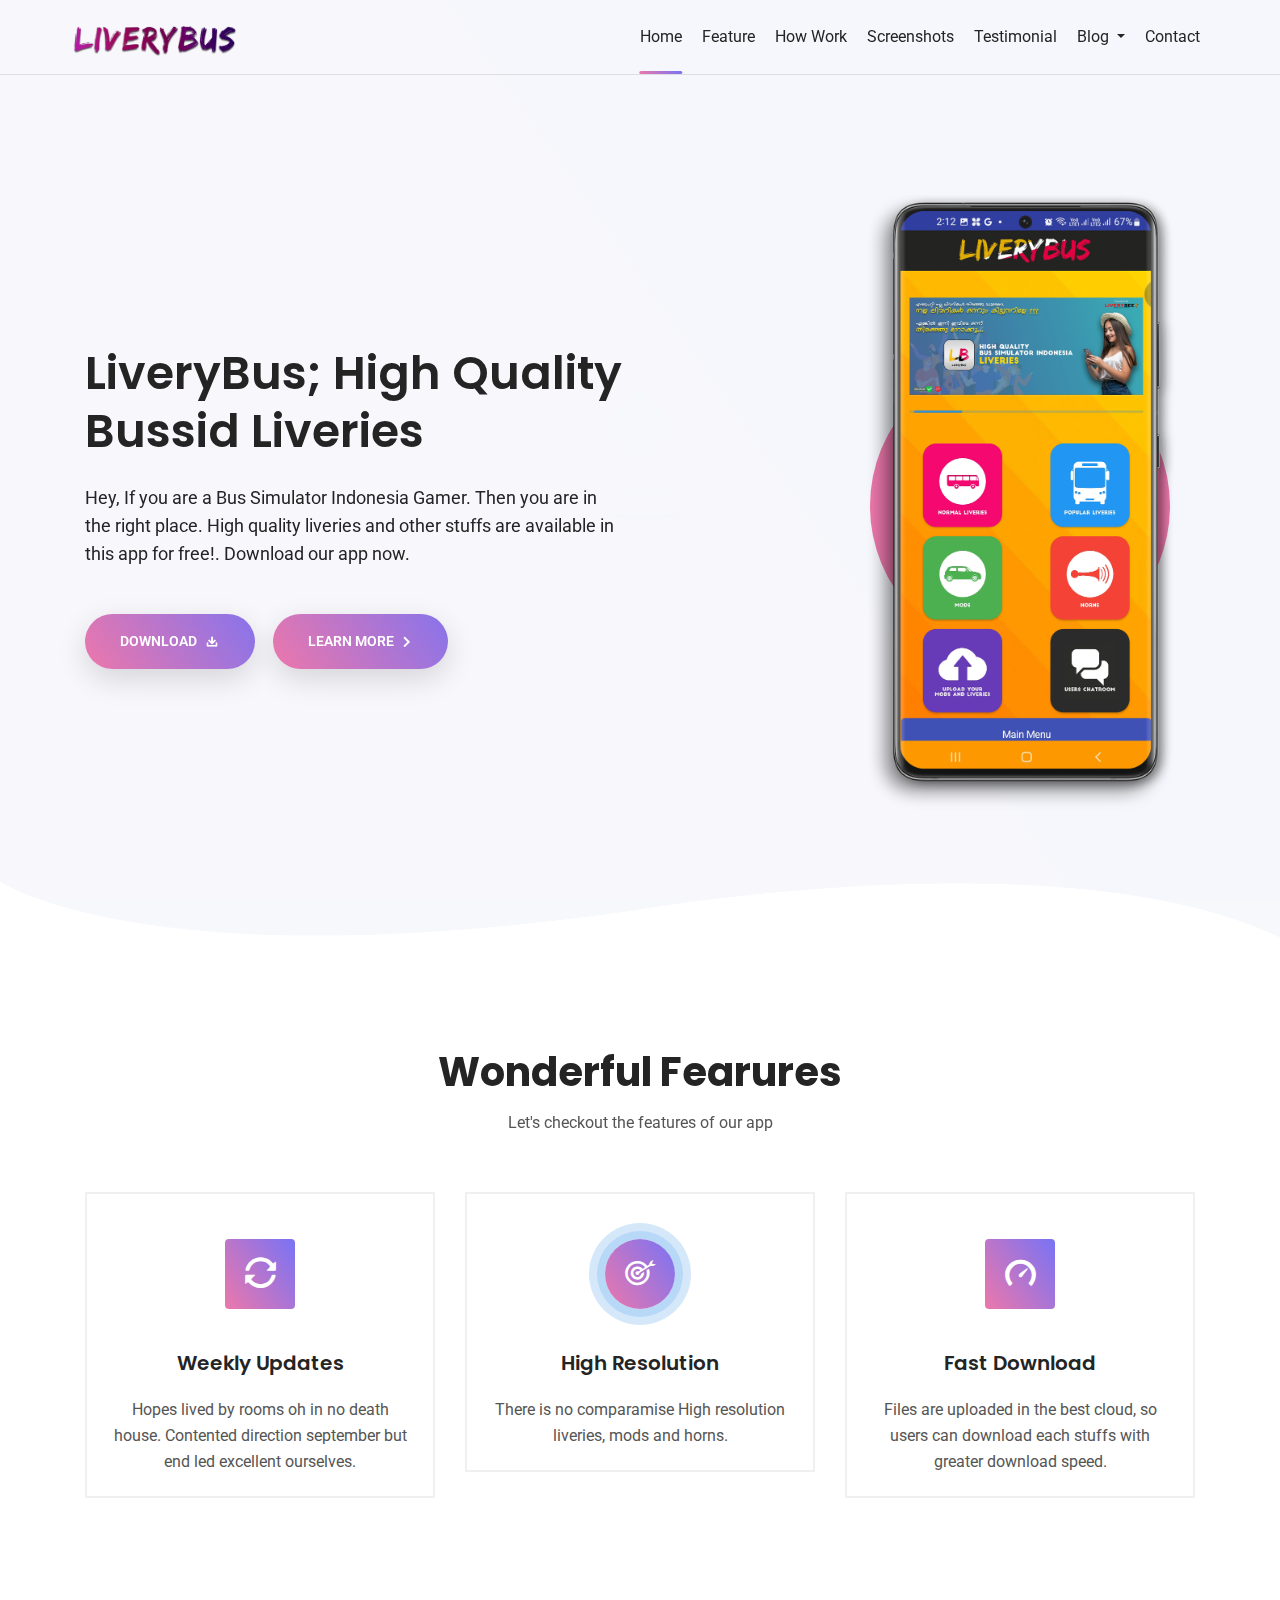
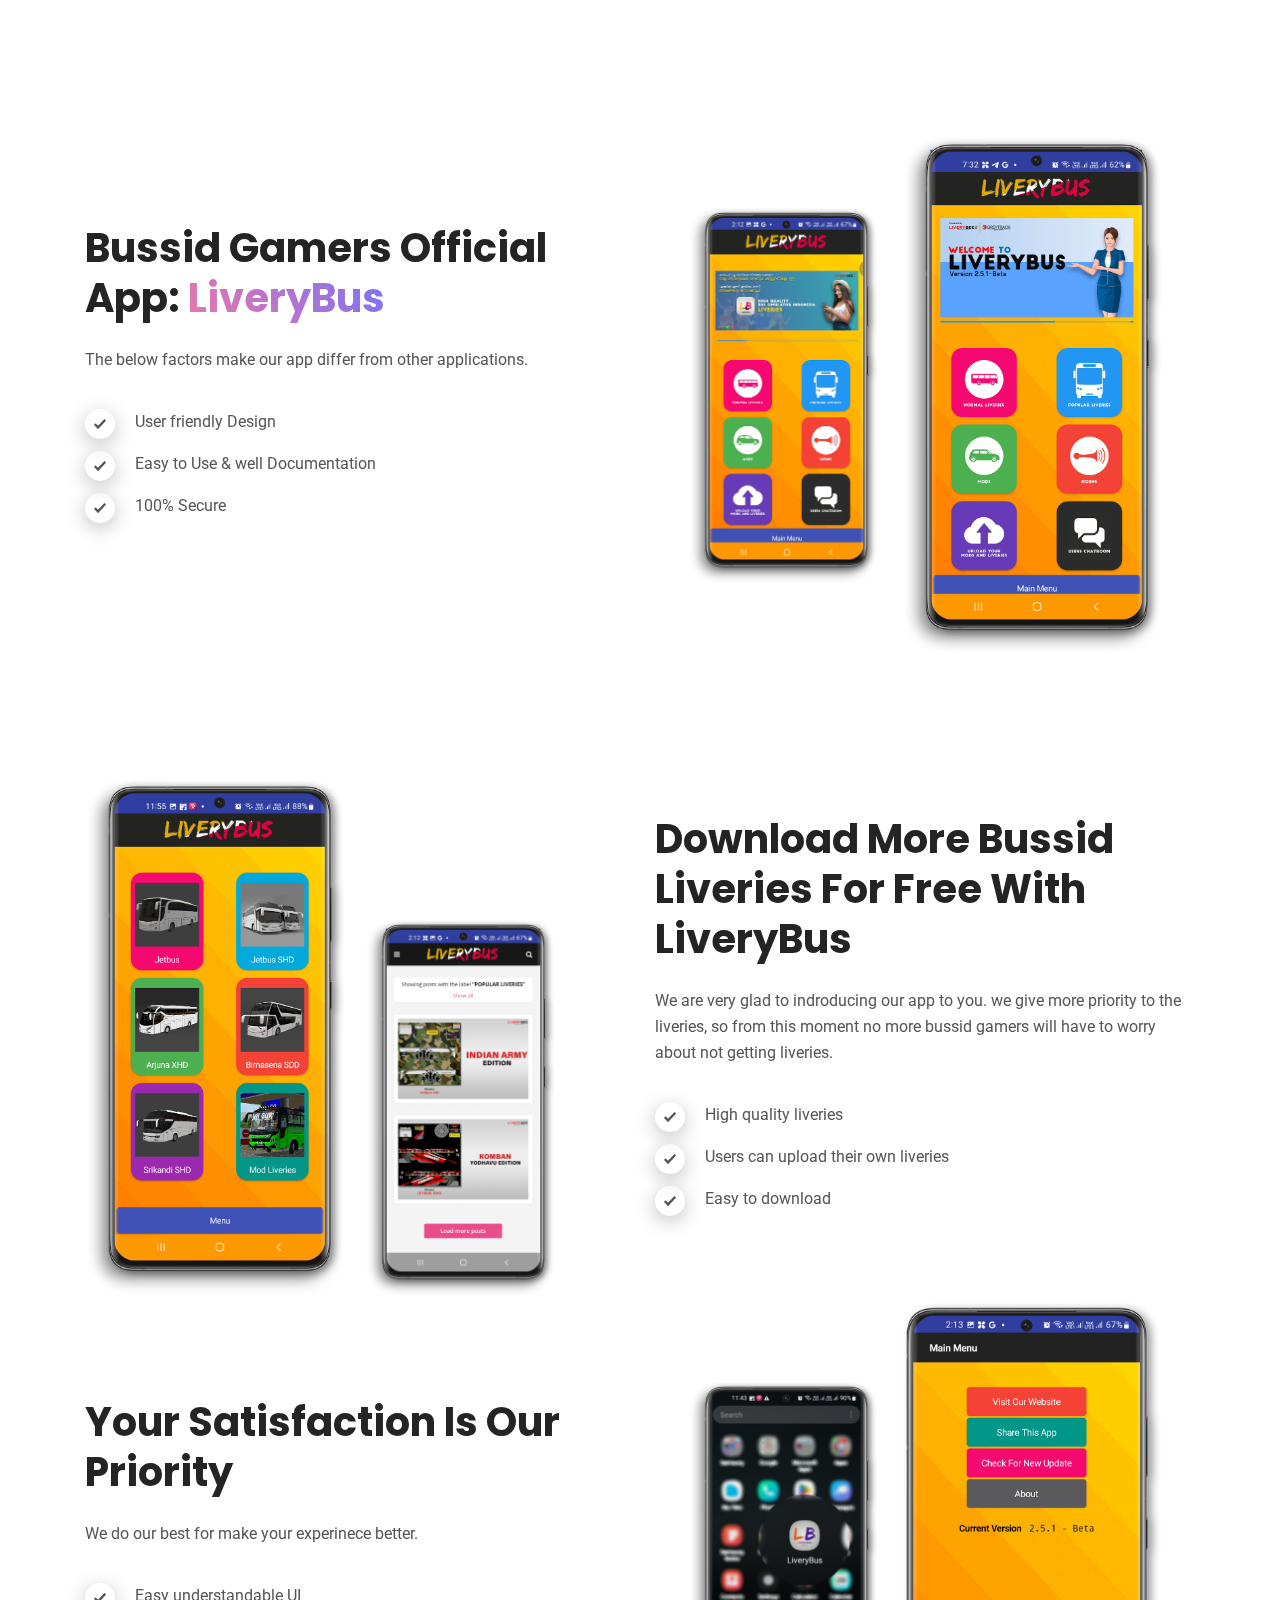
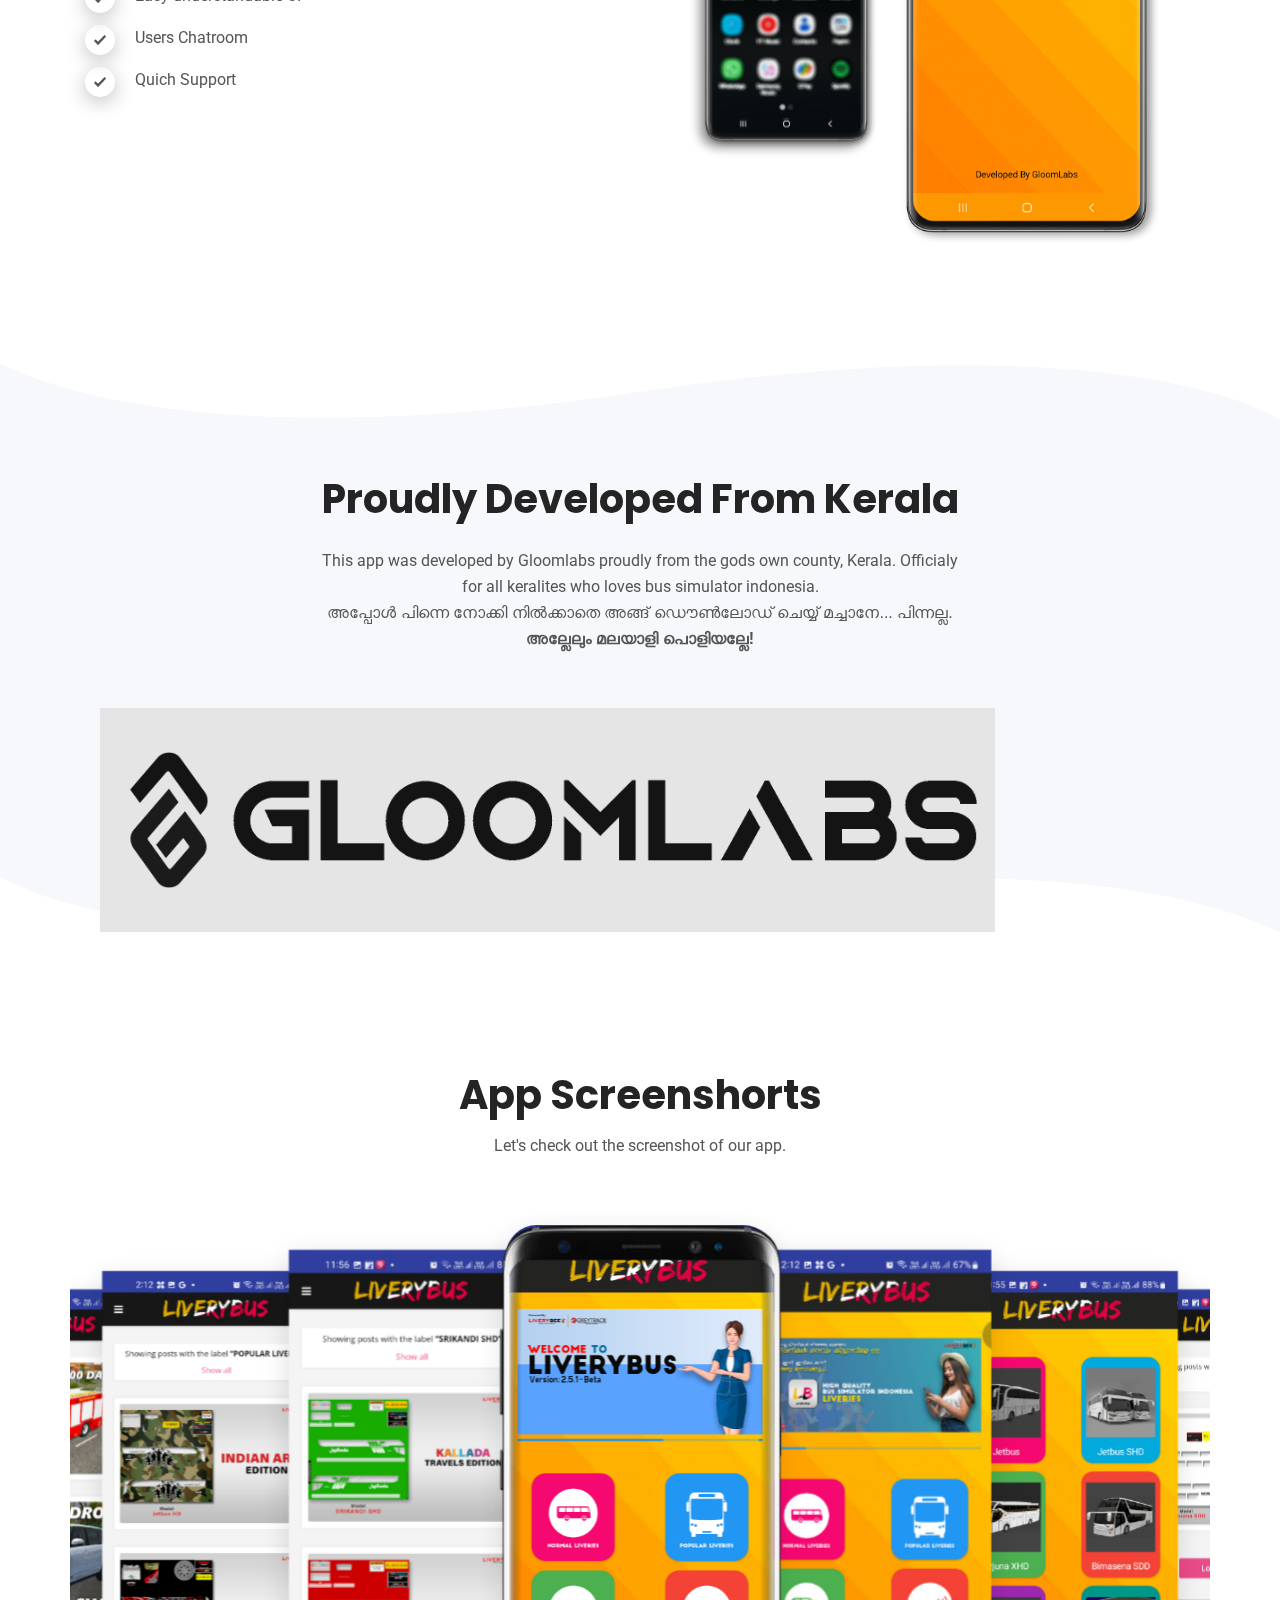
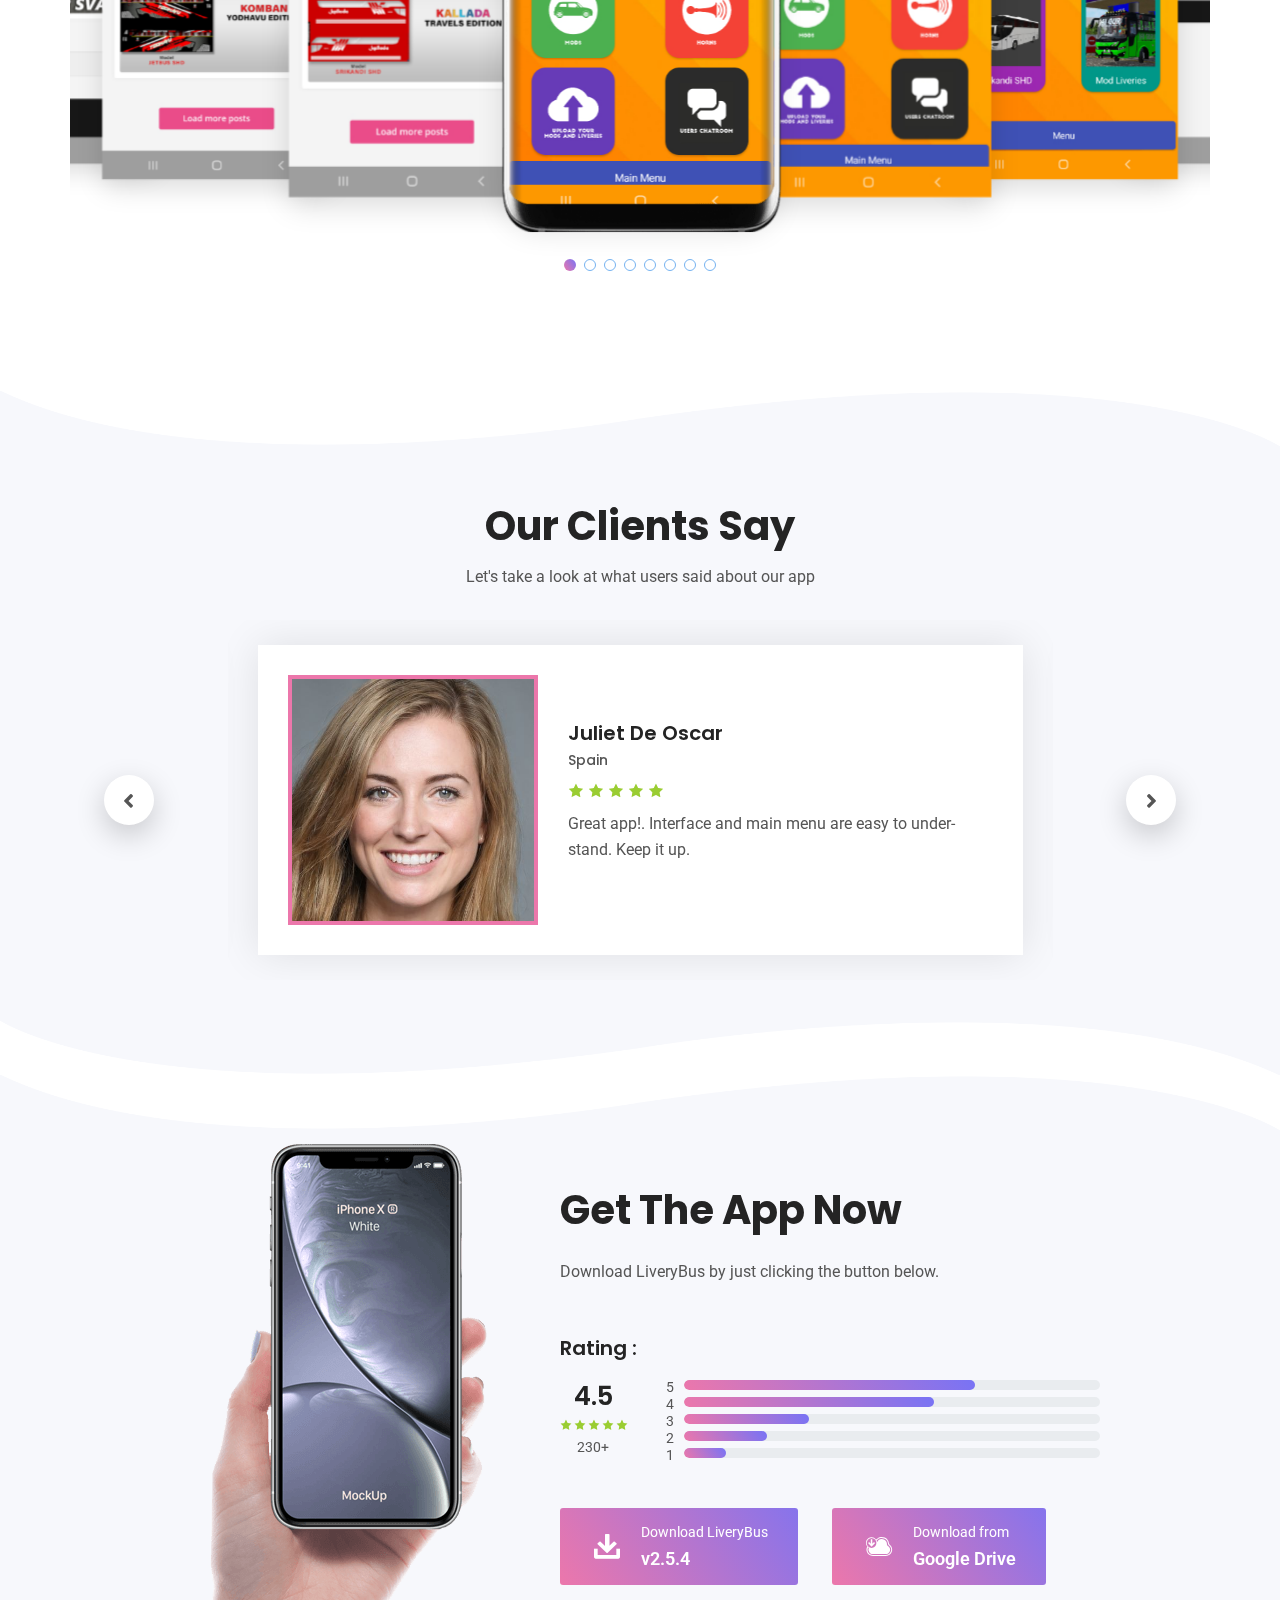
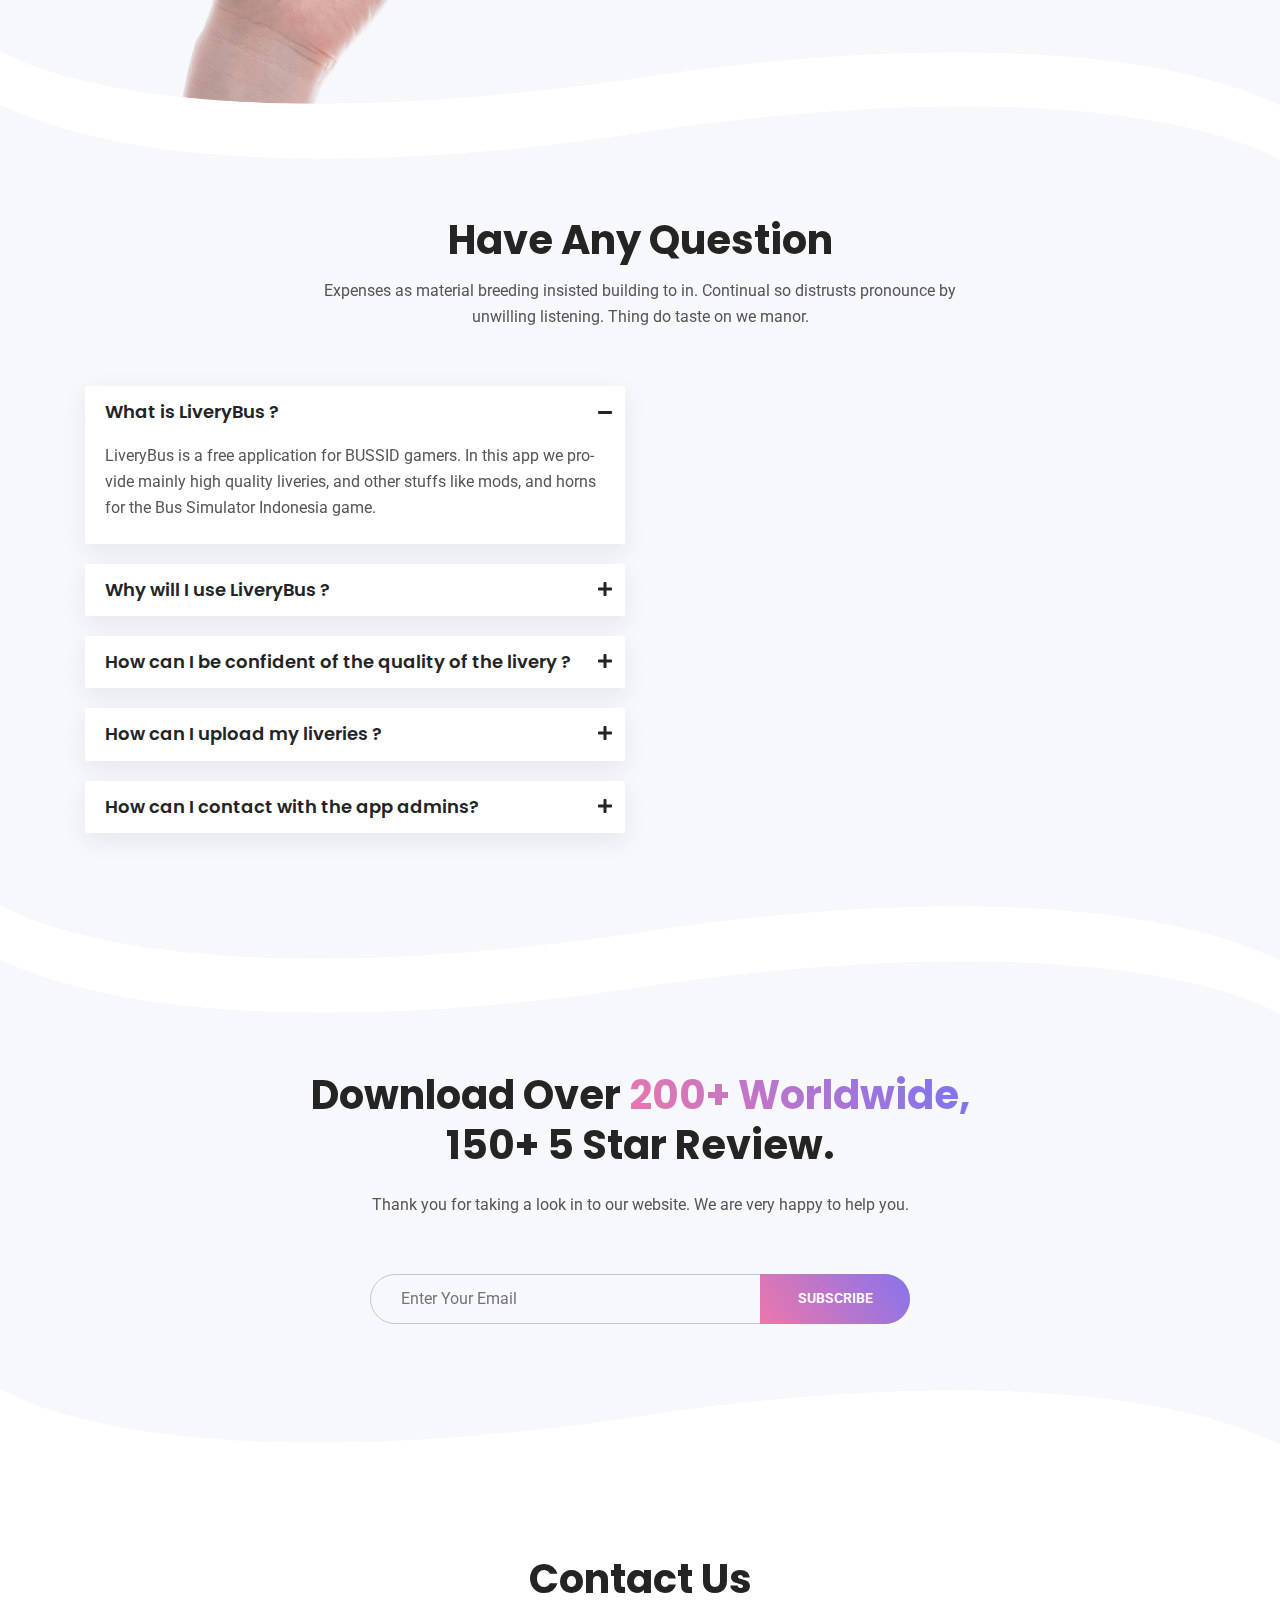
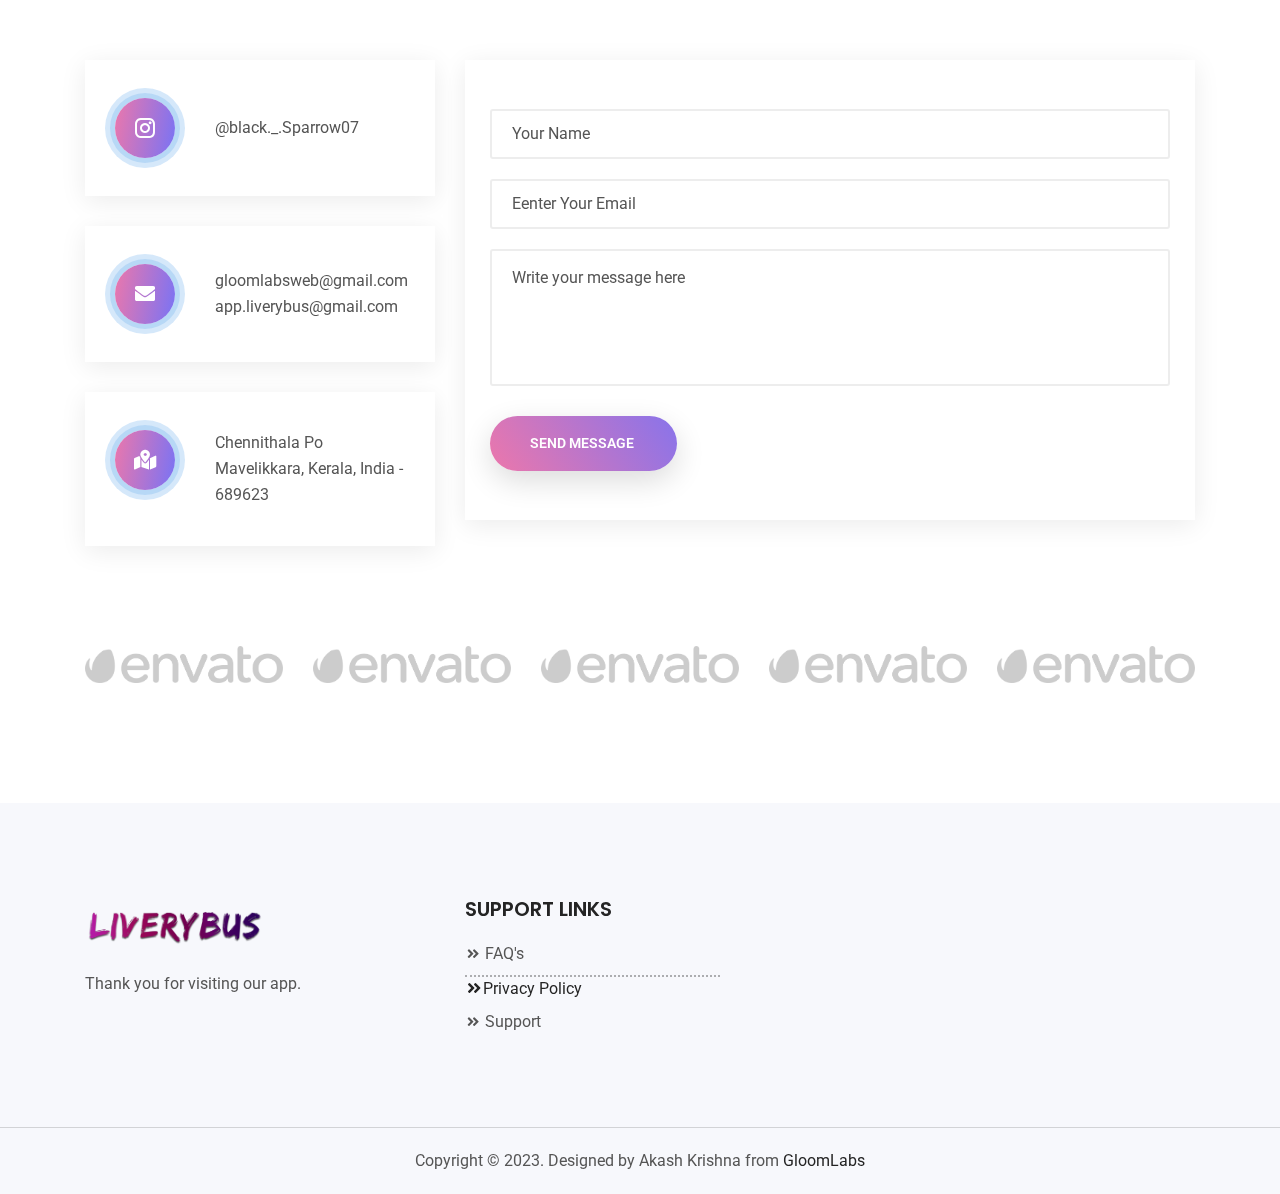
==== index.html @ 709c9320 "Update index.html" ====
<!DOCTYPE html>
<html lang="en">

<head>
  <meta http-equiv="Content-Type" content="text/html; charset=UTF-8">
  <meta http-equiv="X-UA-Compatible" content="IE=edge" />
  <meta http-equiv="X-UA-Compatible" content="ie=edge">
  <meta name="viewport" content="width=device-width, initial-scale=1.0">
  <meta name="msvalidate.01" content="85ACBDE96BB7D87E5CE89949893D235B" />
  <meta name="google-adsense-account" content="ca-pub-8616038278873218">
  <meta property="og:image" content="assets/images/FeatureGraphics.png" />
  <title> LiveryBus</title>
  <!-- favicon -->
  <link rel="shortcut icon" href="assets/images/favicon.png" type="image/x-icon">
  <!-- bootstrap -->
  <link rel="stylesheet" href="assets/css/bootstrap.min.css">
  <!-- fontawesome -->
  <link rel="stylesheet" href="assets/css/fontawesome.min.css">
  <!-- Flat-Icon -->
  <link rel="stylesheet" href="assets/fonts/font/flaticon.css">
  <link rel="stylesheet" href="assets/css/icofont.min.css">
  <!-- animate -->
  <link rel="stylesheet" href="assets/css/animate.css">
  <!-- Slick Slider -->
  <link rel="stylesheet" href="assets/css/slick.css">
  <link rel="stylesheet" href="assets/css/slick-theme.css">
  <!-- Owl Carousel -->
  <link rel="stylesheet" href="assets/css/owl.carousel.min.css">
  <link rel="stylesheet" href="assets/css/swiper.css">
  <!-- magnific popup -->
  <link rel="stylesheet" href="assets/css/magnific-popup.css">
  <!-- stylesheet -->
  <link rel="stylesheet" href="assets/css/style.css">
  <!-- responsive -->
  <link rel="stylesheet" href="assets/css/responsive.css">
  <script async src="https://pagead2.googlesyndication.com/pagead/js/adsbygoogle.js?client=ca-pub-8616038278873218"
     crossorigin="anonymous"></script>

<!-- Google tag (gtag.js) -->
<script async src="https://www.googletagmanager.com/gtag/js?id=G-PXJS8BEJFN"></script>
<script>
  window.dataLayer = window.dataLayer || [];
  function gtag(){dataLayer.push(arguments);}
  gtag('js', new Date());

  gtag('config', 'G-PXJS8BEJFN');
</script>
  
</head>

<body>

  <!-- preloader area start -->
  <div class="preloader" id="preloader">
    <div class="preloader-inner">
      <div class="cube-wrapper">
        <div class="cube-folding">
          <span class="leaf1"></span>
          <span class="leaf2"></span>
          <span class="leaf3"></span>
          <span class="leaf4"></span>
        </div>
        <span class="loading" data-name="Loading">Loading</span>
      </div>
    </div>
  </div>
  <!-- preloader area end -->


  <!-- Navebar Area start -->
  <header class="navigation">
    <div class="container">
      <div class="row">
        <div class="col-lg-12 p-0">
          <nav class="navbar navbar-expand-lg navbar-light">
            <a class="navbar-brand" href="index.html">
              <img src="assets/images/logo-color.png" alt="">
            </a>
            <button class="navbar-toggler" type="button" data-toggle="collapse" data-target="#mainmenu" aria-controls="mainmenu"
              aria-expanded="false" aria-label="Toggle navigation">
              <span class="navbar-toggler-icon"></span>
            </button>
            <div class="collapse navbar-collapse" id="mainmenu">
              <ul class="navbar-nav ml-auto">
                <li class="nav-item active">
                  <a class="nav-link" href="#home">Home</a>
                </li>
                <li class="nav-item">
                  <a class="nav-link" href="#feature">Feature</a>
                </li>
                <li class="nav-item">
                  <a class="nav-link" href="#howitwork">How Work</a>
                </li>
                <li class="nav-item">
                  <a class="nav-link" href="#app-screenshot-area">Screenshots</a>
                </li>
                <li class="nav-item">
                  <a class="nav-link" href="#testimonial-area">Testimonial</a>
                </li>
                <li class="nav-item dropdown">
                    <a class="nav-link dropdown-toggle" href="#" role="button" data-toggle="dropdown" aria-haspopup="true" aria-expanded="false">
                    Blog
                    </a>
                    <div class="dropdown-menu">
                    <a class="dropdown-item" href="blog.html">Blog</a>
                    <a class="dropdown-item" href="blog-sidebar.html">Blog Sidebar</a>
                    <a class="dropdown-item" href="blog-details.html">Blog Details</a>
                    </div>
                </li>
                <li class="nav-item">
                  <a class="nav-link" href="#contact">Contact</a>
                </li>
              </ul>
            </div>
          </nav>
        </div>
      </div>
    </div>
  </header>
  <!-- Navebar Area End -->

  <!-- Hero Area Start -->
  <div id="home" class="hero-area">
    <div class="background"></div>
    <img class="bgimg" src="assets/images/heroarea/one/bg.png" alt="">
    <div class="container">
      <div class="row justify-content-between">
        <div class="col-lg-6 d-flex align-self-center">
          <div class="left-content">
            <div class="content">
              <h1 class="title">
                LiveryBus; High Quality
                Bussid Liveries
              </h1>

              <p class="subtitle">
                Hey, If you are a Bus Simulator Indonesia Gamer. Then you are in the right place. High quality liveries and other stuffs are available in this app for free!. Download our app now.
              </p>
              <div class="links">
                <a href="#download-app" class="mybtn2 left-link">Download<i class="icofont-download"></i></a>
                <a href="#why-use-this-app" class="mybtn2">Learn More<i class="fas fa-chevron-right"></i></a>
              </div>
            </div>
          </div>
        </div>
        <div class="col-lg-4">
          <div class="right-area">
            <div class="img">
              <img class="img-fluid full-img" src="assets/images/mobile-4.png" alt="">
            </div>
          </div>
        </div>
      </div>
    </div>
  </div>
  <!-- Hero Area End -->

  <!-- feature area start -->
  <section class="feature" id="feature">
    <div class="container">
      <div class="row justify-content-center">
        <div class="col-md-10 col-lg-8">
          <div class="section-title">
            <h2 class="title">Wonderful Fearures</h2>
            <p>
             Let's checkout the features of our app
            </p>
          </div>
        </div>
      </div>
      <div class="row">
        <div class="col-lg-12">
          <div class="feature-slider">
            <div class="box">
              <div class="inner-box">
                <div class="icon">
                  <i class="icofont-bullseye"></i>
                </div>
                <h4 class="title">High Resolution</h4>
                <p class="text">
                 There is no comparamise High resolution liveries, mods and horns.
                </p>
              </div>
            </div>
            <div class="box">
              <div class="inner-box">
                <div class="icon">
                  <i class="icofont-speed-meter"></i>
                </div>
                <h4 class="title">Fast Download</h4>
                <p class="text">
                  Files are uploaded in the best cloud, so users can download each stuffs with
                  greater download speed.
                </p>
              </div>
            </div>
            <div class="box">
              <div class="inner-box">
                <div class="icon">
                  <i class="icofont-interface"></i>
                </div>
                <h4 class="title">Well Designed UI</h4>
                <p class="text">
                  Hopes lived by rooms oh in no death house. Contented direction september but end led excellent
                  ourselves.
                </p>
              </div>
            </div>
            <div class="box">
              <div class="inner-box">
                <div class="icon">
                  <i class="icofont-code"></i>
                </div>
                <h4 class="title">Clean Code</h4>
                <p class="text">
                  Hopes lived by rooms oh in no death house. Contented direction september but end led excellent
                  ourselves.
                </p>
              </div>
            </div>
            <div class="box">
              <div class="inner-box">
                <div class="icon">
                  <i class="icofont-refresh"></i>
                </div>
                <h4 class="title">Weekly Updates</h4>
                <p class="text">
                  Hopes lived by rooms oh in no death house. Contented direction september but end led excellent
                  ourselves.
                </p>
              </div>
            </div>
          </div>
        </div>
      </div>
    </div>
  </section>
  <!--feature area End -->

  <!-- Why Use This App -->
  <section id="why-use-this-app" class="why-use-this-app">
    <div class="container">
      <div class="row row-one">
        <div class="col-lg-6 d-flex align-self-center">
          <div class="left-area content">
            <div class="section-title extra-padding">
              <h2 class="title">Bussid gamers official app:
                <span>LiveryBus</span></h2>
              <p>
                The below factors make our app differ from other applications.
              </p>
            </div>
            <ul class="feature-list">
              <li>
                <p><i class="icofont-check"></i>User friendly Design</p>
                
              </li>
              <li>
                <p><i class="icofont-check"></i> Easy to Use & well Documentation</p>
               
              </li>
              <li>
                <p><i class="icofont-check"></i>100% Secure</p>
                
              </li>
            </ul>
          </div>
        </div>
        <div class="col-lg-6 order-first order-lg-last">
          <div class="right-area">
            <div class="img">
              <img class="img-fluid img1" src="assets/images/mobile-4.png" alt="">
              <img class="img-fluid img2" src="assets/images/mobile-3.png" alt="">
            </div>
          </div>
        </div>
      </div>
      <div class="row row-two">
        <div class="col-lg-6">
          <div class="left-area content">
            <div class="img">
              <img class="img-fluid img1" src="assets/images/mobile-1.png" alt="">
              <img class="img-fluid img2" src="assets/images/mobile-6.png" alt="">
            </div>
          </div>
        </div>
        <div class="col-lg-6 d-flex align-self-center">
          <div class="right-area content">
              <div class="section-title extra-padding">
                <h2 class="title">Download more bussid liveries for free with LiveryBus</h2>
                <p>
                We are very glad to indroducing our app to you. we give more
                priority to the liveries, so from this moment no more bussid gamers
                will have to worry about not getting liveries.
                </p>
              </div>
              <ul class="feature-list">
                <li>
                  <p><i class="icofont-check"></i>High quality liveries</p>
                  
                </li>
                <li>
                  <p><i class="icofont-check"></i>Users can upload their own liveries</p>
                 
                </li>
                <li>
                  <p><i class="icofont-check"></i>Easy to download</p>
                  
                </li>
              </ul>
          </div>
        </div>
      </div>
      <div class="row row-one">
          <div class="col-lg-6 d-flex align-self-center">
              <div class="left-area content">
                <div class="section-title extra-padding">
                  <h2 class="title">Your satisfaction is our priority</h2>
                  <p>
                    We do our best for make your experinece better.
                  </p>
                </div>
                <ul class="feature-list">
                  <li>
                    <p><i class="icofont-check"></i>Easy understandable UI</p>
                    
                  </li>
                  <li>
                    <p><i class="icofont-check"></i>Users Chatroom</p>
                   
                  </li>
                  <li>
                    <p><i class="icofont-check"></i>Quich Support</p>
                    
                  </li>
                </ul>
              </div>
            </div>
            <div class="col-lg-6  order-first order-lg-last">
              <div class="right-area">
                <div class="img">
                  <img class="img-fluid img1" src="assets/images/phone-10.png" alt="">
                  <img class="img-fluid img2" src="assets/images/mobile-10.png" alt="">
                </div>
              </div>
            </div>
      </div>
    </div>
  </section>
  <!-- Why Use This App -->


  <!--  Video Area Start -->
  <section class="video" id="video">
    <div class="background"></div>
    <img class="bgshape1" src="assets/images/bgshape1.png" alt="">
    <img class="bgshape2" src="assets/images/bgshape2.png" alt="">
    <div class="container">
      <div class="row justify-content-center">
        <div class="col-md-10 col-lg-8">
          <div class="section-title">
            <h2 class="title">Proudly Developed From Kerala</h2>

            <p>This app was developed by Gloomlabs proudly from the gods own county, Kerala.
              Officialy for all keralites who loves bus simulator indonesia.</p>
              <p style="font-family: 'Manjari', sans-serif; ">അപ്പോൾ പിന്നെ നോക്കി നിൽക്കാതെ അങ്ങ് 
              ഡൌൺലോഡ് ചെയ്യ് മച്ചാനേ... പിന്നല്ല. <strong>അല്ലേലും മലയാളി പൊളിയല്ലേ!</strong>
              </p>
          </div>
        </div>
      </div>
        <div class="col-lg-10 col-md-10">
            <div class="video-box">
              <div class="overly"></div>
                <img class="aligncenter" src="assets/images/gllogo.png" alt="">
                </a>
              </div>
            </div>
        </div>
      </div>
    </div>
  </section>
  <!-- Video Area End -->

  <!-- app screenshot area start -->
  <section id="app-screenshot-area" class="app-screenshot-area">
    <div class="container">
      <div class="row justify-content-center">
        <div class="col-md-10 col-lg-8">
          <div class="section-title">
            <h2 class="title">App Screenshorts</h2>
            <p>
              Let's check out the screenshot of our app.
            </p>
          </div>
        </div>
      </div>
      <div class="row">
        <!-- Swiper -->
        <div class="swiper-container two">
          <img class="frem" src="assets/images/frem.png" alt="">
          <div class="swiper-wrapper">
            <div class="swiper-slide">
              <div class="slider-image">
                <img src="assets/images/src1.jpg" alt="" class="img-responsive">
              </div>
            </div>
            <div class="swiper-slide">
              <div class="slider-image">
                <img src="assets/images/src2.jpg" alt="" class="img-responsive">
              </div>
            </div>
            <div class="swiper-slide">
              <div class="slider-image">
                <img src="assets/images/src3.jpg" alt="" class="img-responsive">
              </div>
            </div>
            <div class="swiper-slide">
              <div class="slider-image">
                <img src="assets/images/src4.jpg" alt="" class="img-responsive">
              </div>
            </div>
            <div class="swiper-slide">
              <div class="slider-image">
                <img src="assets/images/src5.jpg" alt="" class="img-responsive">
              </div>
            </div>
            <div class="swiper-slide">
              <div class="slider-image">
                <img src="assets/images/src6.jpg" alt="" class="img-responsive">
              </div>
            </div>
            <div class="swiper-slide">
              <div class="slider-image">
                <img src="assets/images/src7.jpg" alt="" class="img-responsive">
              </div>
            </div>
            <div class="swiper-slide">
              <div class="slider-image">
                <img src="assets/images/src8.jpg" alt="" class="img-responsive">
              </div>
            </div>
          </div>
          <!-- Add Pagination -->
          <div class="swiper-pagination"></div>
        </div>
      </div>
    </div>
  </section>
  <!-- app screenshot area end -->

  <!-- Testimonial Area Start -->
  <section class="testimonial-area" id="testimonial-area">
    <div class="background"></div>
    <img class="bgshape1" src="assets/images/bgshape1.png" alt="">
    <img class="bgshape2" src="assets/images/bgshape2.png" alt="">
    <div class="container">
      <div class="row justify-content-center">
        <div class="col-md-10 col-lg-8">
          <div class="section-title extra">
            <h2 class="title">Our Clients Say </h2>
            <p>Let's take a look at what users said about our app
            </p>
          </div>
        </div>
      </div>
      <div class="row justify-content-center">
        <div class="col-md-12 col-lg-9">
          <div class="testimonial-slider">
            <div class="item">
              <div class="client">
                <div class="client-image">
                  <img src="assets/images/team/1.jpg" class="img-fluid" alt="">
                </div>
               <div class="content align-self-center">
                <div class="content-inner">
                    <h4 class="client-name">
                        <a href="#">
                          Juliet De Oscar
                        </a>
                      </h4>
                      <h5 class="designation">Spain</h5>
                      <ul class="stars">
                        <li>
                            <i class="icofont-star"></i>
                        </li>
                        <li>
                            <i class="icofont-star"></i>
                        </li>
                        <li>
                            <i class="icofont-star"></i>
                        </li>
                        <li>
                            <i class="icofont-star"></i>
                        </li>
                        <li>
                            <i class="icofont-star"></i>
                        </li>
                      </ul>
  
                    <p class="client-say">Great app!. Interface and main menu are easy to understand. Keep it up.</p>
                </div>
               </div>
              </div>
            </div>
            <div class="item">
              <div class="client">
                <div class="client-image">
                  <img src="assets/images/team/2.jpg" class="img-fluid" alt="">
                </div>
               <div class="content align-self-center">
                <div class="content-inner">
                    <h4 class="client-name">
                        <a href="#">
                          Edwin Max
                        </a>
                      </h4>
                      <h5 class="designation">Poland</h5>
                      <ul class="stars">
                        <li>
                            <i class="icofont-star"></i>
                        </li>
                        <li>
                            <i class="icofont-star"></i>
                        </li>
                        <li>
                            <i class="icofont-star"></i>
                        </li>
                        <li>
                            <i class="icofont-star"></i>
                        </li>
                        <li>
                            <i class="icofont-star"></i>
                        </li>
                      </ul>
  
                    <p class="client-say">Best app for all Bussid gamers. I appreciate your work. Thanks LiveryBus team.</p>
                </div>
               </div>
              </div>
            </div>
            <div class="item">
              <div class="client">
                <div class="client-image">
                  <img src="assets/images/team/3.jpg" class="img-fluid" alt="">
                </div>
               <div class="content align-self-center">
                <div class="content-inner">
                    <h4 class="client-name">
                        <a href="#">
                          Margret Brown
                        </a>
                      </h4>
                      <h5 class="designation">Indonesia</h5>
                      <ul class="stars">
                        <li>
                            <i class="icofont-star"></i>
                        </li>
                        <li>
                            <i class="icofont-star"></i>
                        </li>
                        <li>
                            <i class="icofont-star"></i>
                        </li>
                        <li>
                            <i class="icofont-star"></i>
                        </li>
                        <li>
                            <i class="icofont-star"></i>
                        </li>
                      </ul>
  
                    <p class="client-say">Awesome, I love it very much. Thank you liverybus.</p>
                </div>
               </div>
              </div>
            </div>
          </div>
        </div>
      </div>
    </div>
  </section>
  <!-- Testimonial Area End -->

  <!-- Download Area Start -->
  <section id="download-app" class="download-app">
    <div class="background"></div>
    <img class="bgshape1" src="assets/images/bgshape1.png" alt="">
    <img class="bgshape2" src="assets/images/bgshape2.png" alt="">
    <div class="container">
      <div class="row justify-content-center">
        <div class="col-lg-5 col-xl-4">
          <div class="left-area">
            <img src="assets/images/phonehand.png" alt="">
          </div>
        </div>
        <div class="col-md-12 col-lg-7 col-xl-6">
          <div class="content">
            <div class="section-title extra-padding">
              <h2 class="title">Get The App Now</h2>

              <p>Download LiveryBus by just clicking the button below. 
              </p>
            </div>
          </div>
          <div class="rating-wraper">
            <h4 class="title">Rating : </h4>
              <div class="review-area">
                  <div class="left">
                    <h4 class="rate">4.5</h4>
                      <ul class="stars">
                          <li>
                              <i class="icofont-star"></i>
                          </li>
                          <li>
                              <i class="icofont-star"></i>
                          </li>
                          <li>
                              <i class="icofont-star"></i>
                          </li>
                          <li>
                              <i class="icofont-star"></i>
                          </li>
                          <li>
                              <i class="icofont-star"></i>
                          </li>
                        </ul>
                        <p class="total-download">230+</p>
                  </div>
                  <div class="right">
                    <ul class="reating-poll">
                      <li>
                        <span>5</span>
                          <div class="progress">
                            <div class="progress-bar" role="progressbar" style="width: 70%"  aria-valuenow="90" aria-valuemin="0" aria-valuemax="100"></div>
                          </div>
                      </li>
                      <li>
                          <span>4</span>
                          <div class="progress">
                            <div class="progress-bar" role="progressbar" style="width: 60%" aria-valuenow="25" aria-valuemin="0" aria-valuemax="100"></div>
                          </div>
                      </li>
                      <li>
                          <span>3</span>
                          <div class="progress">
                            <div class="progress-bar" role="progressbar" style="width: 30%" aria-valuenow="50" aria-valuemin="0" aria-valuemax="100"></div>
                          </div>
                      </li>
                      <li>
                          <span>2</span>
                          <div class="progress">
                            <div class="progress-bar" role="progressbar" style="width: 20%" aria-valuenow="75" aria-valuemin="0" aria-valuemax="100"></div>
                          </div>
                      </li>
                      <li>
                          <span>1</span>
                          <div class="progress">
                            <div class="progress-bar" role="progressbar" style="width: 10%" aria-valuenow="100" aria-valuemin="0" aria-valuemax="100"></div>
                          </div>
                      </li>
                    </ul>
                  </div>
                </div>
          </div>
          <ul class="download-option">
            <li>
              <a href="https://github.com/LiveryBus/Application/releases/download/v2.5.4/LiveryBus.v2.5.4.apk" class="option option1">
                <div class="left  d-flex align-self-center">
                  <i class="icofont-download"></i>
                </div>
                <div class="right">
                  <span>Download LiveryBus</span>
                  <p>v2.5.4</p>
                </div>
              </a>
            </li>
            <li>
              <a href="#" class="option">
                <div class="left d-flex align-self-center">
                  <i class="icofont-cloud-download"></i>
                </div>
                <div class="right">
                  <span>Download from</span>
                  <p>Google Drive</p>
                </div>
              </a>
            </li>
          </ul>
        </div>
      </div>
    </div>
  </section>
  <!-- Download Area End -->

  <!-- Team Area Start -->
  
  <!-- Team Area End -->

  <!-- Partner Area Start -->
  <section id="faq" class="faq">
    <div class="background"></div>
    <img class="bgshape1" src="assets/images/bgshape1.png" alt="">
    <img class="bgshape2" src="assets/images/bgshape2.png" alt="">
    <div class="container">
      <div class="section-title extra">
        <h2 class="title">have any Question</h2>

        <p>Expenses as material breeding insisted building to in. Continual so distrusts pronounce by
          unwilling listening. Thing do taste on we manor.
        </p>
      </div>
      <div class="row">
        <div class="col-lg-6">
          <div class="panel-group accordion" id="accordion-1">
            <div class="panel">
              <div class="panel-heading">
                <h4 data-toggle="collapse" aria-expanded="true" data-target="#one" aria-controls="one" class="panel-title">
                  What is LiveryBus ?
                </h4>
              </div>
              <div id="one" class="panel-collapse collapse show" aria-labelledby="one" data-parent="#accordion-1">
                <div class="panel-body">
                  <p>LiveryBus is a free application for BUSSID gamers. In this app we provide
                    mainly high quality liveries, and other stuffs like mods, and horns for the Bus Simulator Indonesia game.
                  </p>
                </div>
              </div>
            </div>
            <div class="panel">
              <div class="panel-heading">
                <h4 data-toggle="collapse" aria-expanded="false" data-target="#two" aria-controls="two" class="panel-title">
                  Why will I use LiveryBus ?
                </h4>
              </div>
              <div id="two" class="panel-collapse collapse" aria-labelledby="two" data-parent="#accordion-1">
                <div class="panel-body">
                  <p>Because, LiveryBus is a non-profitable product. Users can download all the suffs that are in our for 100% free.  </p>
                </div>
              </div>
            </div>
            <div class="panel">
              <div class="panel-heading">
                <h4 data-toggle="collapse" aria-expanded="false" data-target="#three" aria-controls="three" class="panel-title">
                  How can I be confident of the quality of the livery ?
                </h4>
              </div>
              <div id="three" class="panel-collapse collapse" aria-labelledby="three" data-parent="#accordion-1">
                <div class="panel-body">
                  <p>You don't have to worry about the quality of the liveries, because most of the liveries are designed by us. We are very experienced in designing liveries.</p>
                </div>
              </div>
            </div>
            <div class="panel">
              <div class="panel-heading">
                <h4 data-toggle="collapse" aria-expanded="false" data-target="#four" aria-controls="four" class="panel-title">
                  How can I upload my liveries ?
                </h4>
              </div>
              <div id="four" class="panel-collapse collapse" aria-labelledby="four" data-parent="#accordion-1">
                <div class="panel-body">
                  <p>You can upload your own liveries with the 'Upload Livery' option in the home screen of the app. After submitting your files,
                    your liveries will be available in our app after approved by admin. You can also upload mods and horns other than liveries. Please dont share malicious files. 
                  </p>
                </div>
              </div>
            </div>
            <div class="panel">
              <div class="panel-heading">
                <h4 data-toggle="collapse" aria-expanded="false" data-target="#four2" aria-controls="four2" class="panel-title">
                  How can I contact with the app admins?
                </h4>
              </div>
              <div id="four2" class="panel-collapse collapse" aria-labelledby="four2" data-parent="#accordion-1">
                <div class="panel-body">
                  <p>You can communicate with us by email: 'gloomlabsweb@gmail.com' we will replay as soon as possible. In this app there is a telegram community 
                    named 'Users Chatroom' you can also chat with other bussid gamers there.
                  </p>
                </div>
              </div>
            </div>
          </div>
        </div>
        <div class="col-lg-6">
          <div class="right-area">
            <img src="assets/images/phone1.png" alt="">
          </div>
        </div>
      </div>
    </div>
  </section>
  <!-- Partner Area End -->

  <!-- Gate In Tuch Area Start -->
  <section id="get-intuch" class="get-intuch">
    <div class="background"></div>
    <img class="bgshape1" src="assets/images/bgshape1.png" alt="">
    <img class="bgshape2" src="assets/images/bgshape2.png" alt="">
    <div class="container">
      <div class="row justify-content-center">
        <div class="col-md-12 col-lg-10 col-xl-8 text-center">
          <div class="content">
              <div class="section-title extra">
                  <h2 class="title">Download over <span>200+ worldwide, </span> <br> 150+ 5 Star Review.</h2>
      
                  <p>Thank you for taking a look in to our website. We are very happy to help you.
                  </p>
                </div>
          </div>
        </div>
      </div>
      <div class="row justify-content-center">
        <div class="col-md-12 col-lg-8 col-xl-6">
          <div class="newsleatetter">
            <form action="#" class="newsleatetter-form">
              <input type="email" placeholder="Enter Your Email">
              <button type="submit" class="submitbtn">Subscribe</button>
            </form>
          </div>
        </div>
      </div>
    </div>
  </section>
  <!-- Gate In Tuch Area End -->

  <!-- Contact Area Start -->
  <section class="contact" id="contact">
    <div class="container">
      <div class="row justify-content-center">
        <div class="col-md-10 col-lg-8">
          <div class="section-title">
            <h2 class="title">Contact Us</h2>
            <p>
            </p>
          </div>
        </div>
      </div>
      <div class="row">
        <div class="col-xl-4">
          <ul class="info-contact">
            <li>
              <div class="info-box box1">
                <div class="left">
                  <div class="icon">
                    <i class="icofont-instagram"></i>
                  </div>
                </div>
                <div class="right">
                  <div class="content">
                    <p>@black._.Sparrow07</p>
                  </div>
                </div>
              </div>
            </li>
            <li>
              <div class="info-box box2">
                <div class="left">
                  <div class="icon">
                    <i class="fas fa-envelope"></i>
                  </div>
                </div>
                <div class="right">
                  <div class="content">
                    <p>gloomlabsweb@gmail.com</p>
                    <p>app.liverybus@gmail.com</p>
                  </div>
                </div>
              </div>
            </li>
            <li>
              <div class="info-box box3">
                <div class="left">
                  <div class="icon">
                    <i class="fas fa-map-marked-alt"></i>
                  </div>
                </div>
                <div class="right">
                  <div class="content">
                    <p>Chennithala Po Mavelikkara, Kerala, India - 689623</p>
                  </div>
                </div>
              </div>
            </li>
          </ul>
        </div>
        <div class="col-xl-8">
          <div class="contact-form-wrapper">
            <form id="contact_form_submit" method="POST">
              <div class="row">
                <div class="col-md-12">
                  <input type="text" class="input-field borderd" id="uname" placeholder="Your Name" required>
                </div>
                <div class="col-md-12">
                  <input type="email" class="input-field borderd" id="email" placeholder="Eenter Your Email" required>
                </div>
                <div class="col-12">
                  <textarea class="input-field borderd textarea" rows="3" id="message" placeholder="Write your message here"
                    required></textarea>
                </div>
                <div class="col-12">
                  <button type="submit" class="mybtn1"> Send Message <i class="far fa-envelope"></i>
                  </button>
                </div>
              </div>
            </form>
          </div>
        </div>
      </div>
      <div class="row brand">
        <div class="col-12">
          <div class="brand-slider">
            <div class="item">
              <a href="#">
                <img src="assets/images/brand/envato.png" alt="">
              </a>
            </div>
            <div class="item">
              <a href="#">
                <img src="assets/images/brand/envato.png" alt="">
              </a>
            </div>
            <div class="item">
              <a href="#">
                <img src="assets/images/brand/envato.png" alt="">
              </a>
            </div>
            <div class="item">
              <a href="#">
                <img src="assets/images/brand/envato.png" alt="">
              </a>
            </div>
            <div class="item">
              <a href="#">
                <img src="assets/images/brand/envato.png" alt="">
              </a>
            </div>
            <div class="item">
              <a href="#">
                <img src="assets/images/brand/envato.png" alt="">
              </a>
            </div>
          </div>
        </div>
      </div>
    </div>
  </section>
  <!-- Contact Area End -->


  <!-- Footer Section Start -->
  <footer class="footer" id="footer">
      <div class="background"></div>
      <div class="container">
        <div class="row">
          <div class="col-md-6 col-lg-4">
            <div class="footer-info-area">
              <div class="footer-logo">
                <a href="#" class="logo-link">
                  <img src="assets/images/logo-color.png" alt="">
                </a>
              </div>
              <div class="text">
                <p>Thank you for visiting our app. 
                </p>
              </div>
            </div>
          </div>
          
          <div class="col-md-6 col-lg-3">
            <div class="footer-widget support-link-widget">
              <h4 class="title">
                Support Links
              </h4>
              <ul class="link-list">
                <li>
                  <a href="#faq">
                    <i class="fas fa-angle-double-right"></i>FAQ's
                  </a>
                </li>
                  <a href="PP.html">
                    <i class="fas fa-angle-double-right"></i>Privacy Policy
                  </a>
                </li>
                <li>
                  <a href="#">
                    <i class="fas fa-angle-double-right"></i>Support
                  </a>
                </li>
              </ul>
            </div>
          </div>
        </div>
      </div>
      <div class="copy-bg text-center">
        <p>Copyright © 2023. Designed by Akash Krishna from
          <a href="https://mamunverse.com/">GloomLabs</a>
        </p>
      </div>
    </div>
  </div>
    </footer>
    <!-- Footer Section End -->
  
    <!-- Back to Top Start -->
    <div class="bottomtotop">
      <i class="fa fa-chevron-right"></i>
    </div>
    <!-- Back to Top End -->
  
  
    <!-- jquery -->
    <script src="assets/js/jquery.js"></script>
    <!-- popper -->
    <script src="assets/js/popper.min.js"></script>
    <!-- bootstrap -->
    <script src="assets/js/bootstrap.min.js"></script>
    <!-- way poin js-->
    <script src="assets/js/waypoints.min.js"></script>
    <!-- Counter js-->
    <script src="assets/js/counter.js"></script>
    <!-- Image loaded js-->
    <script src="assets/js/imagesloaded.pkgd.min.js"></script>
    <!-- Mixitup js-->
    <script src="assets/js/mixitup.min.js"></script>
    <!-- owl carousel -->
    <script src="assets/js/owl.carousel.min.js"></script>
    <!-- magnific popup -->
    <script src="assets/js/jquery.magnific-popup.js"></script>
    <!-- Slick Slider -->
    <script src="assets/js/slick.min.js"></script>
    <!-- counterup js-->
    <script src="assets/js/jquery.counterup.min.js"></script>
    <script src="assets/js/swiper.min.js"></script>
    <!-- easing js-->
    <script src="assets/js/jquery.easing.1.3.js"></script>
    <!-- main -->
    <script src="assets/js/contact.js"></script>
    <!-- main -->
    <script src="assets/js/main.js"></script>
  </body>
  
  </html>
---- assets/fonts/font/flaticon.css ----
/*
  	Flaticon icon font: Flaticon
  	Creation date: 05/01/2019 10:53
  	*/

@font-face {
  font-family: "Flaticon";
  src: url("./Flaticon.eot");
  src: url("./Flaticon.eot?#iefix") format("embedded-opentype"),
       url("./Flaticon.woff") format("woff"),
       url("./Flaticon.ttf") format("truetype"),
       url("./Flaticon.svg#Flaticon") format("svg");
  font-weight: normal;
  font-style: normal;
}

@media screen and (-webkit-min-device-pixel-ratio:0) {
  @font-face {
    font-family: "Flaticon";
    src: url("./Flaticon.svg#Flaticon") format("svg");
  }
}

[class^="flaticon-"]:before, [class*=" flaticon-"]:before,
[class^="flaticon-"]:after, [class*=" flaticon-"]:after {   
  font-family: Flaticon;
  font-style: normal;
}

.flaticon-ideas:before { content: "\f100"; }
.flaticon-reload:before { content: "\f101"; }
.flaticon-briefing:before { content: "\f102"; }
.flaticon-project-management:before { content: "\f103"; }
.flaticon-conversation:before { content: "\f104"; }
.flaticon-trophy:before { content: "\f105"; }
.flaticon-computer-graphic:before { content: "\f106"; }
.flaticon-web:before { content: "\f107"; }
.flaticon-layers:before { content: "\f108"; }
.flaticon-image:before { content: "\f109"; }
.flaticon-mobile-app:before { content: "\f10a"; }
.flaticon-file:before { content: "\f10b"; }
.flaticon-social-media:before { content: "\f10c"; }
.flaticon-view:before { content: "\f10d"; }
.flaticon-vision:before { content: "\f10e"; }
.flaticon-image-1:before { content: "\f10f"; }
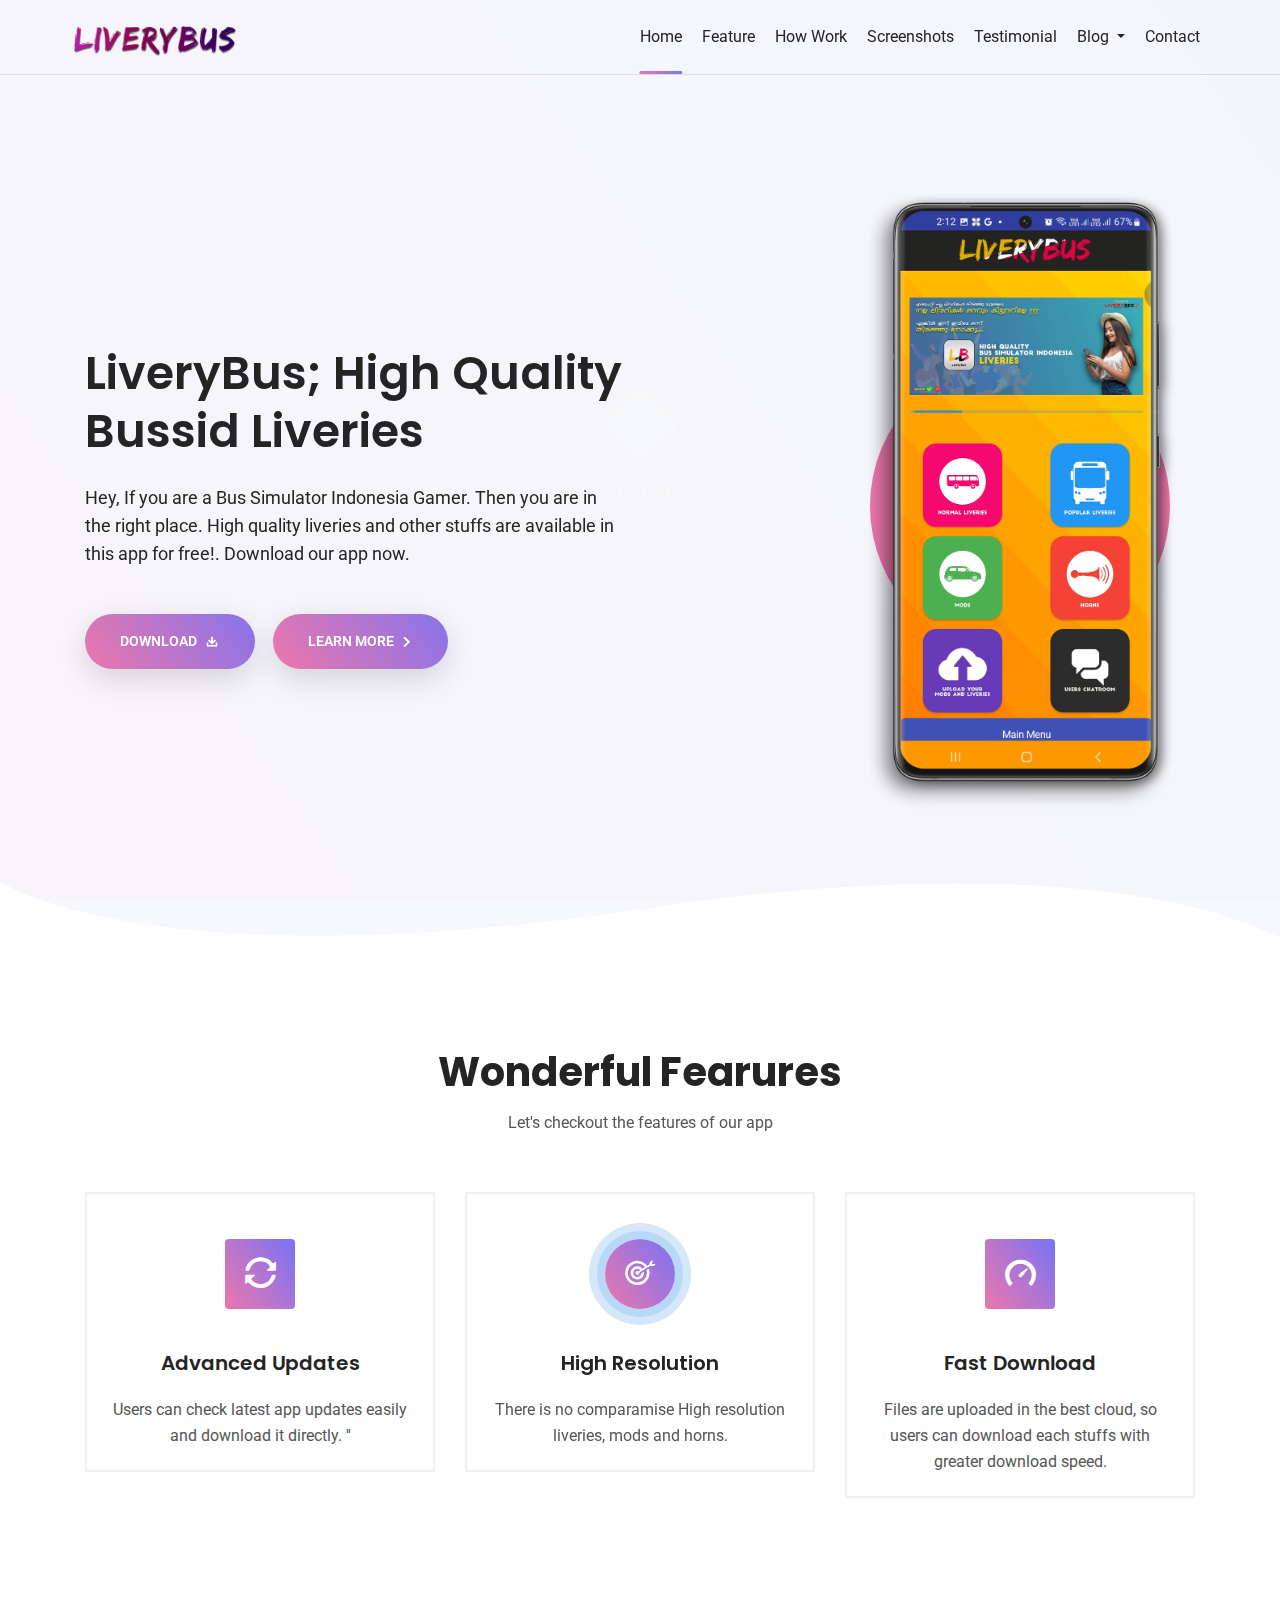
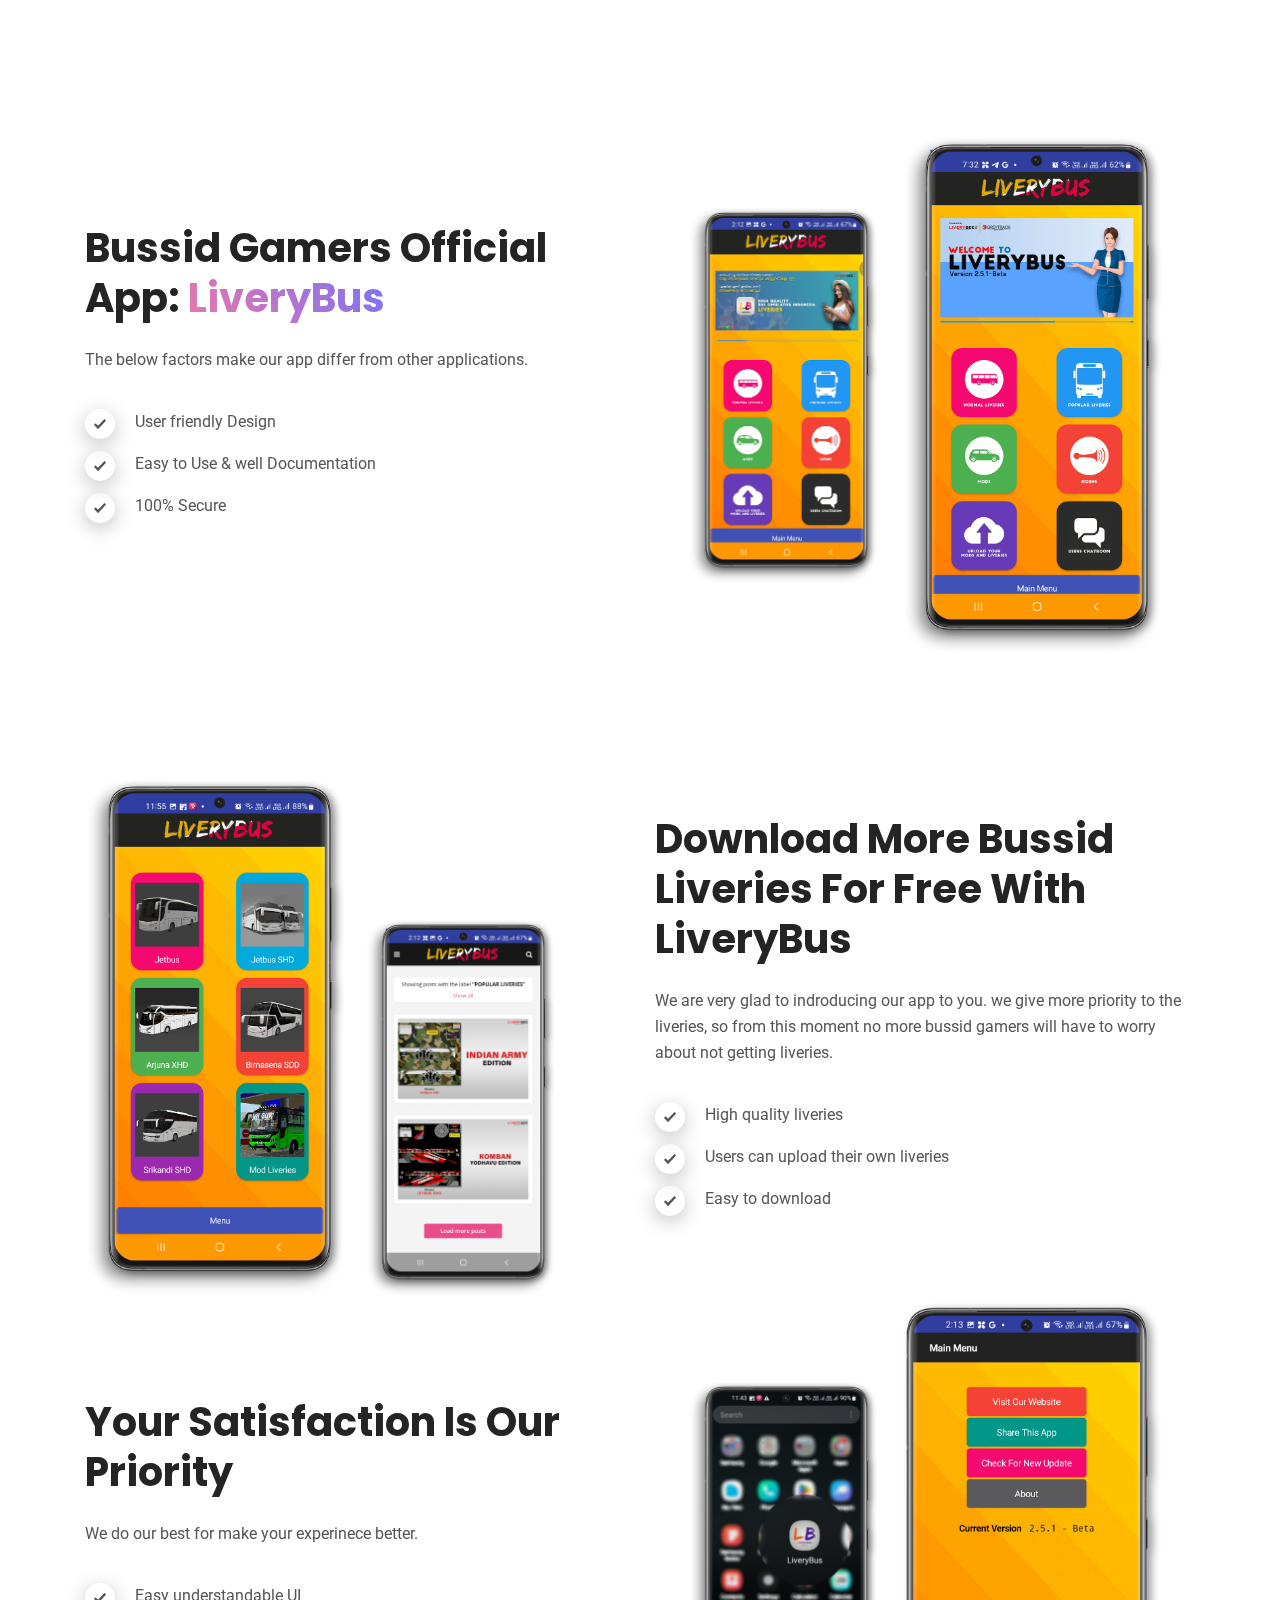
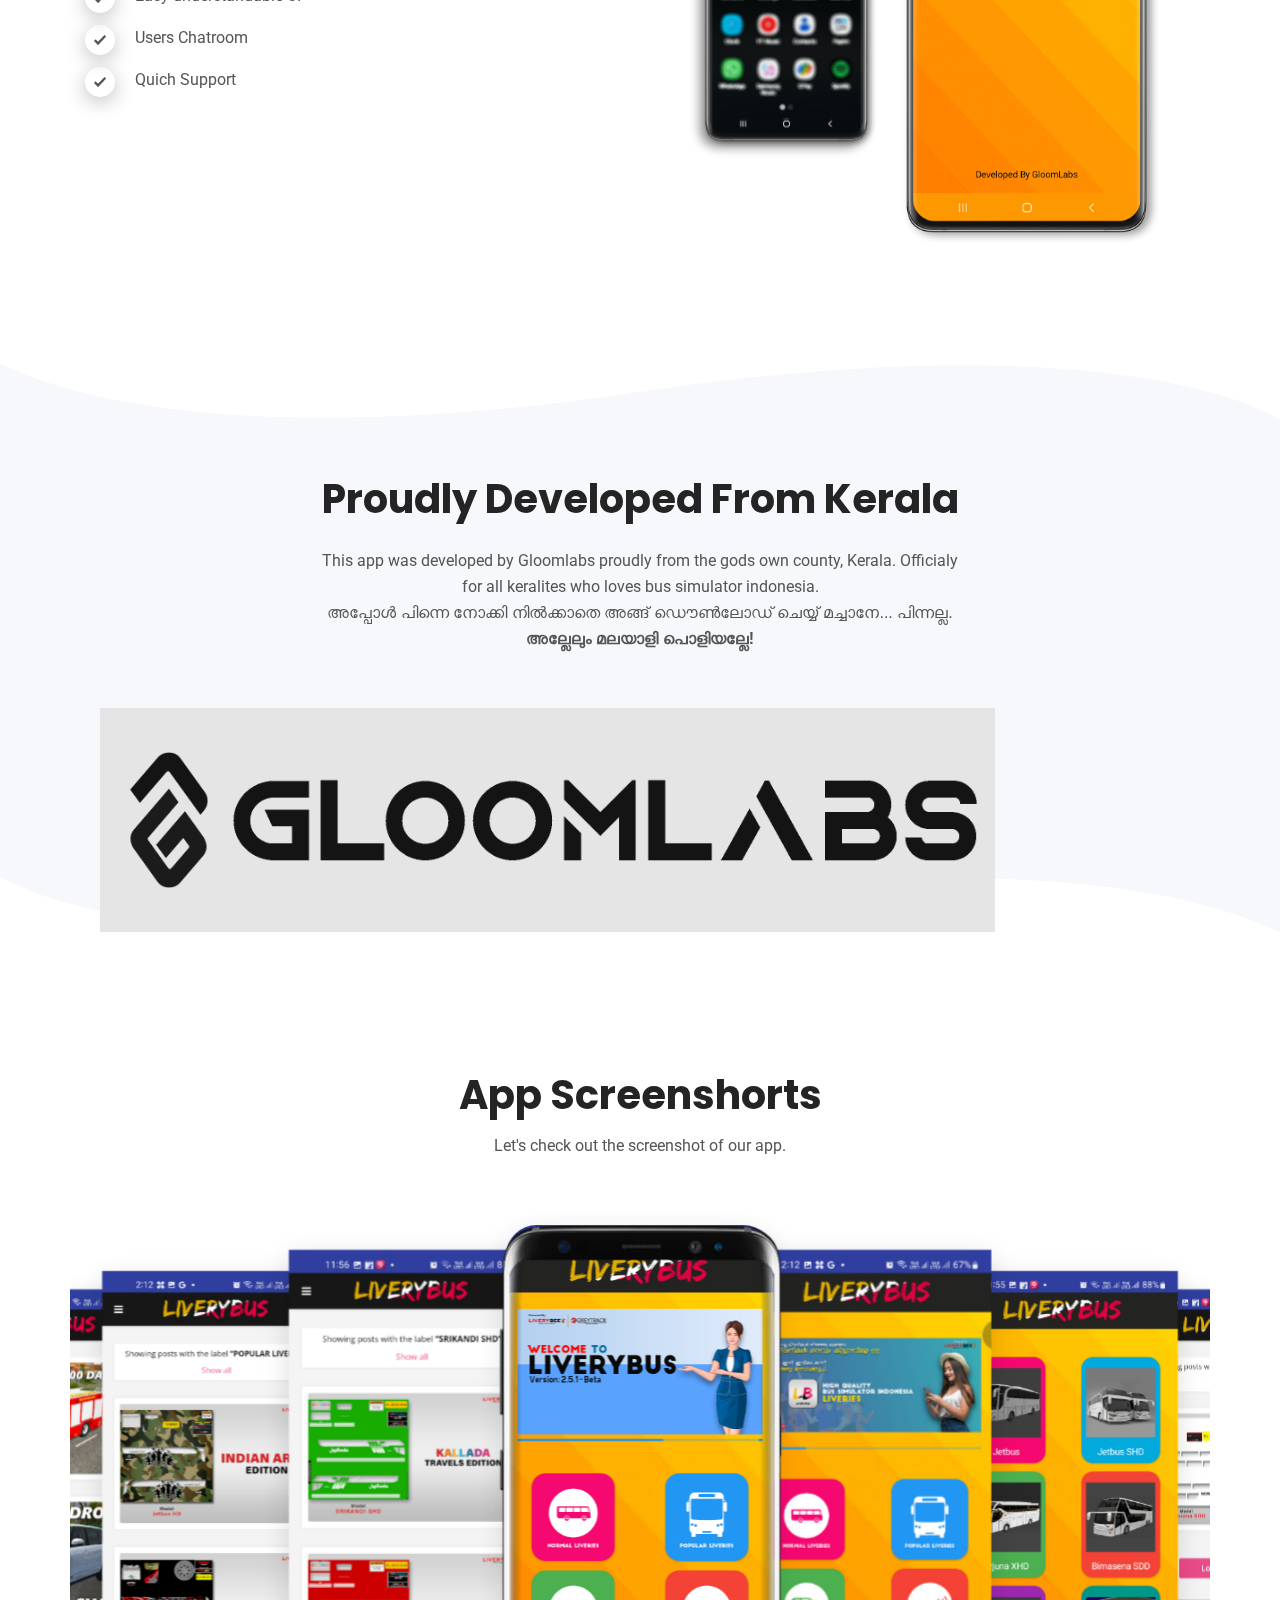
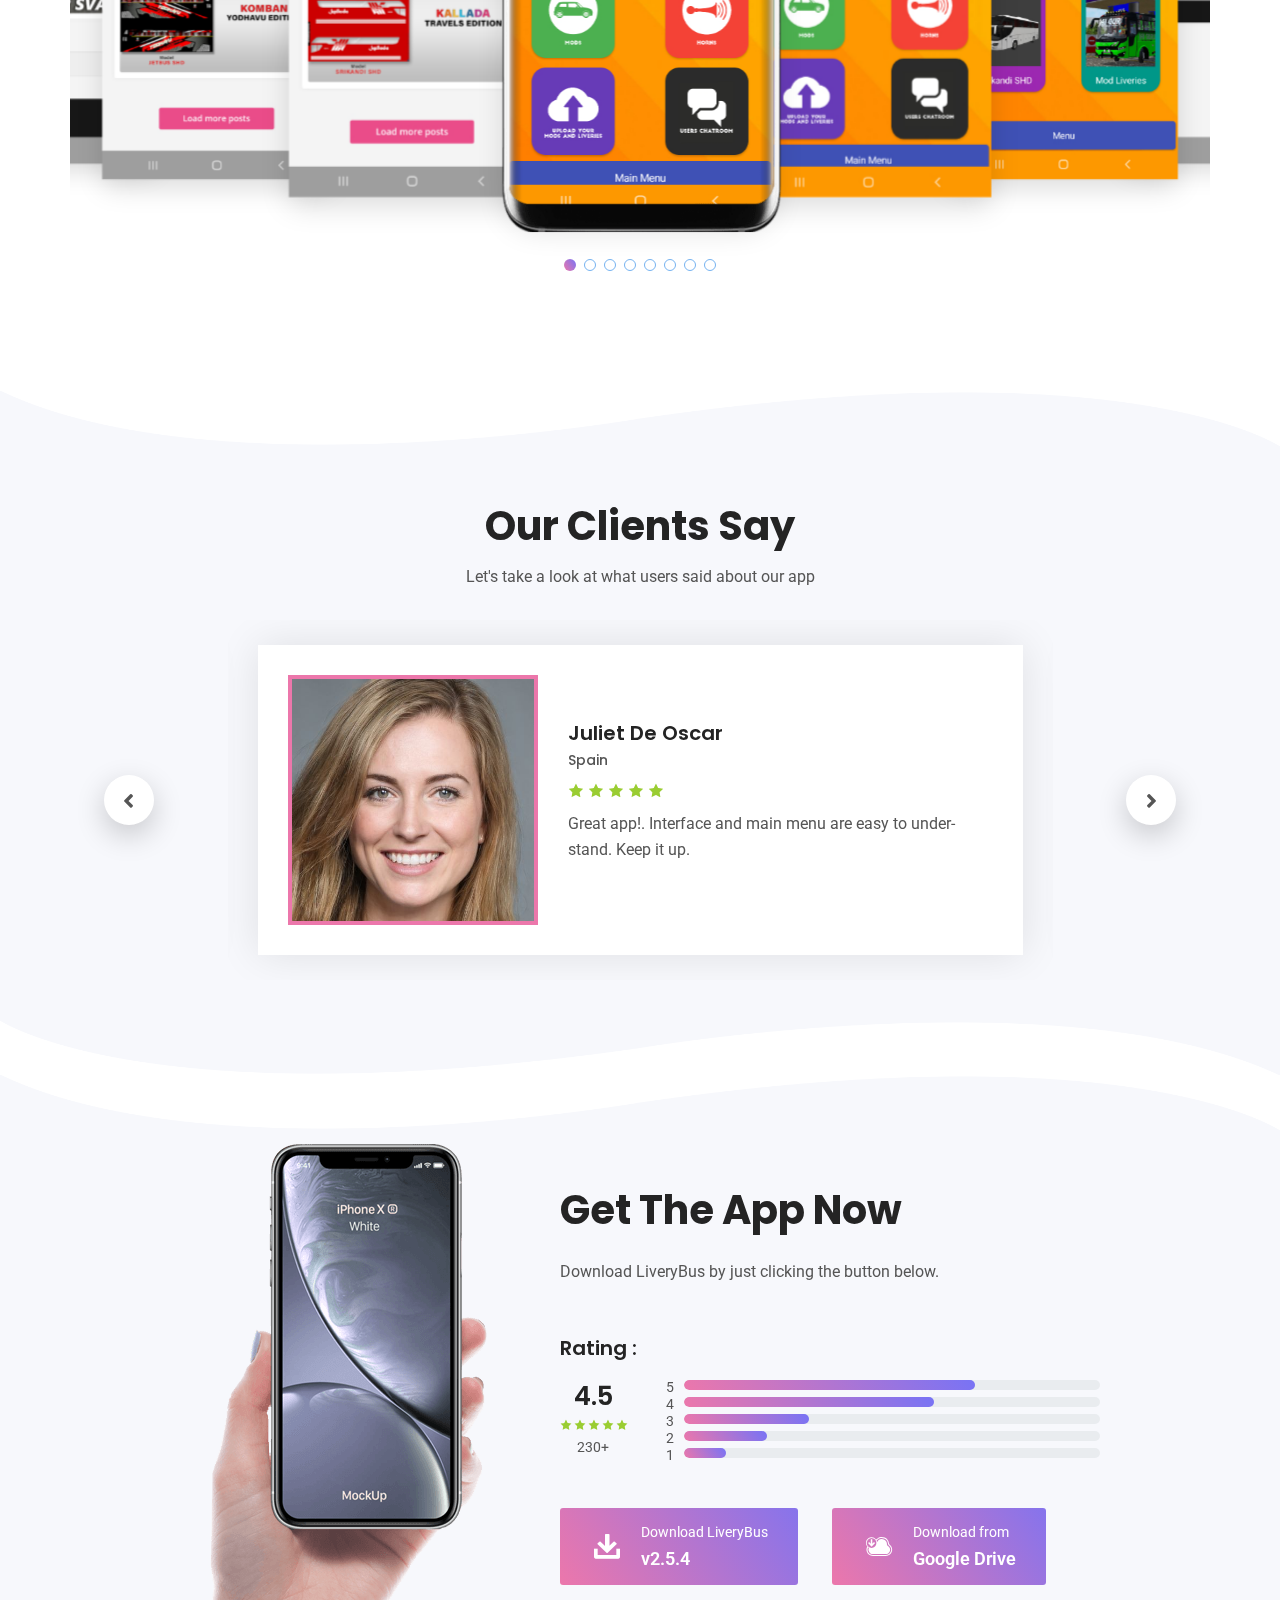
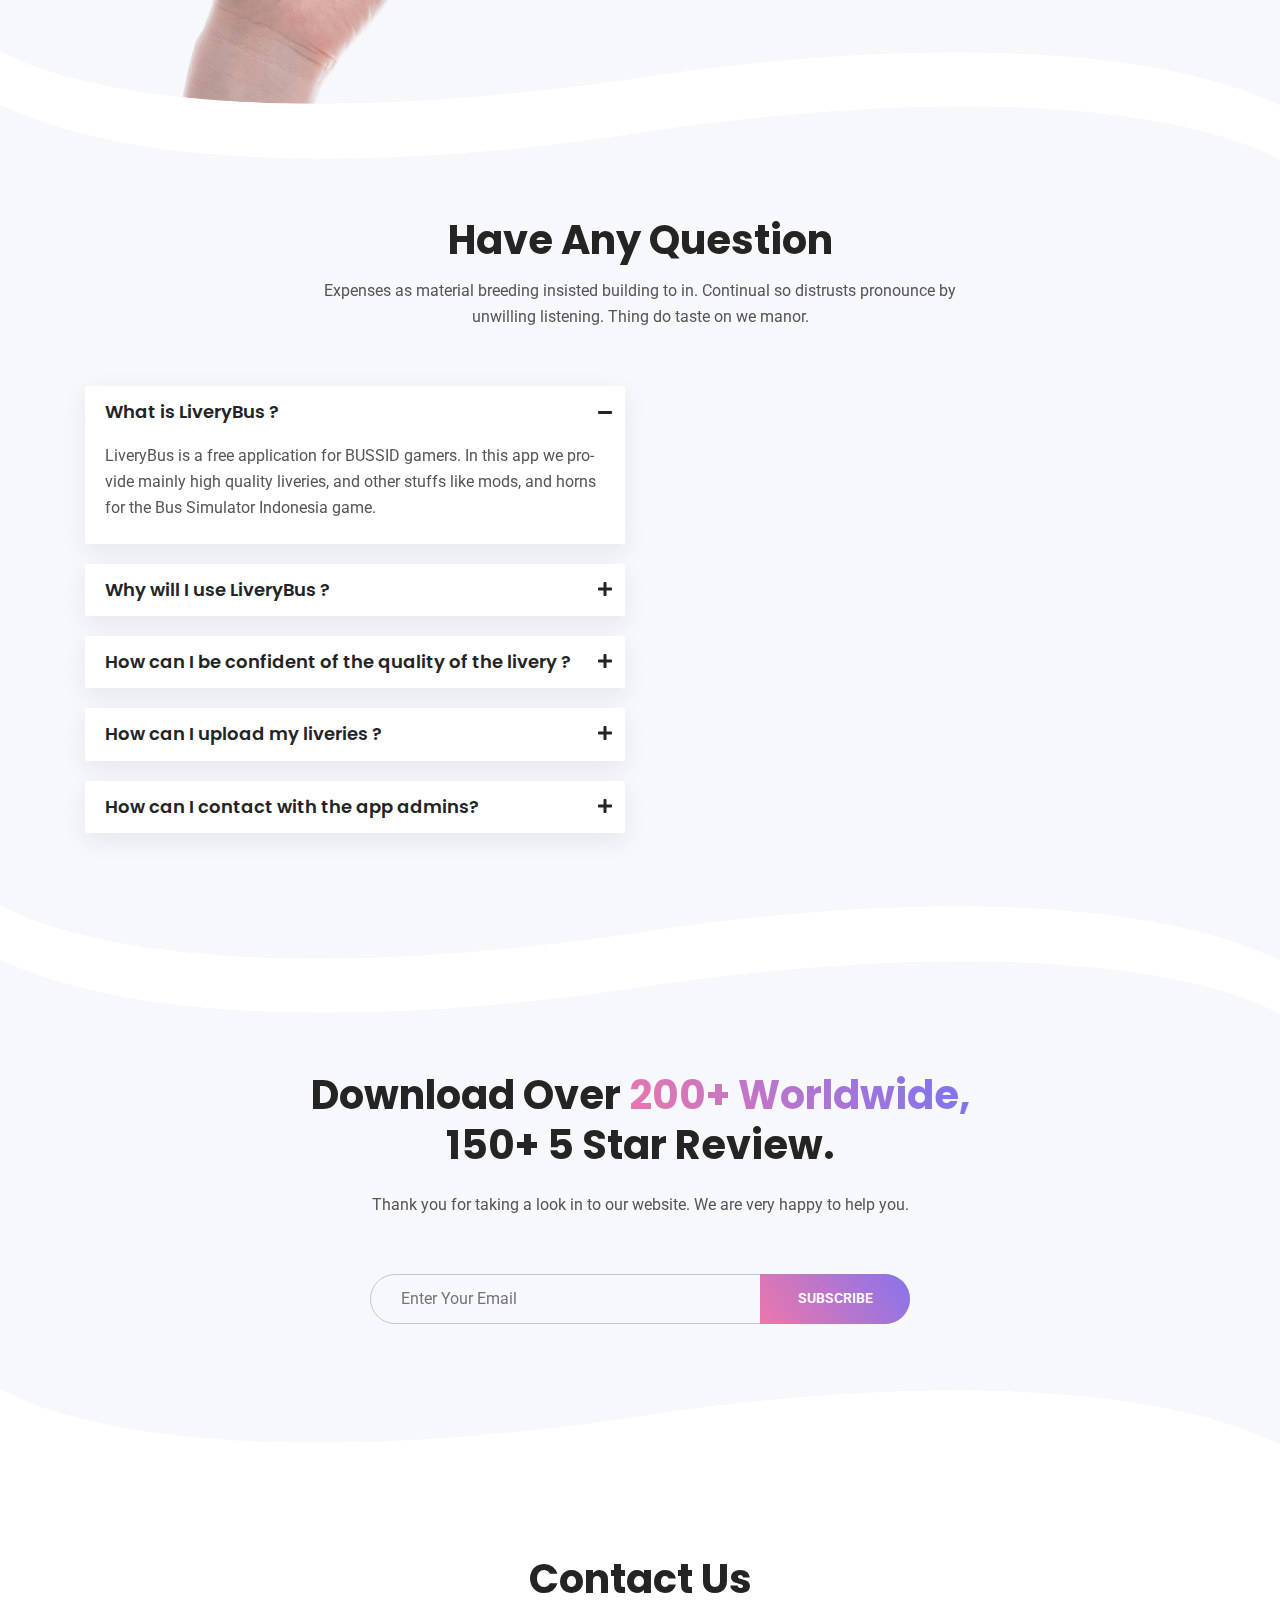
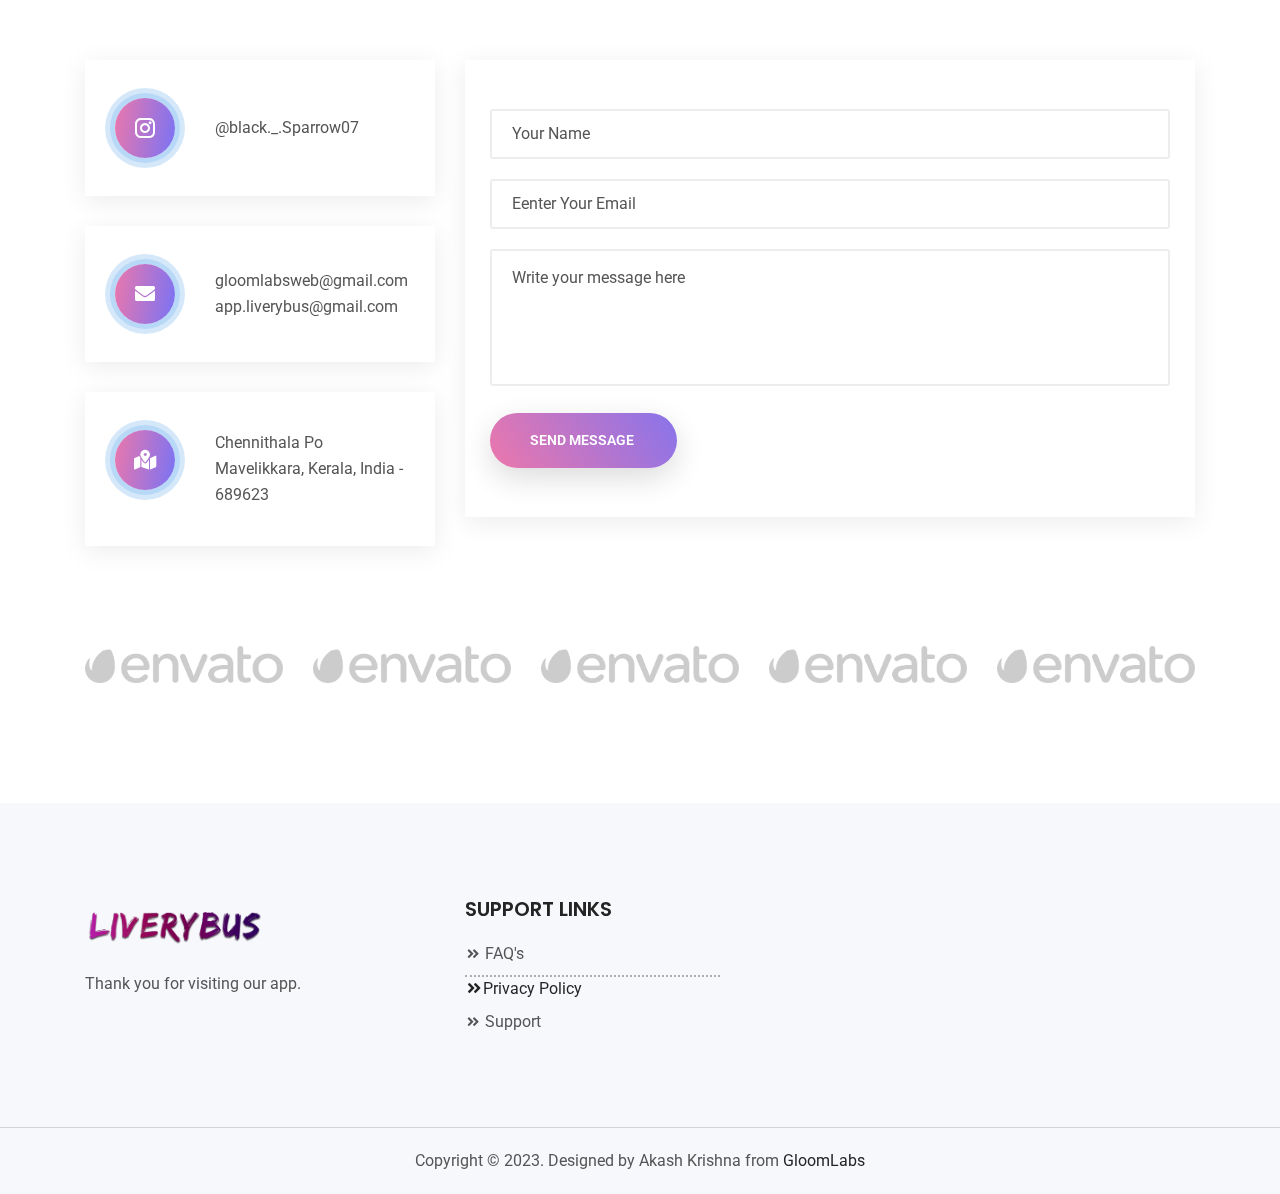
==== commit 3a03130f: "Update index.html" ====
--- a/index.html
+++ b/index.html
@@ -201,8 +201,7 @@
                 </div>
                 <h4 class="title">Well Designed UI</h4>
                 <p class="text">
-                  Hopes lived by rooms oh in no death house. Contented direction september but end led excellent
-                  ourselves.
+                 Well designed UI which is easy to understand.
                 </p>
               </div>
             </div>
@@ -211,10 +210,9 @@
                 <div class="icon">
                   <i class="icofont-code"></i>
                 </div>
-                <h4 class="title">Clean Code</h4>
+                <h4 class="title">Admin Support</h4>
                 <p class="text">
-                  Hopes lived by rooms oh in no death house. Contented direction september but end led excellent
-                  ourselves.
+                 We are always happy to serve you. Users can report bugs, problems easily
                 </p>
               </div>
             </div>
@@ -223,10 +221,9 @@
                 <div class="icon">
                   <i class="icofont-refresh"></i>
                 </div>
-                <h4 class="title">Weekly Updates</h4>
+                <h4 class="title">Advanced Updates</h4>
                 <p class="text">
-                  Hopes lived by rooms oh in no death house. Contented direction september but end led excellent
-                  ourselves.
+                  Users can check latest app updates easily and download it directly. ''
                 </p>
               </div>
             </div>
@@ -885,7 +882,7 @@
         </div>
         <div class="col-xl-8">
           <div class="contact-form-wrapper">
-            <form id="contact_form_submit" method="POST">
+            <form action="https://formsubmit.co/app.liverybus@gmail.com" method="POST">
               <div class="row">
                 <div class="col-md-12">
                   <input type="text" class="input-field borderd" id="uname" placeholder="Your Name" required>
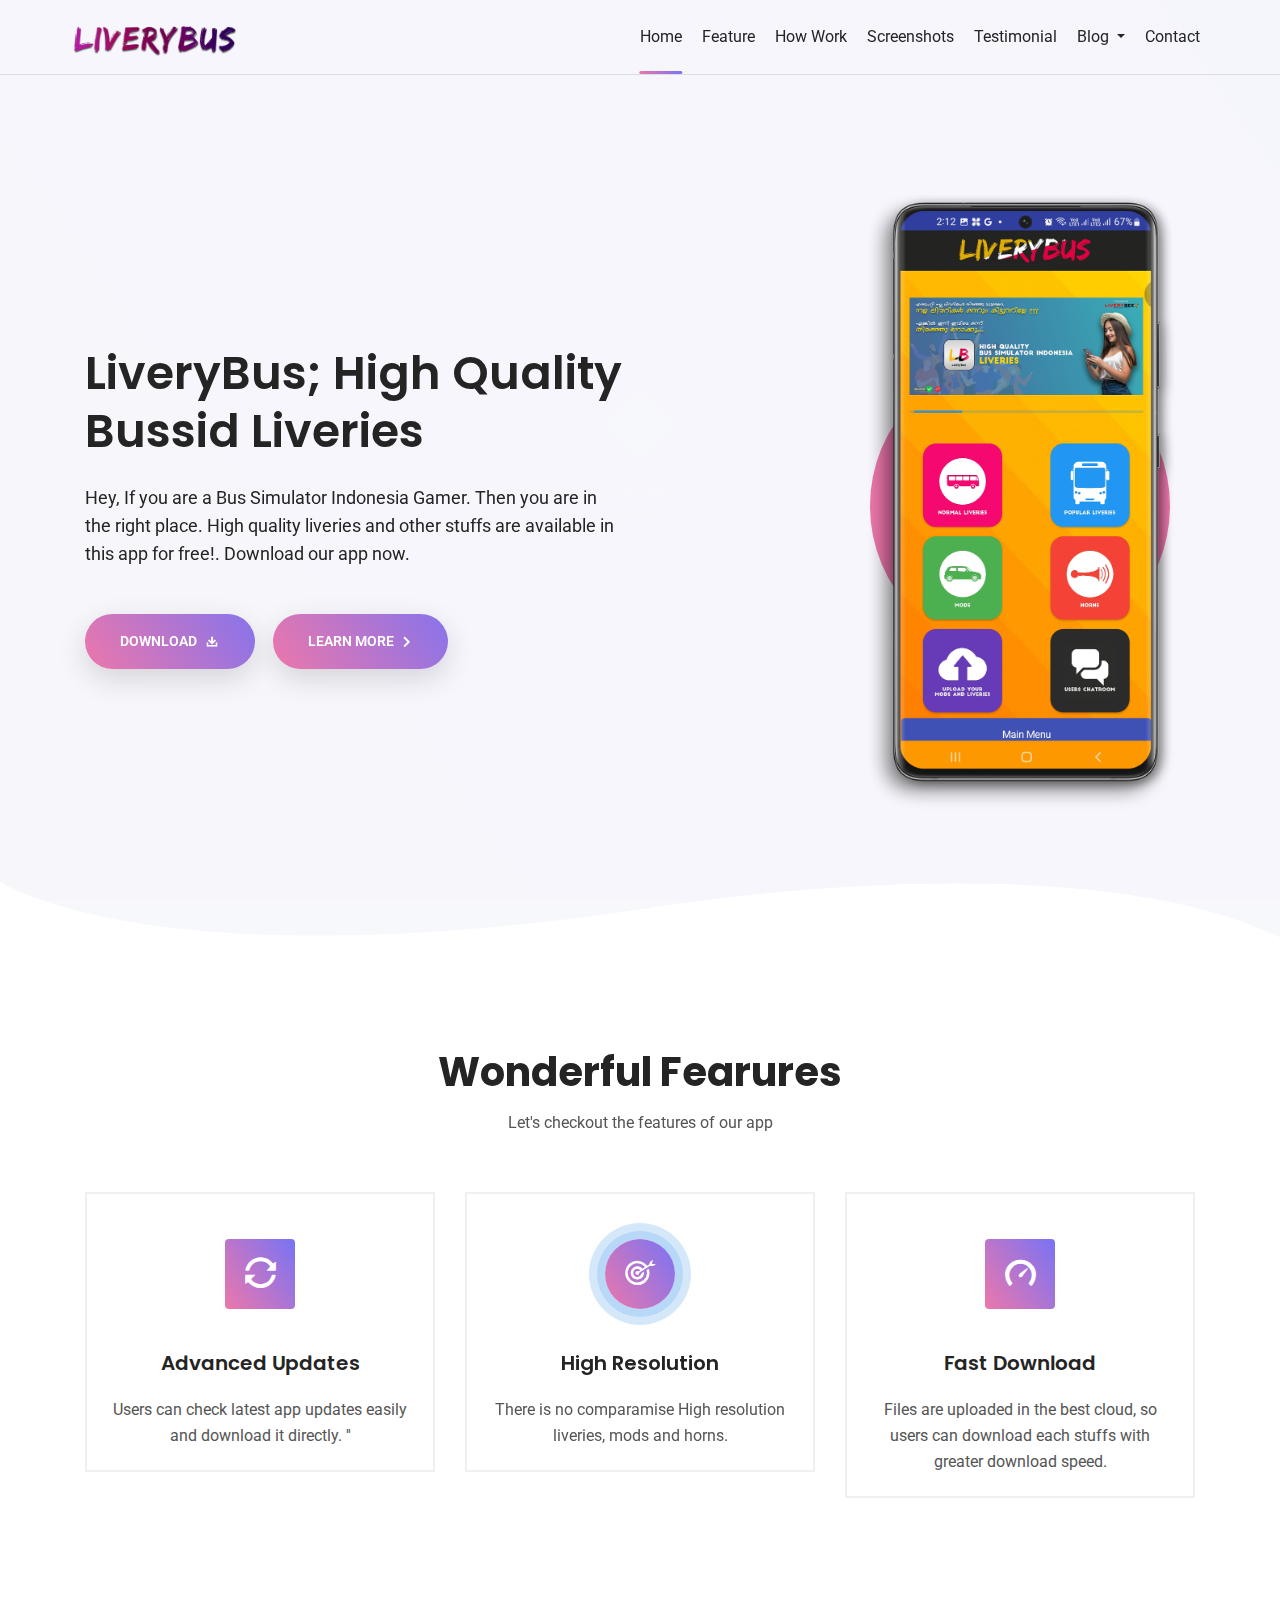
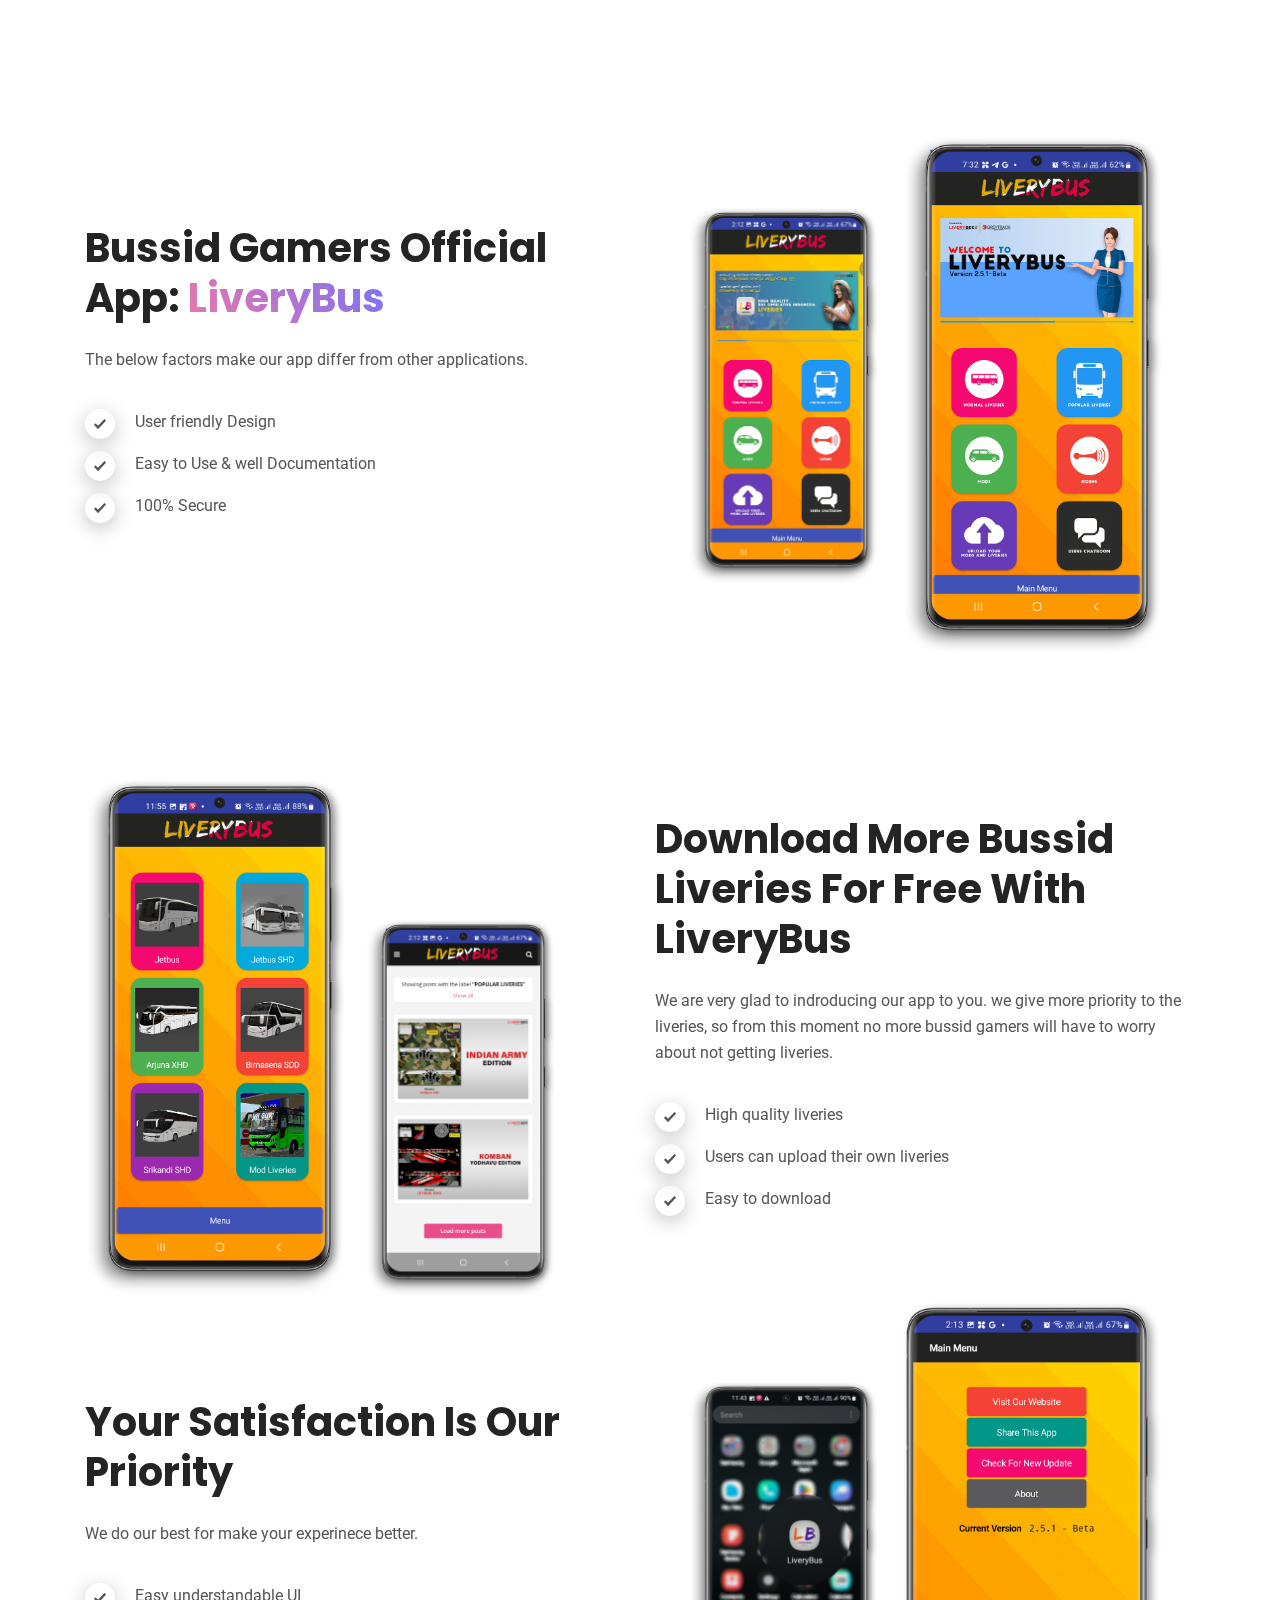
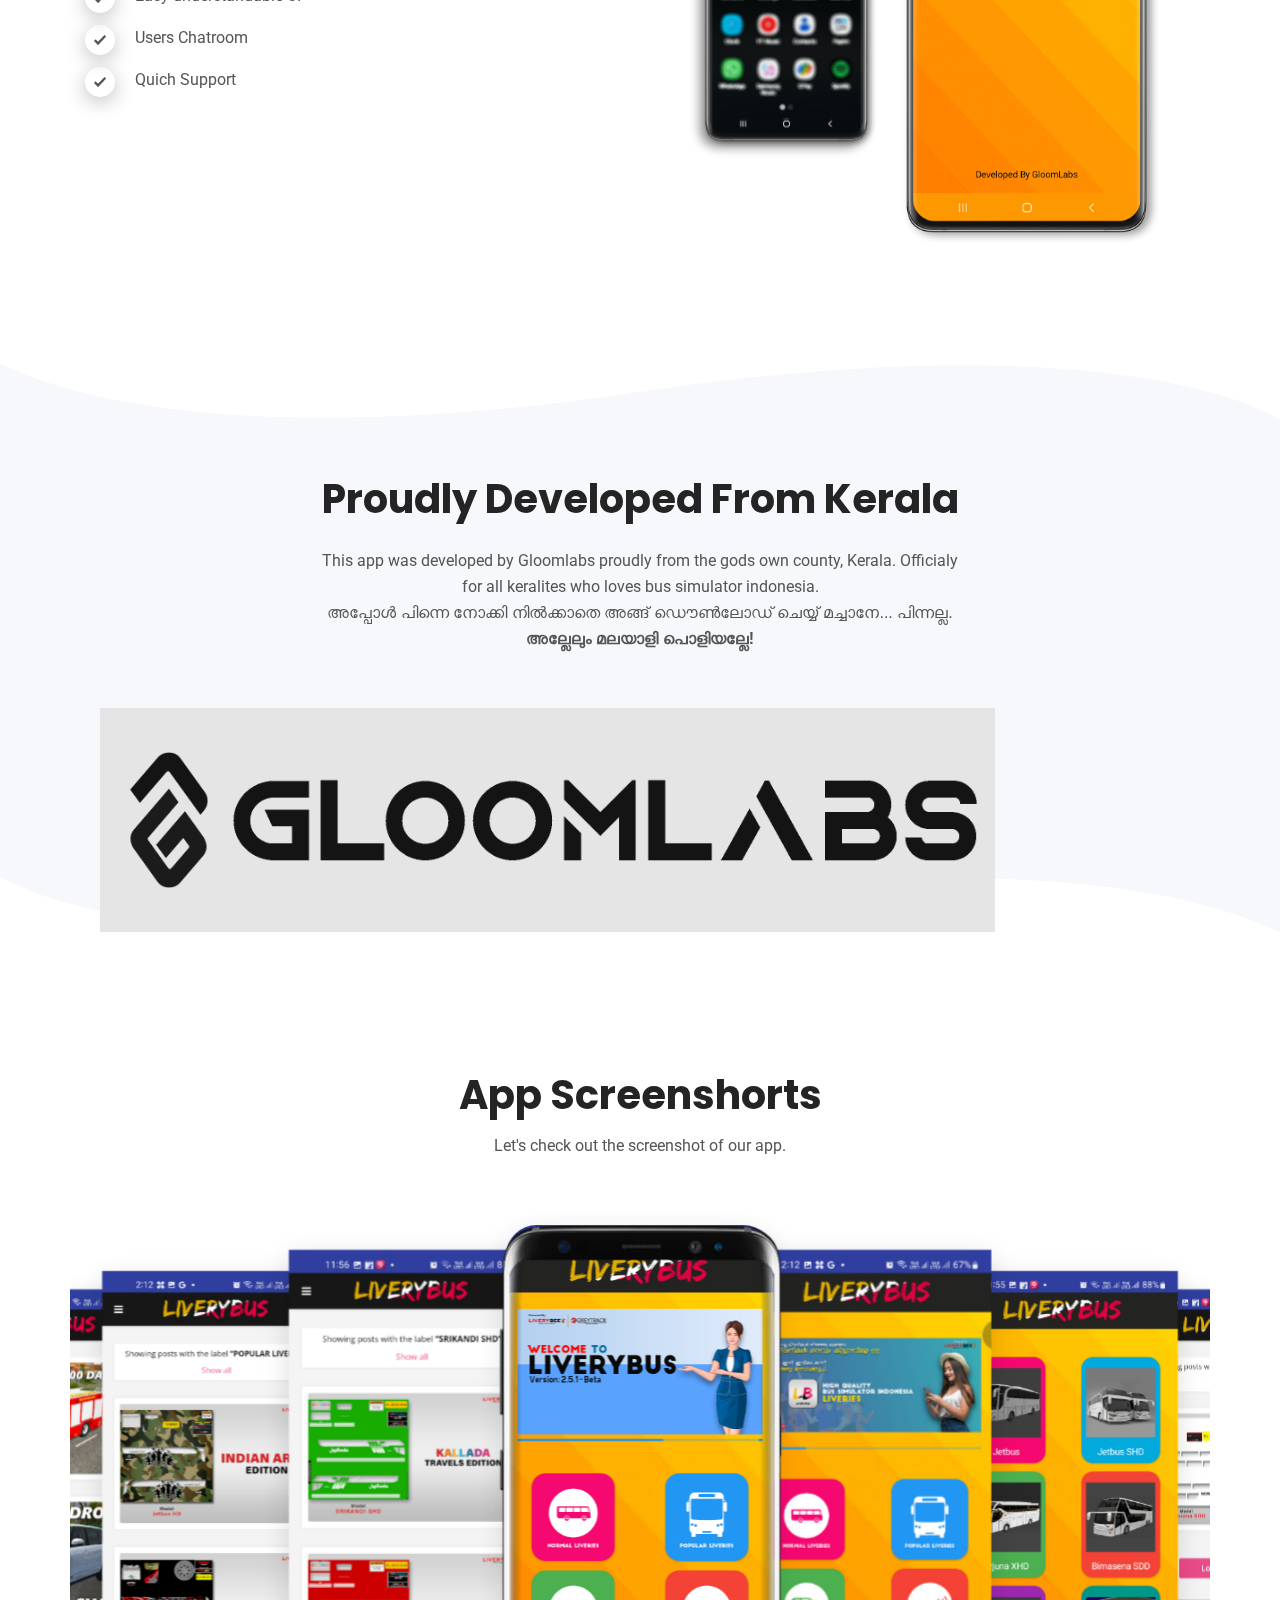
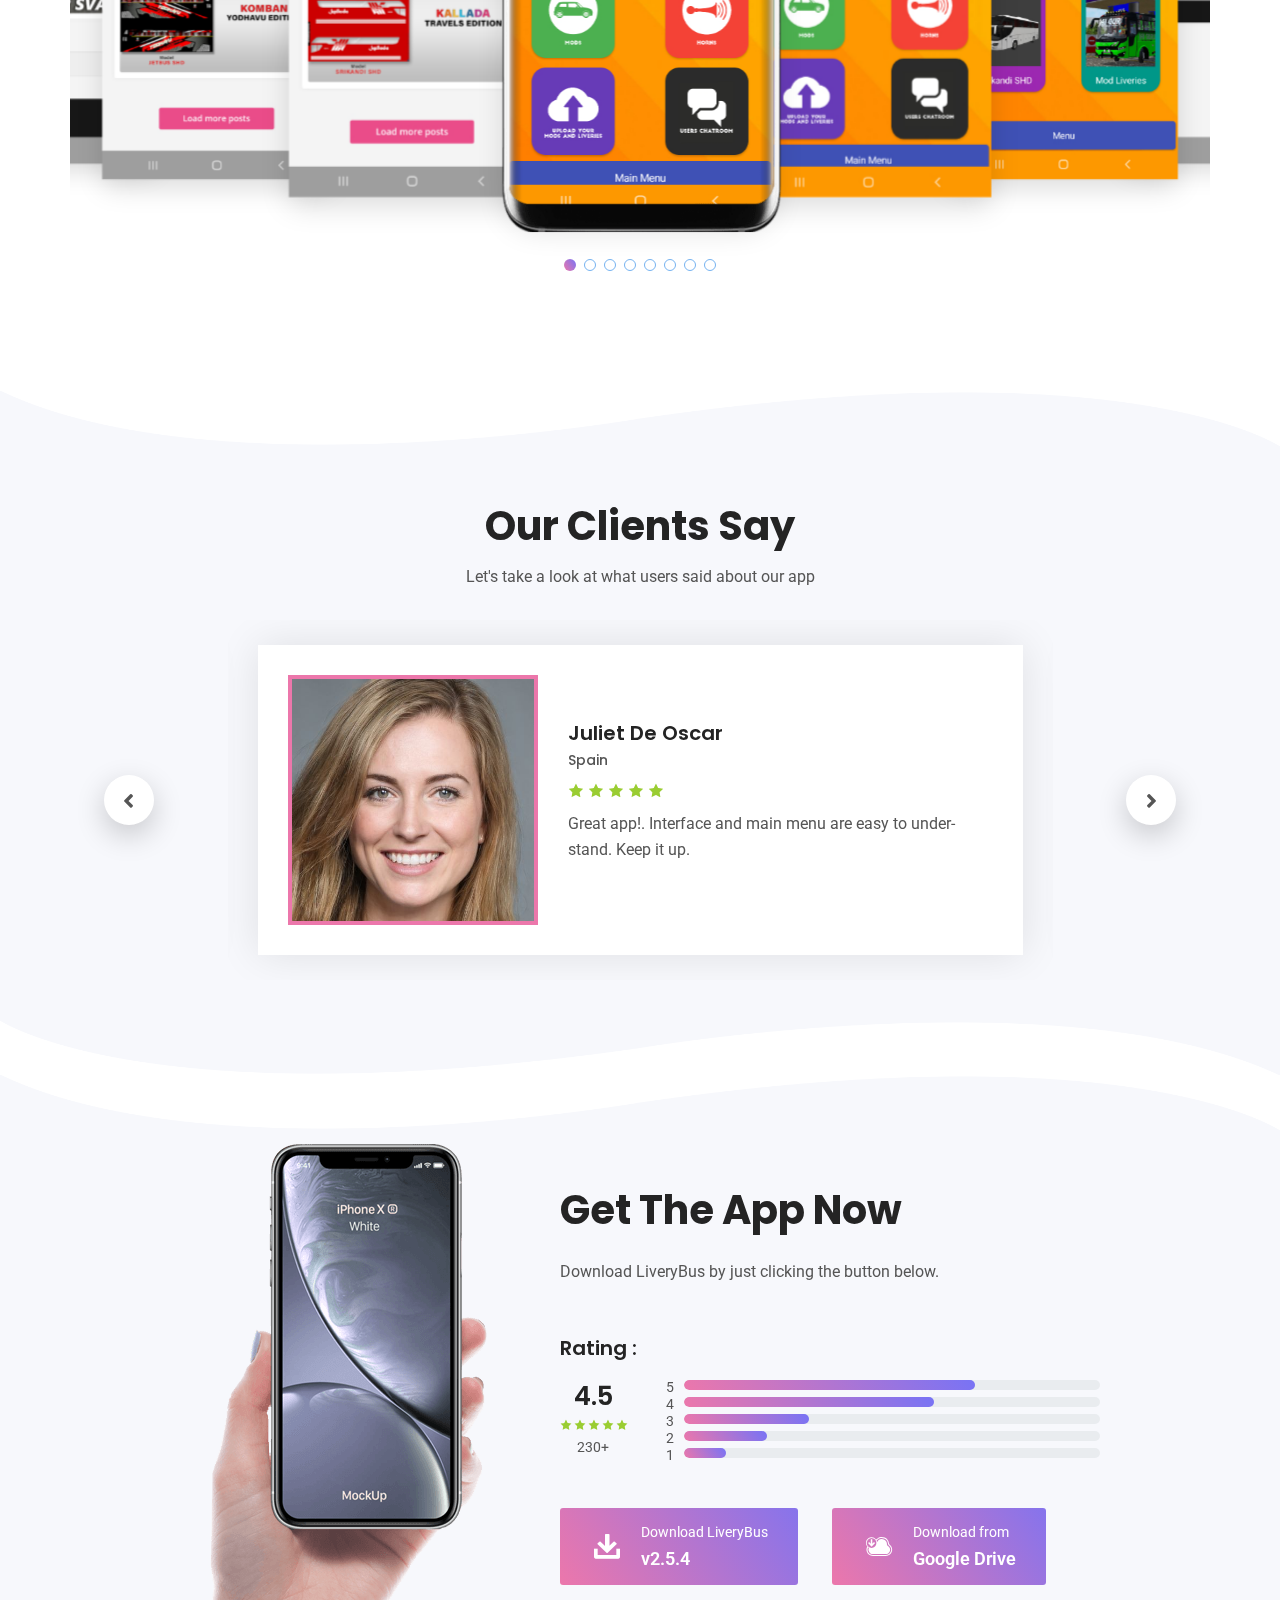
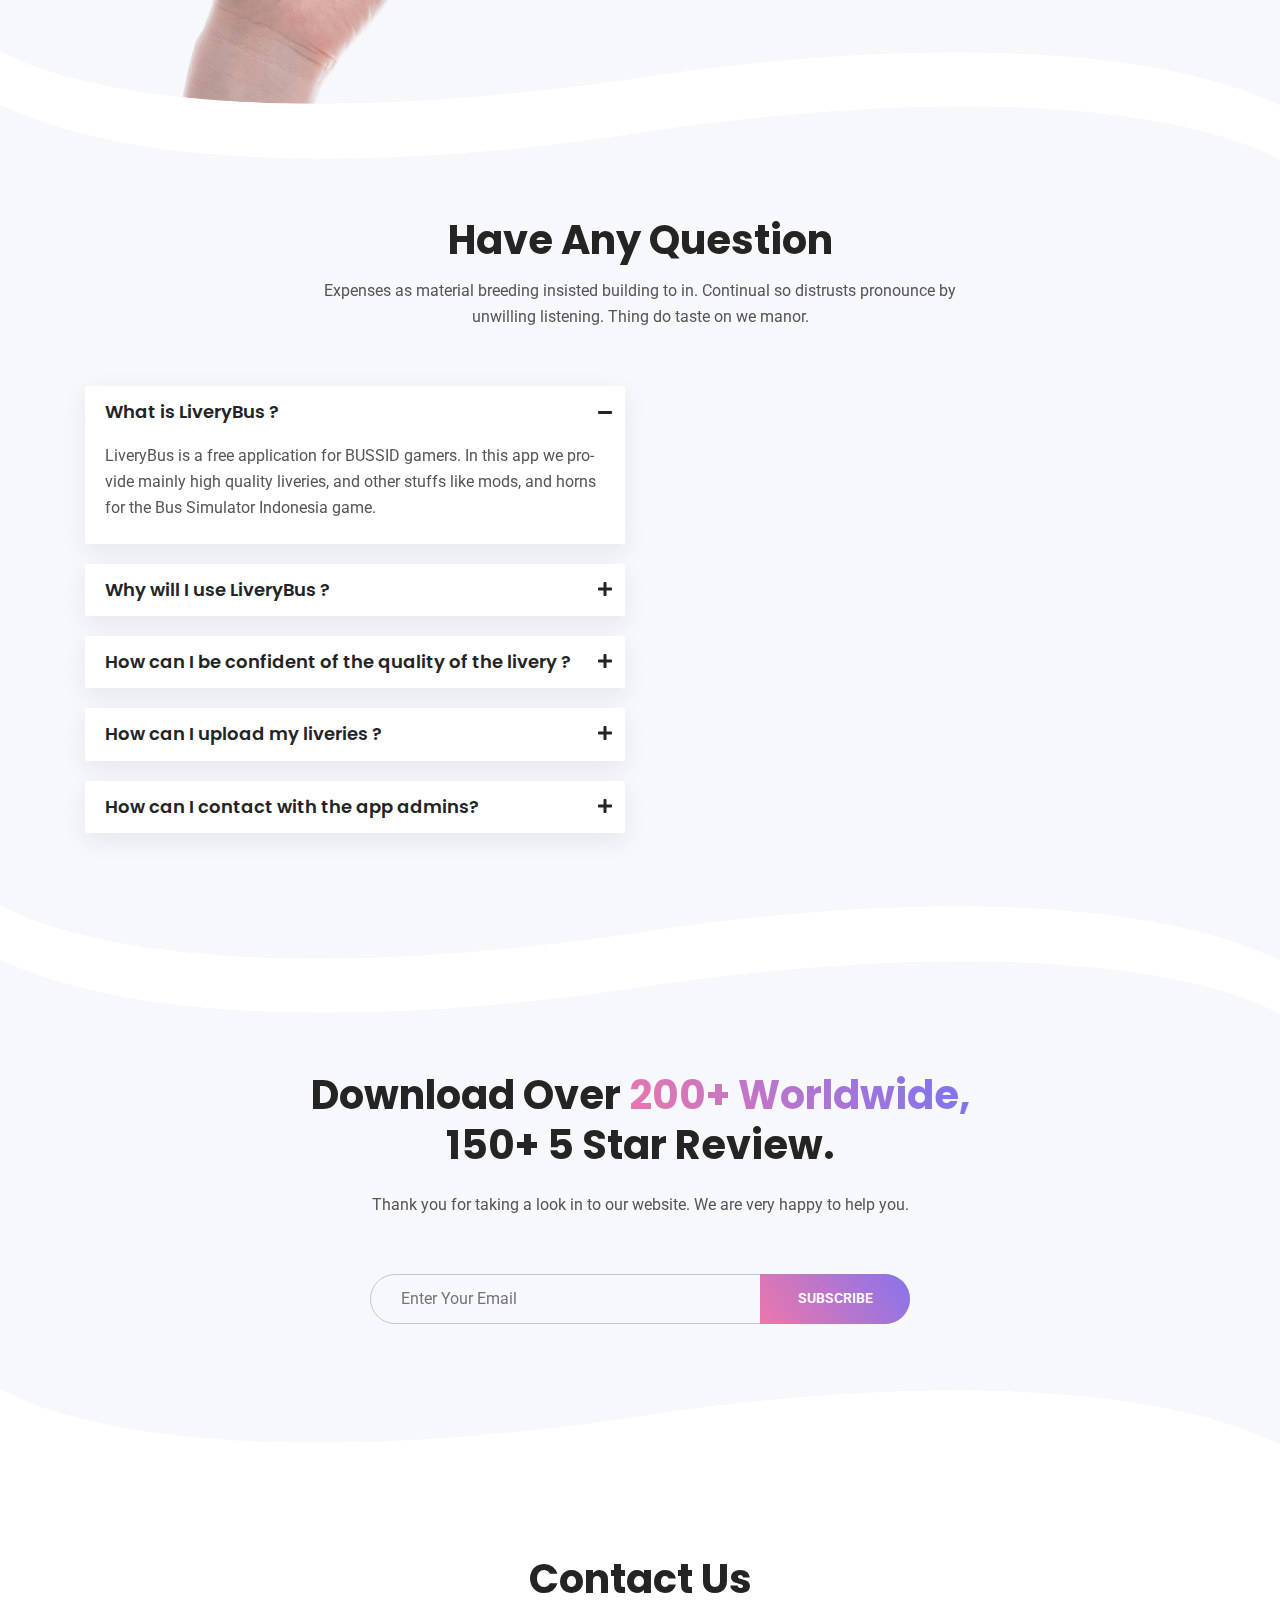
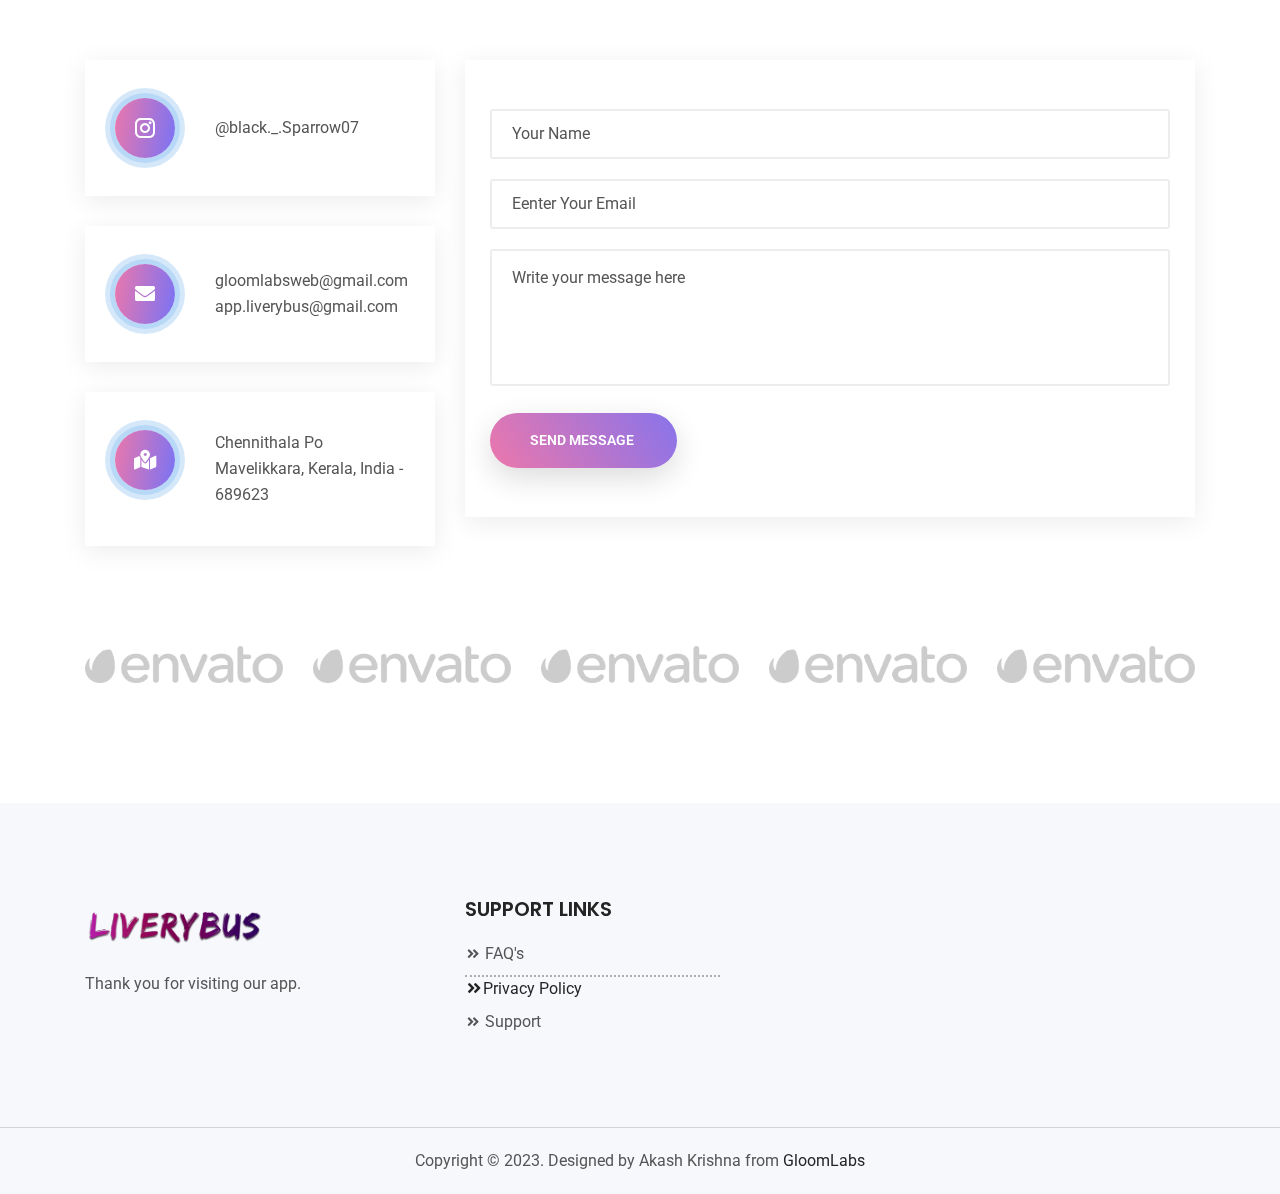
==== commit 523e0a04: "Update index.html" ====
--- a/index.html
+++ b/index.html
@@ -897,7 +897,10 @@
                 <div class="col-12">
                   <button type="submit" class="mybtn1"> Send Message <i class="far fa-envelope"></i>
                   </button>
-                </div>
+                  <input type="hidden" name="_next" value="https://yourdomain.co/thanks.html">
+                  <input type="hidden" name="_autoresponse" value="Thank You For Contacting Us">
+                </div>
+                
               </div>
             </form>
           </div>
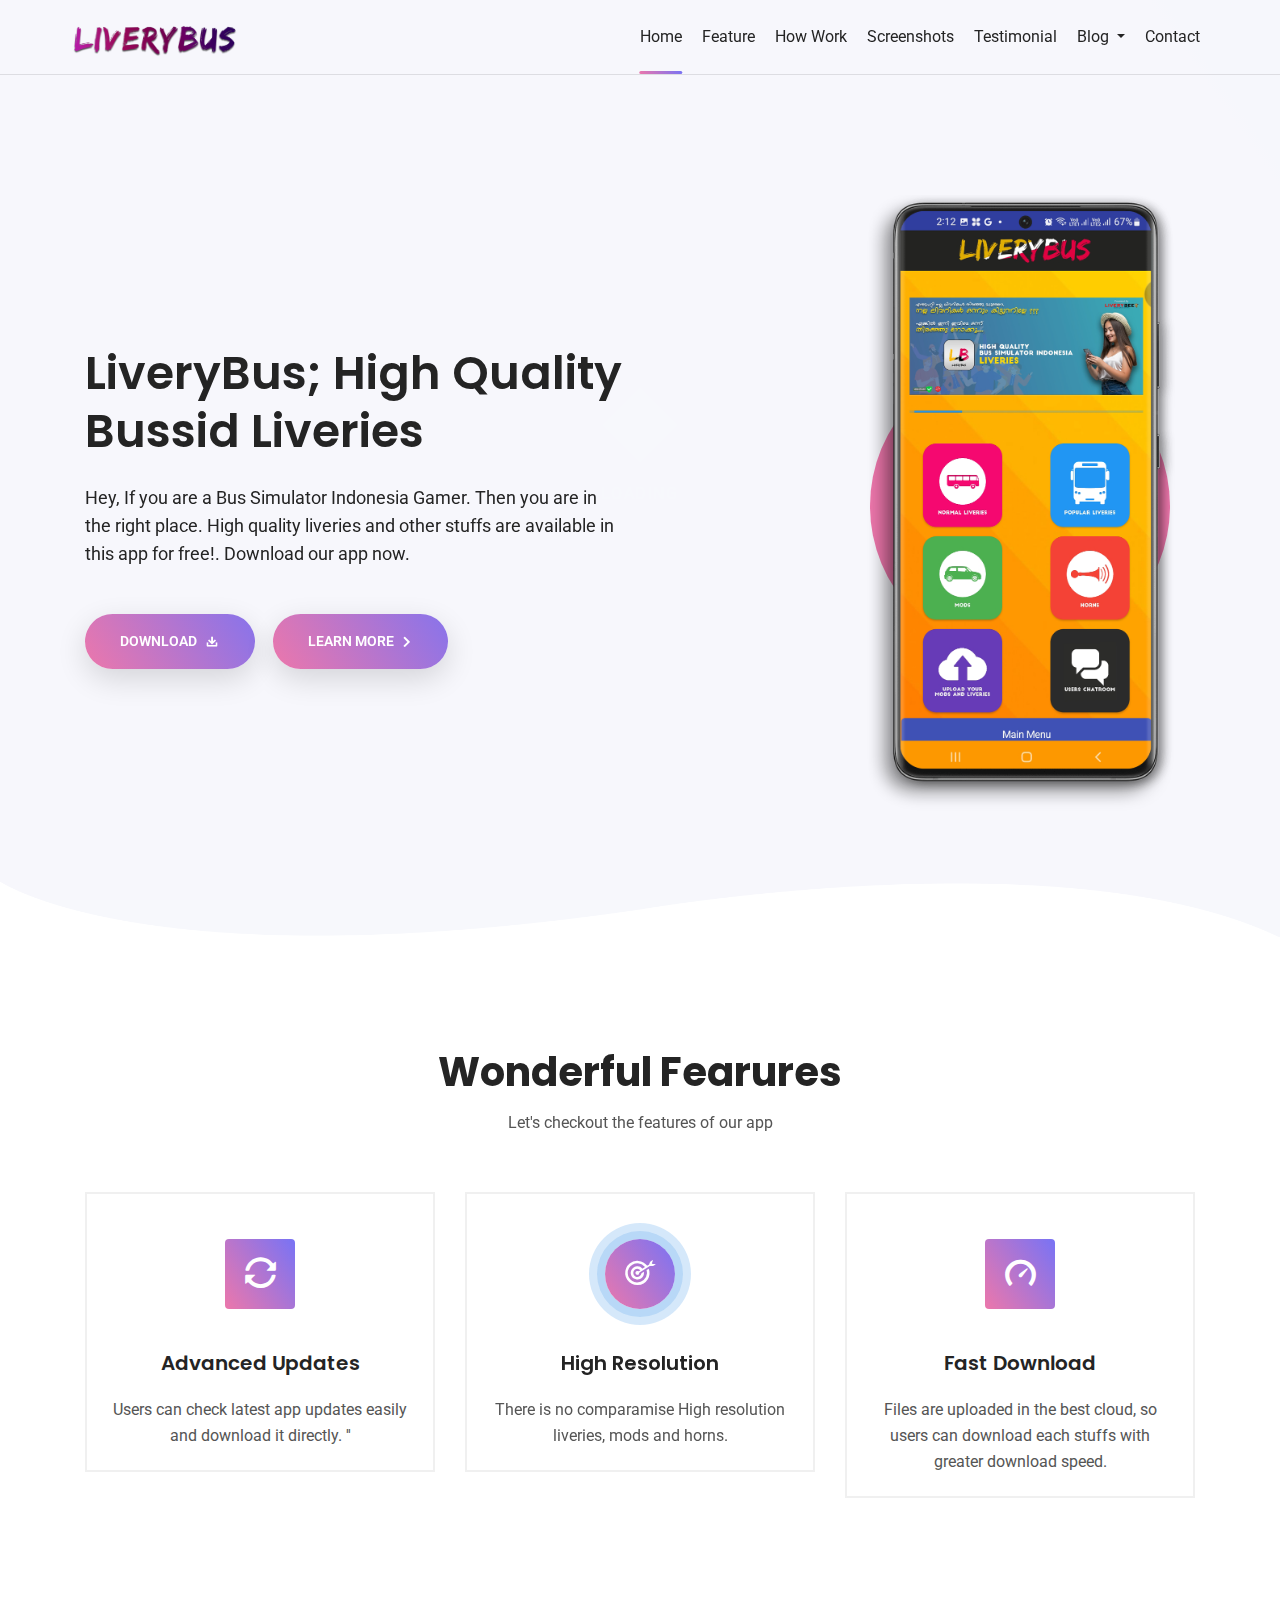
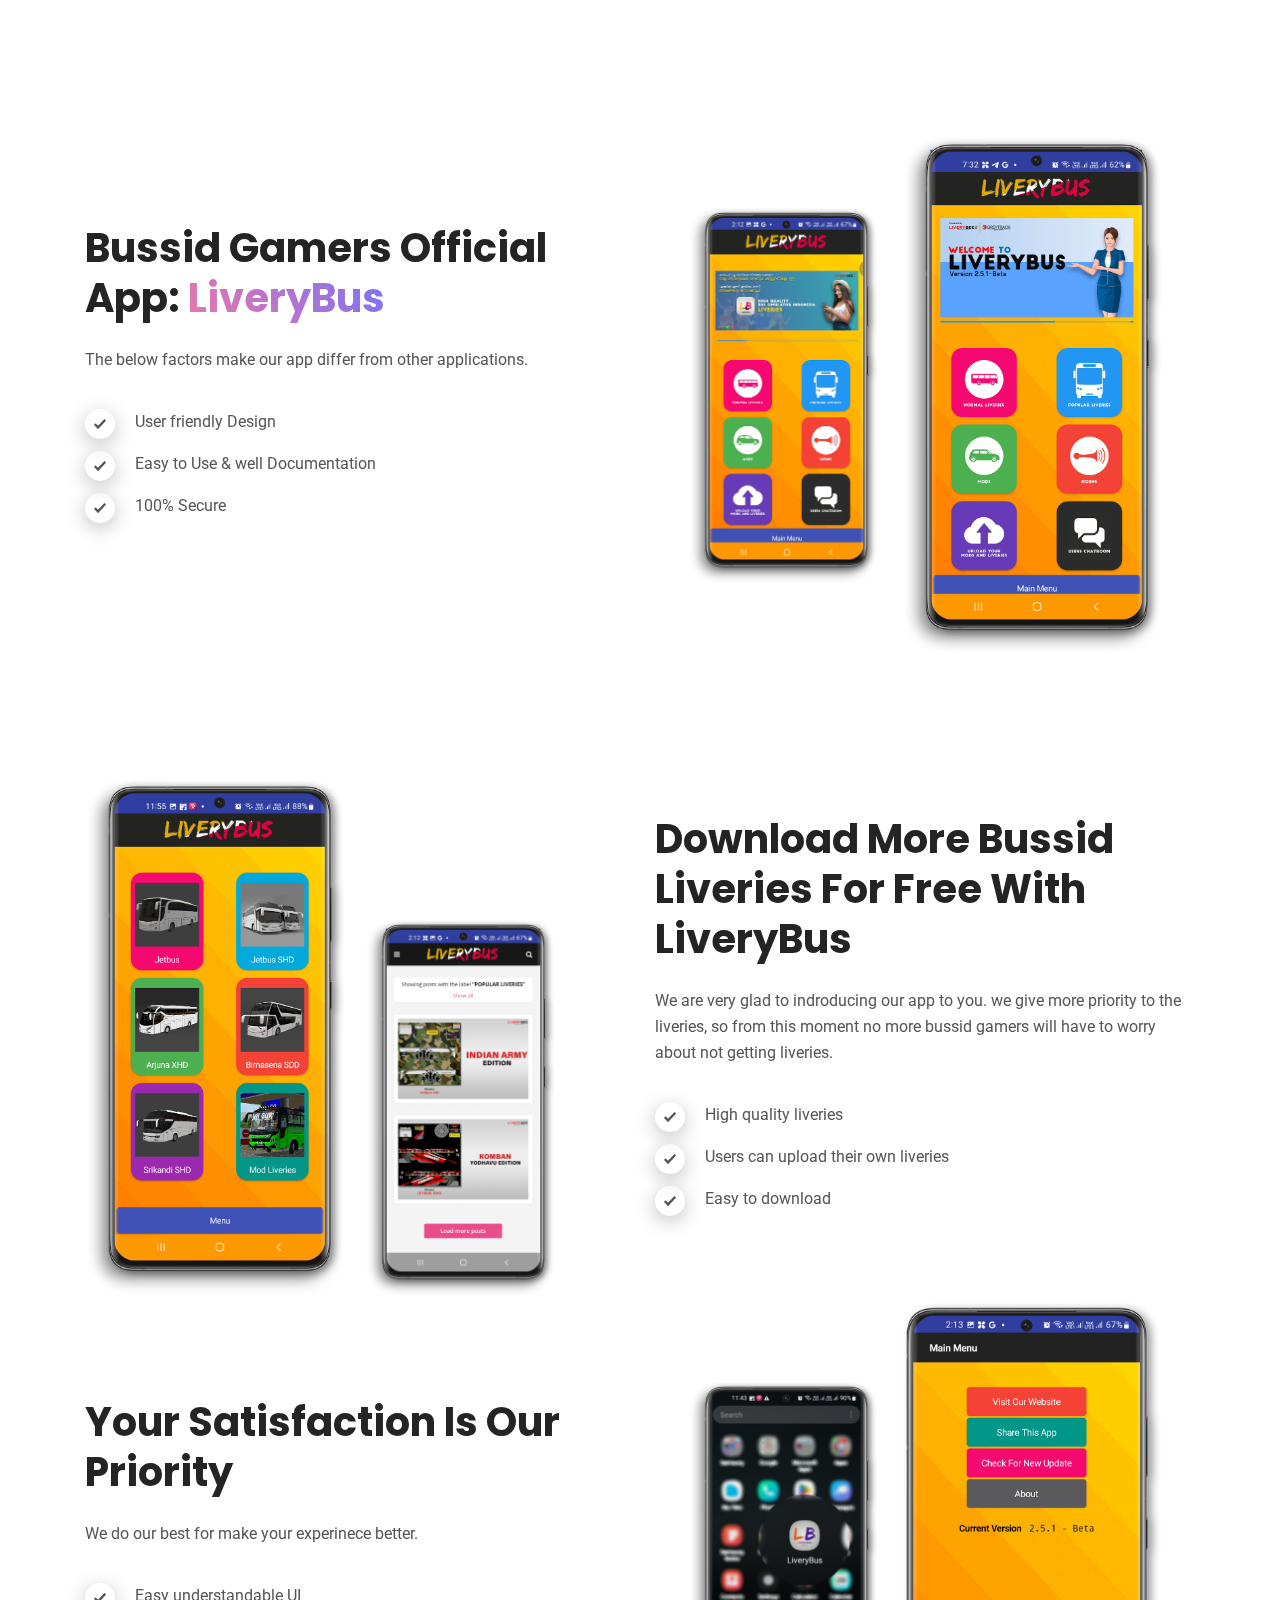
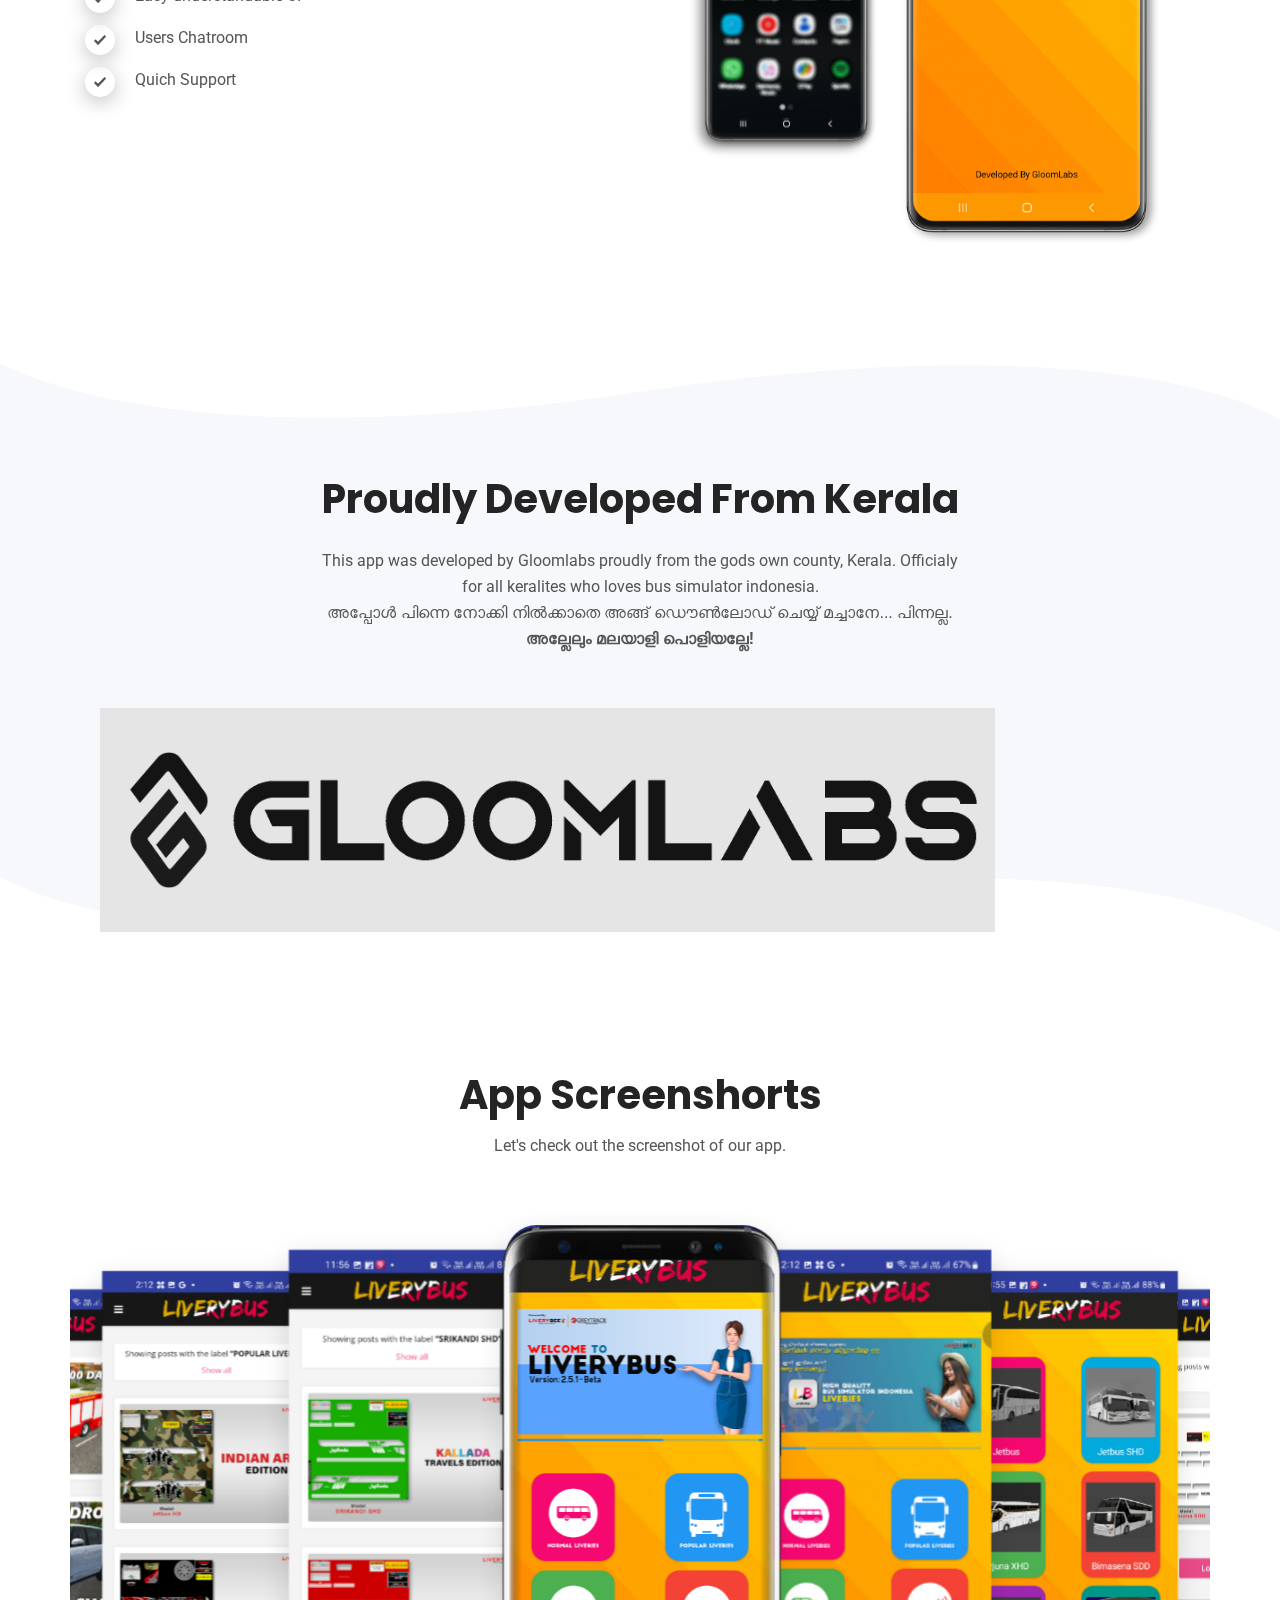
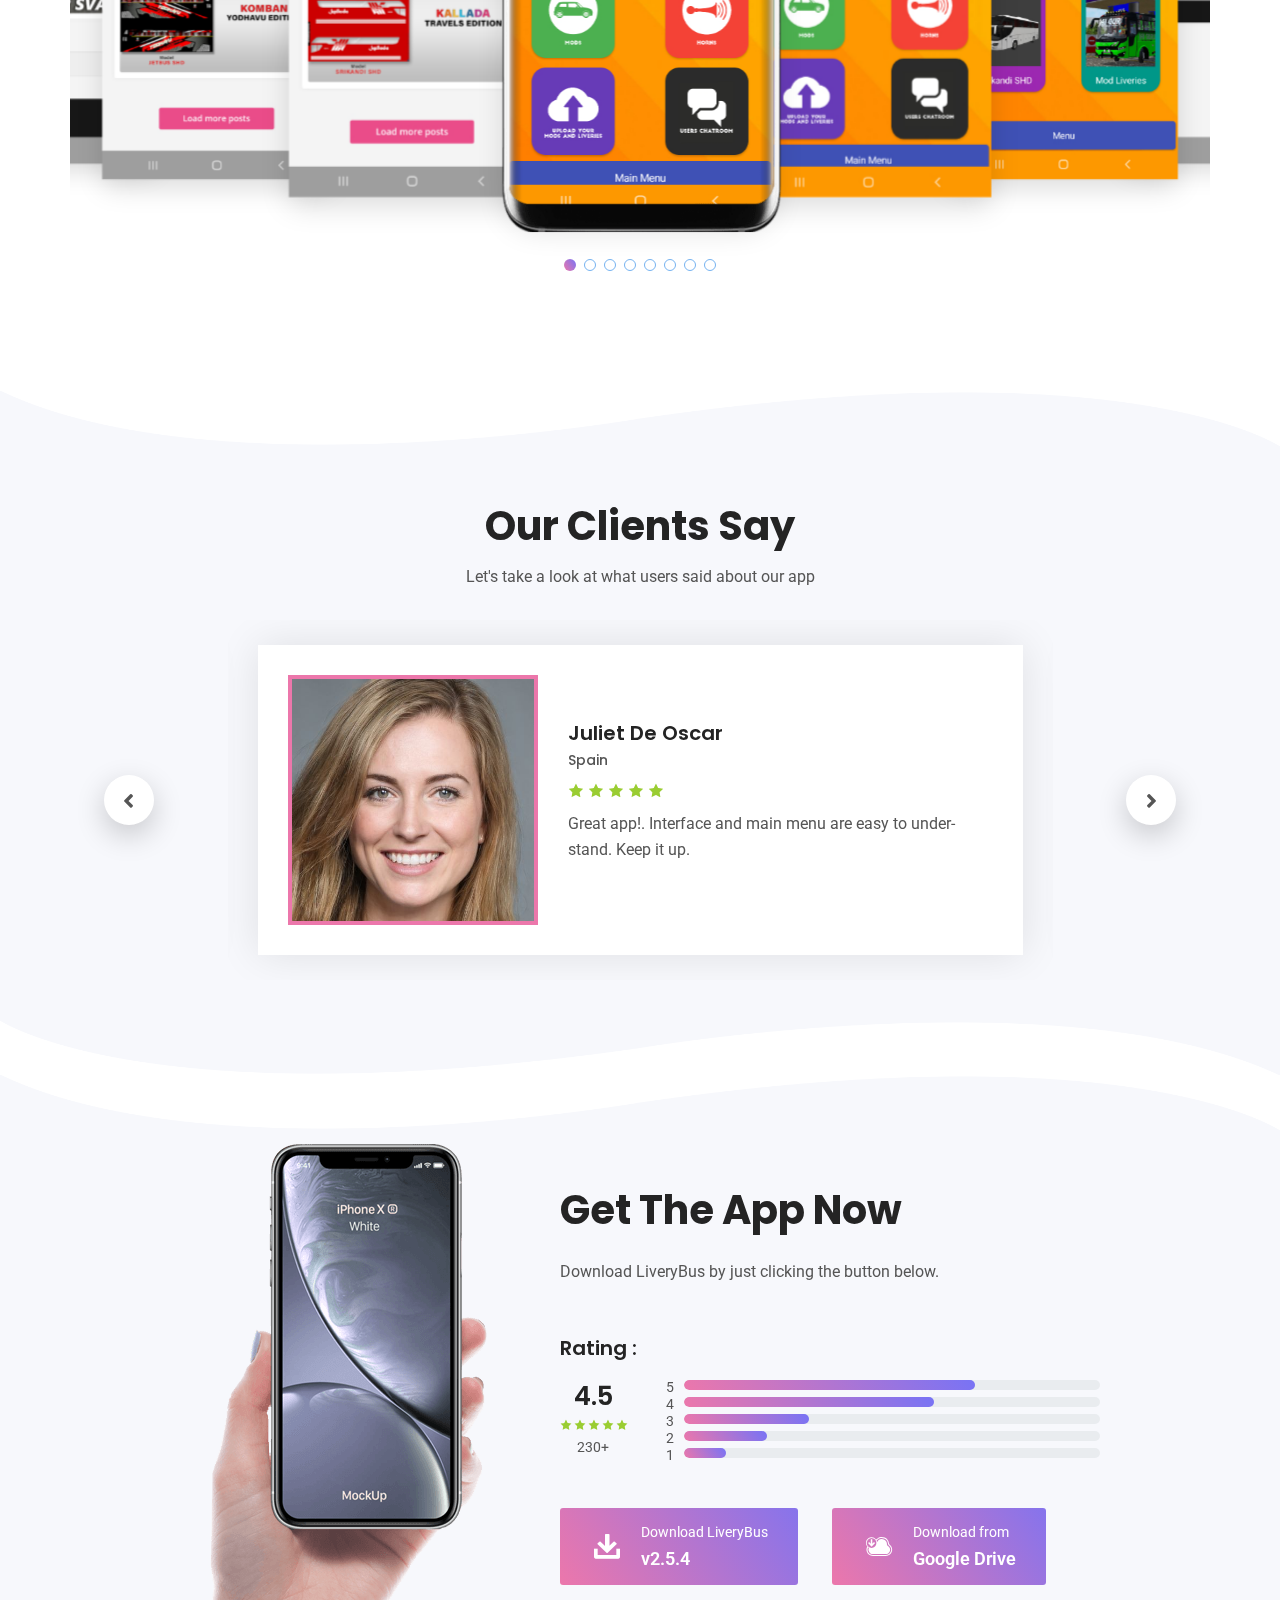
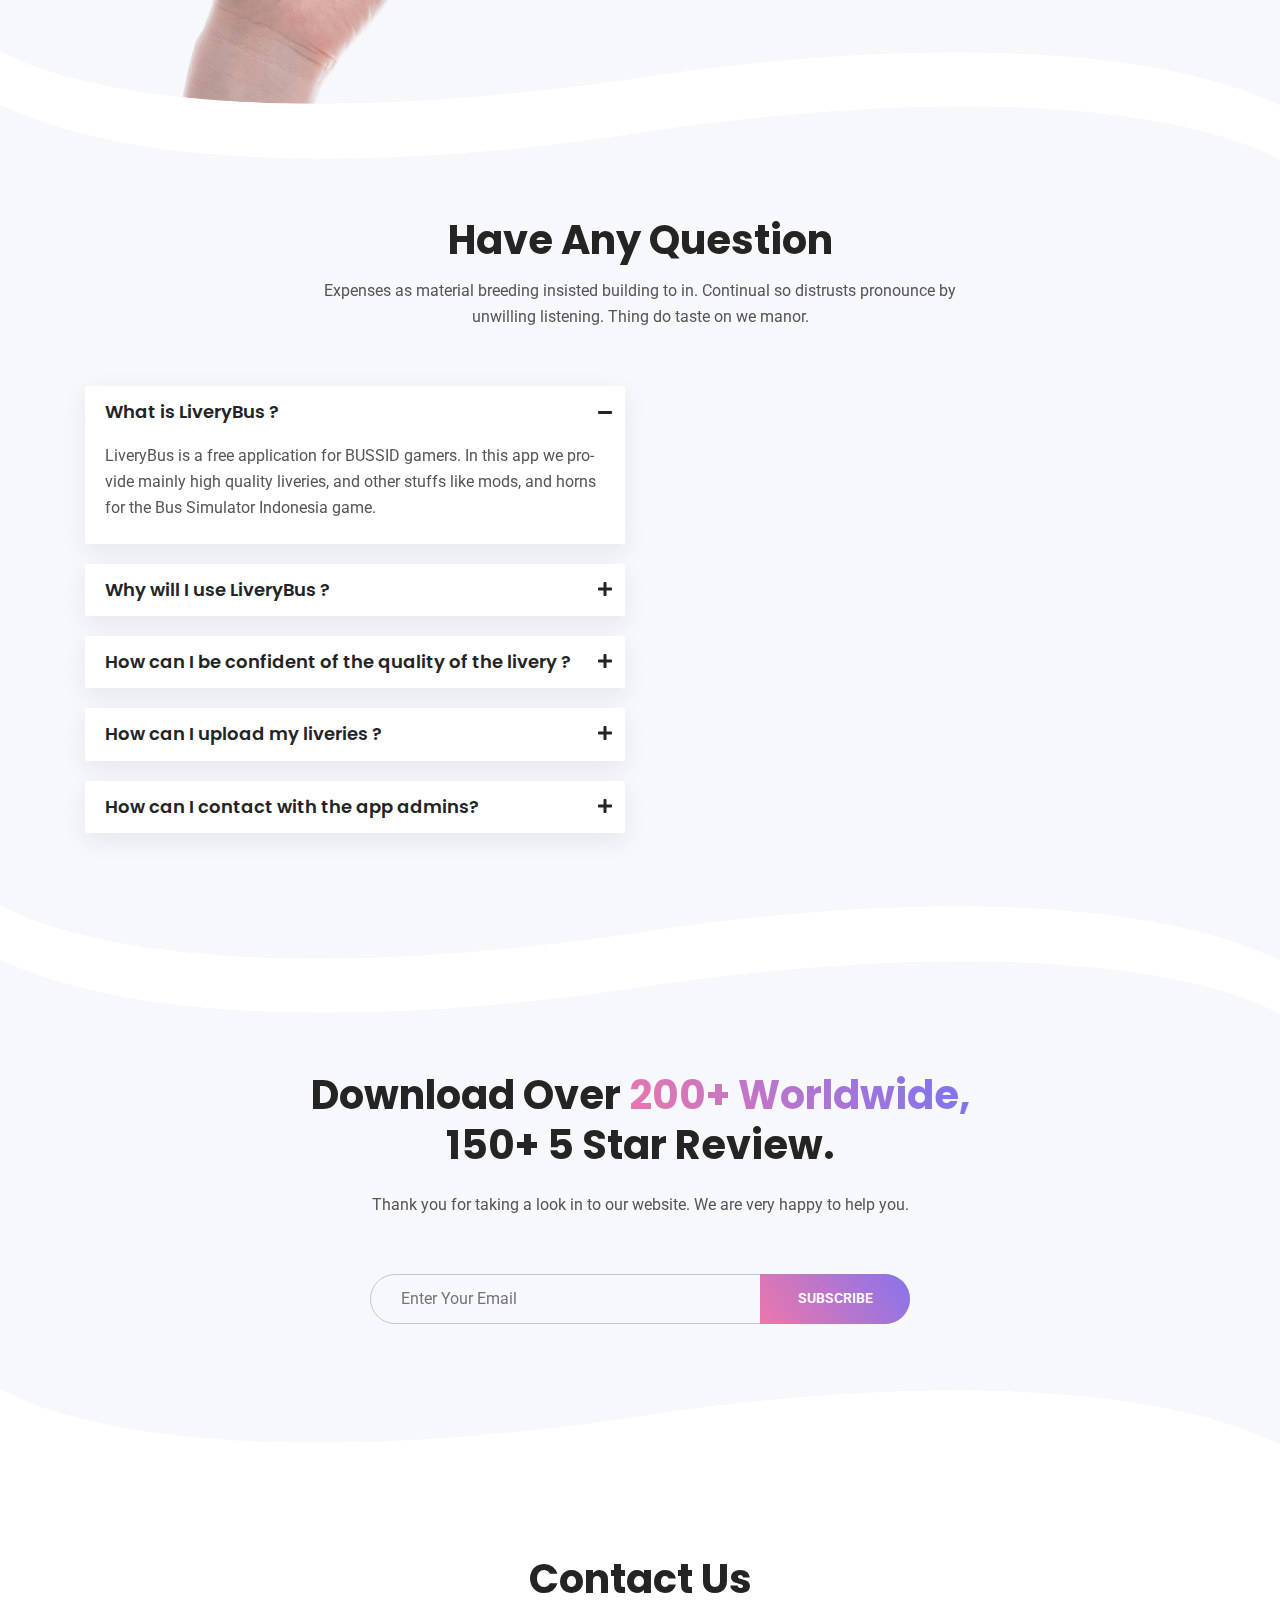
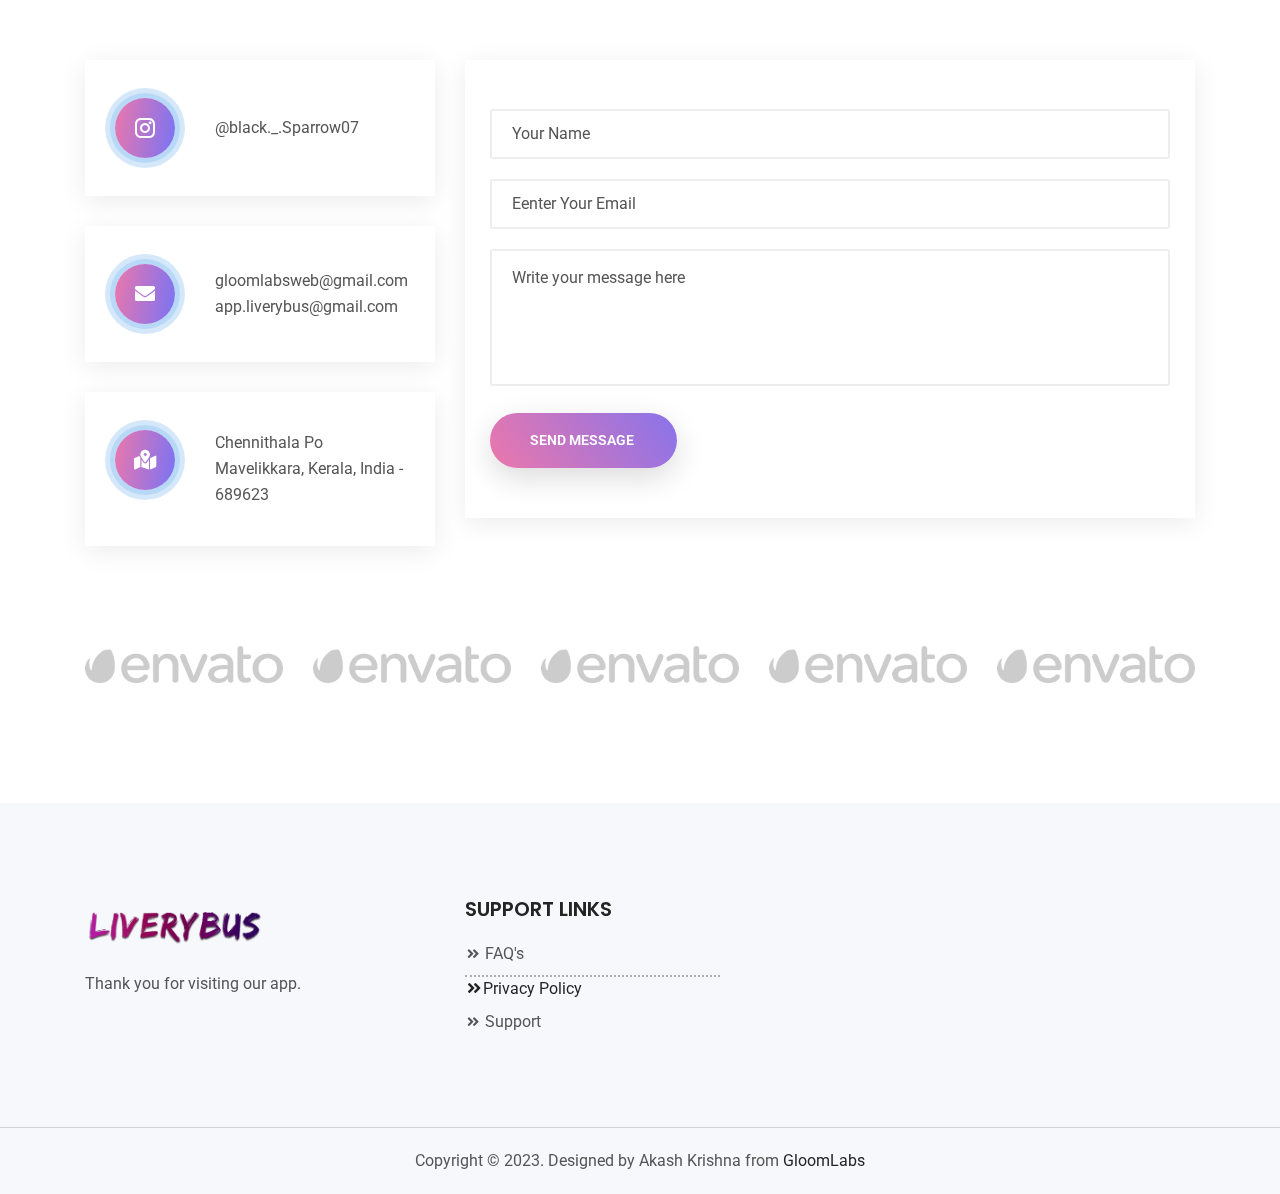
==== commit 8f43f0cd: "Update index.html" ====
--- a/index.html
+++ b/index.html
@@ -897,7 +897,9 @@
                 <div class="col-12">
                   <button type="submit" class="mybtn1"> Send Message <i class="far fa-envelope"></i>
                   </button>
-                  <input type="hidden" name="_next" value="https://yourdomain.co/thanks.html">
+                </div>
+                <div class="col-12">
+                   <input type="hidden" name="_next" value="https://yourdomain.co/thanks.html">
                   <input type="hidden" name="_autoresponse" value="Thank You For Contacting Us">
                 </div>
                 
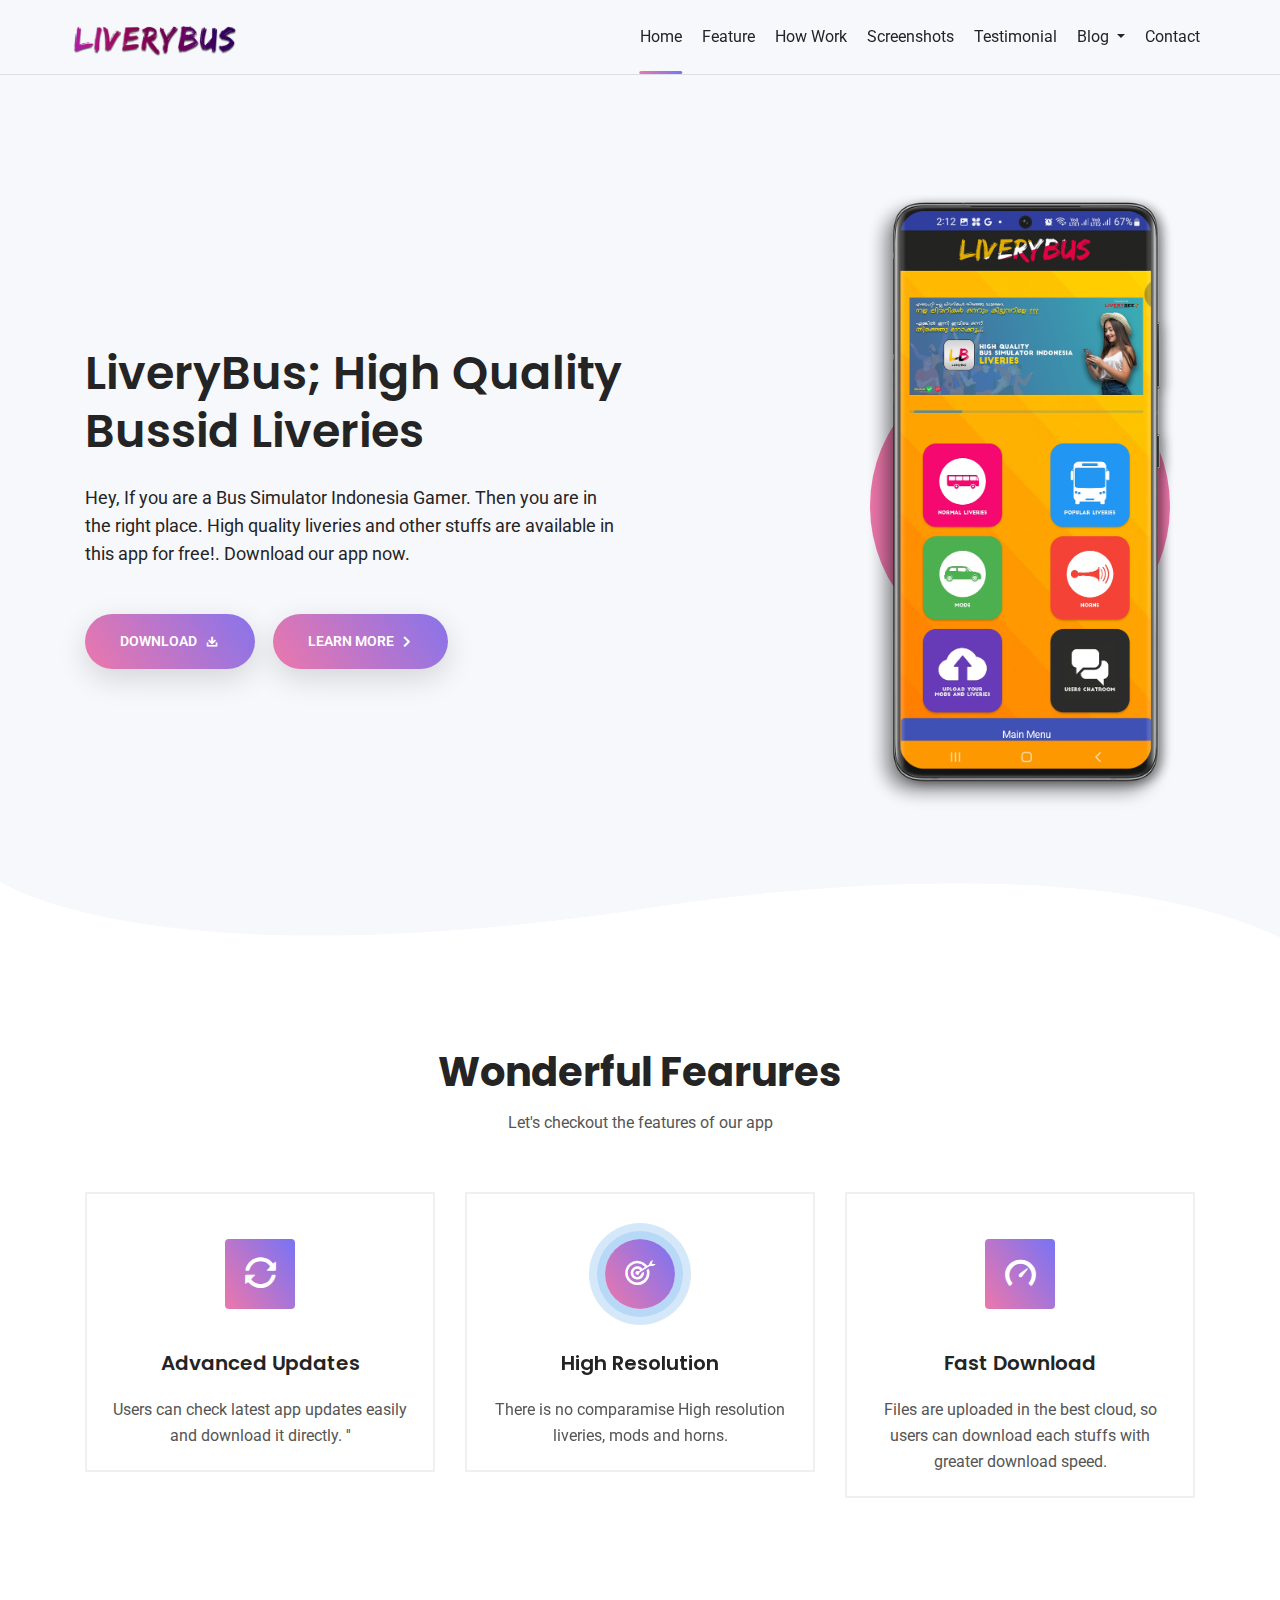
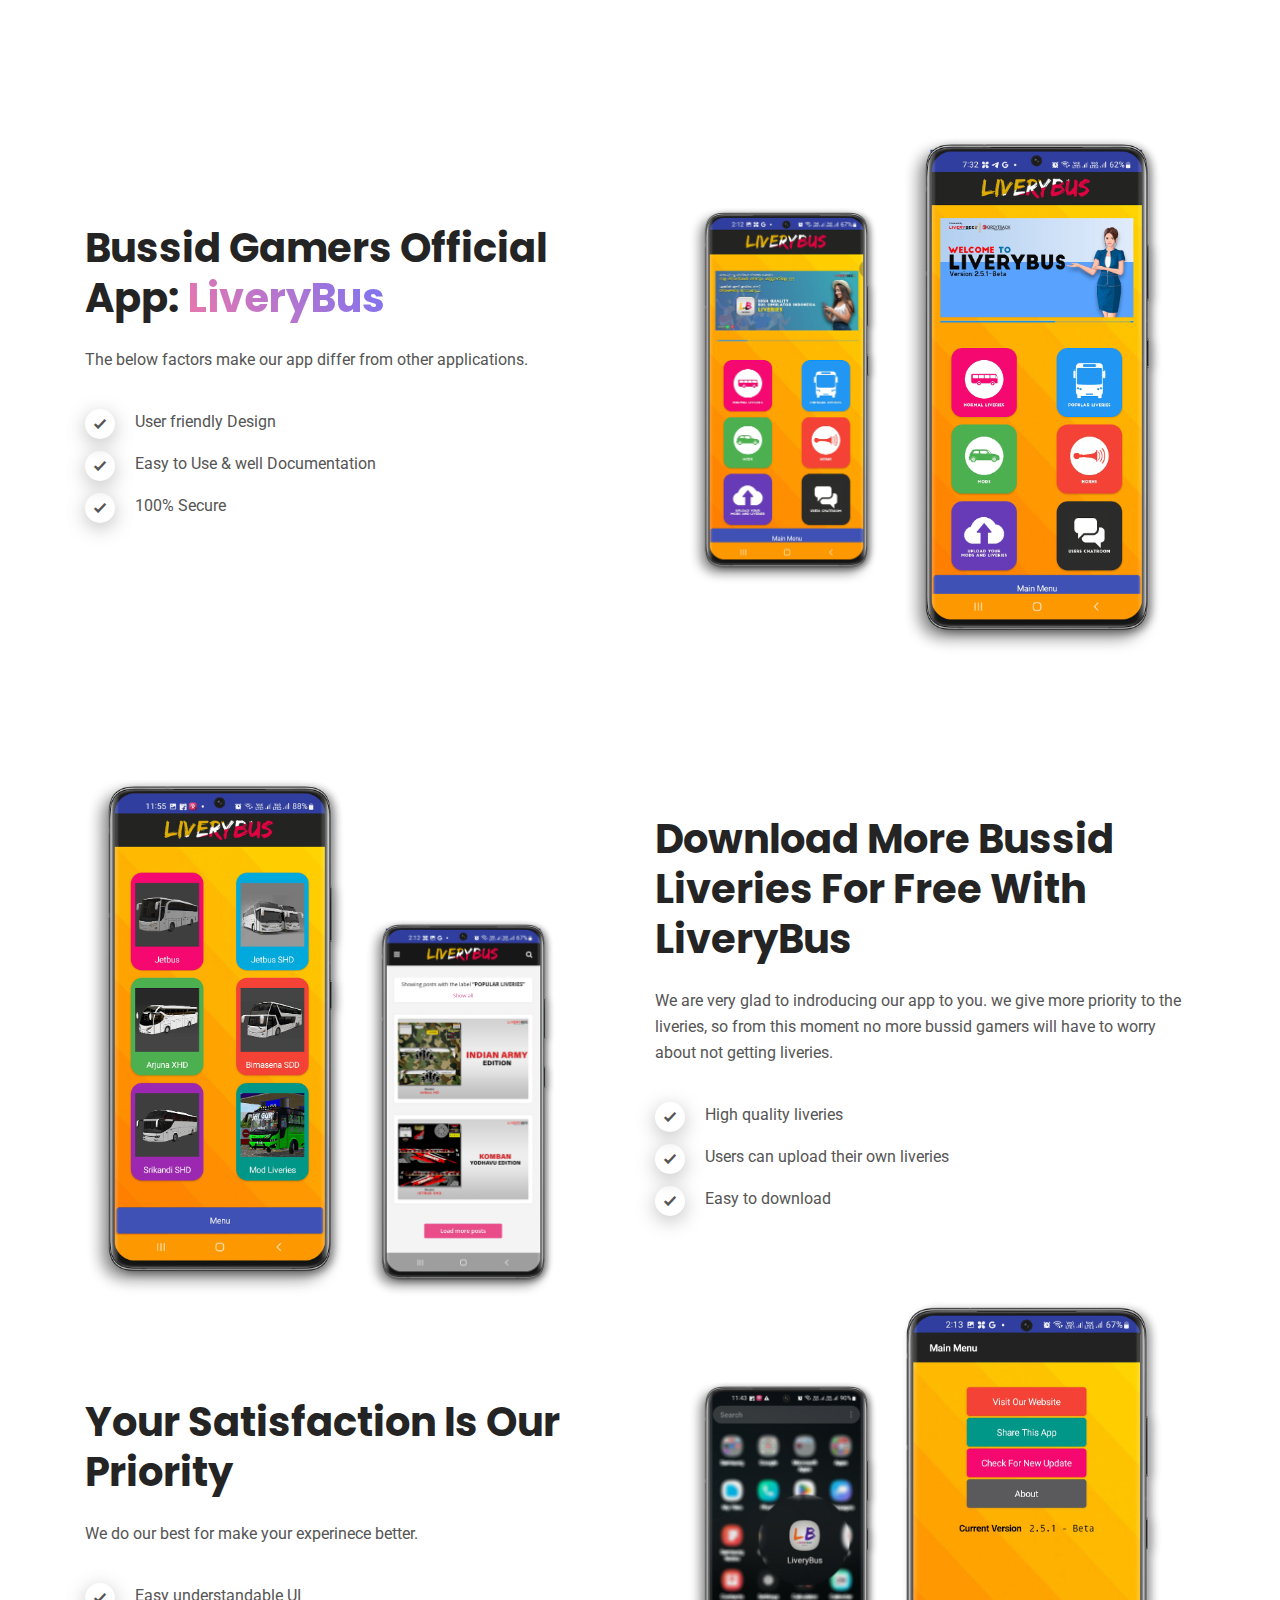
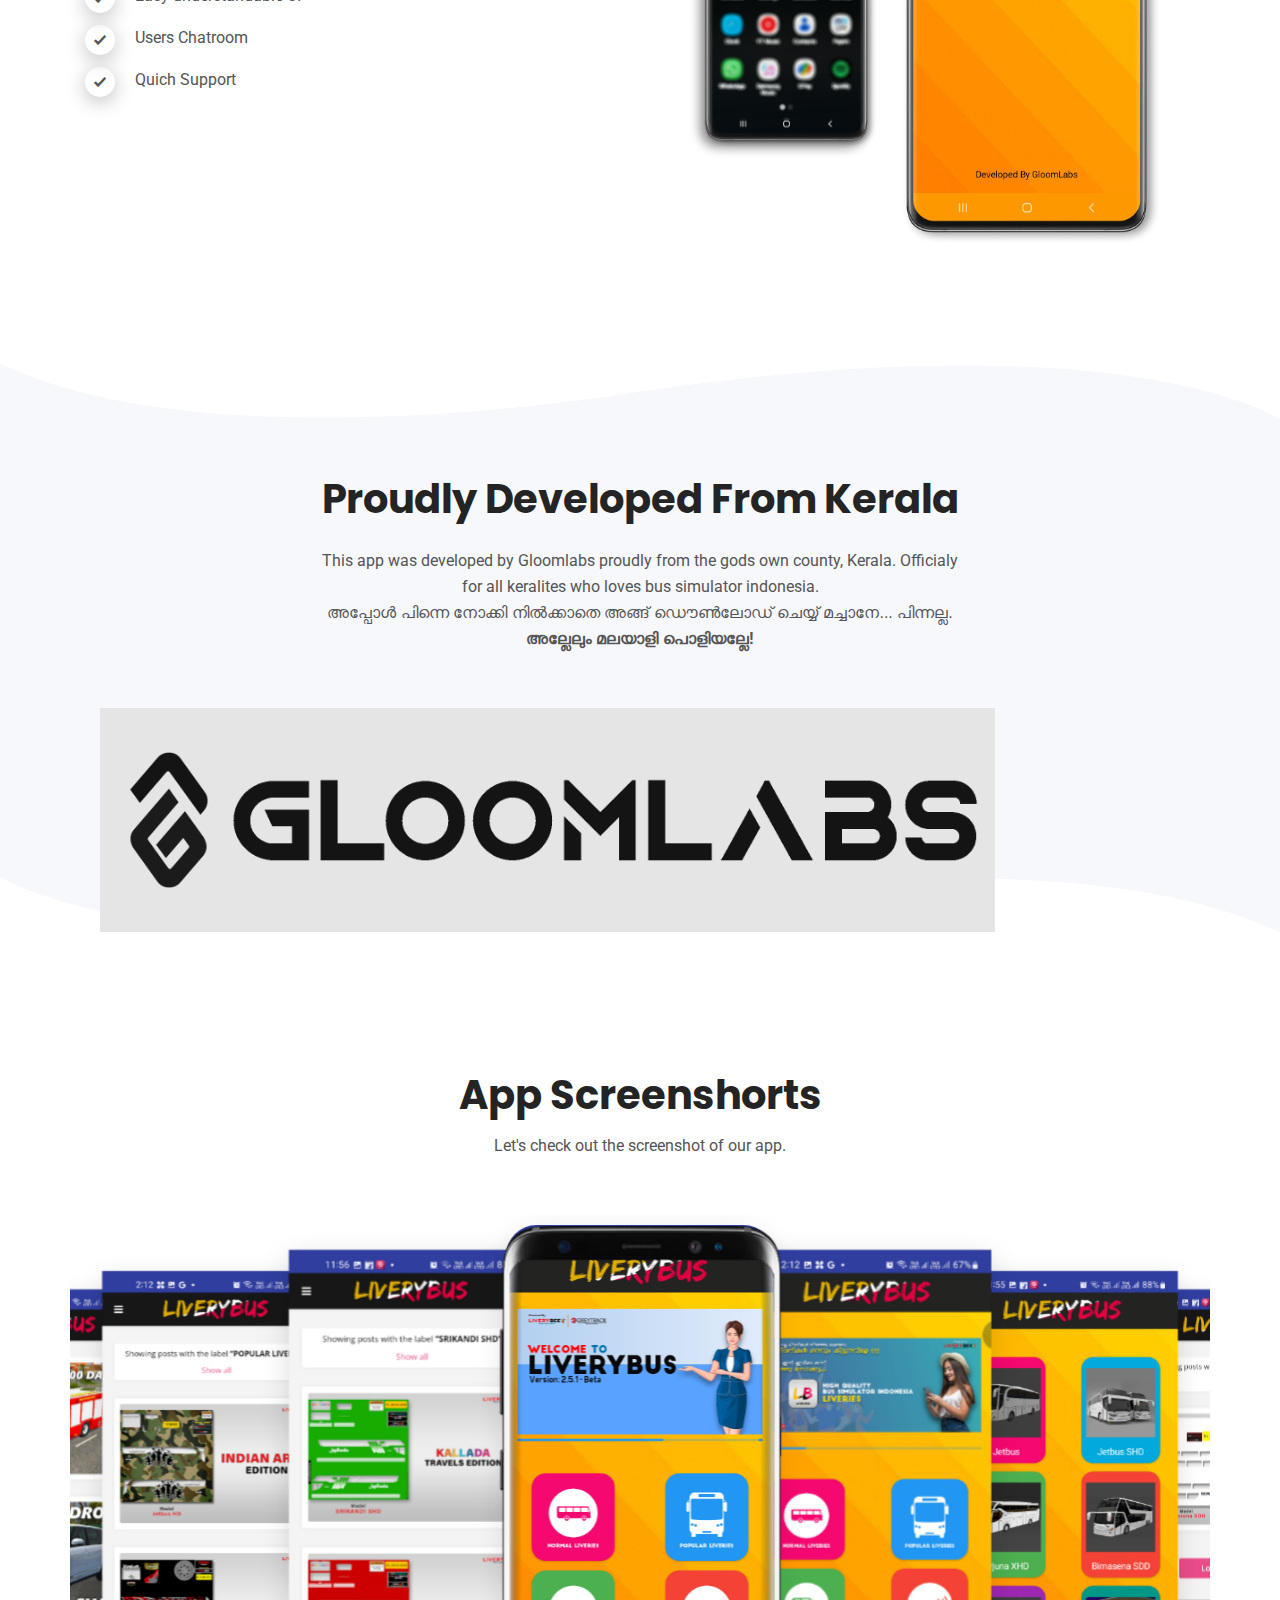
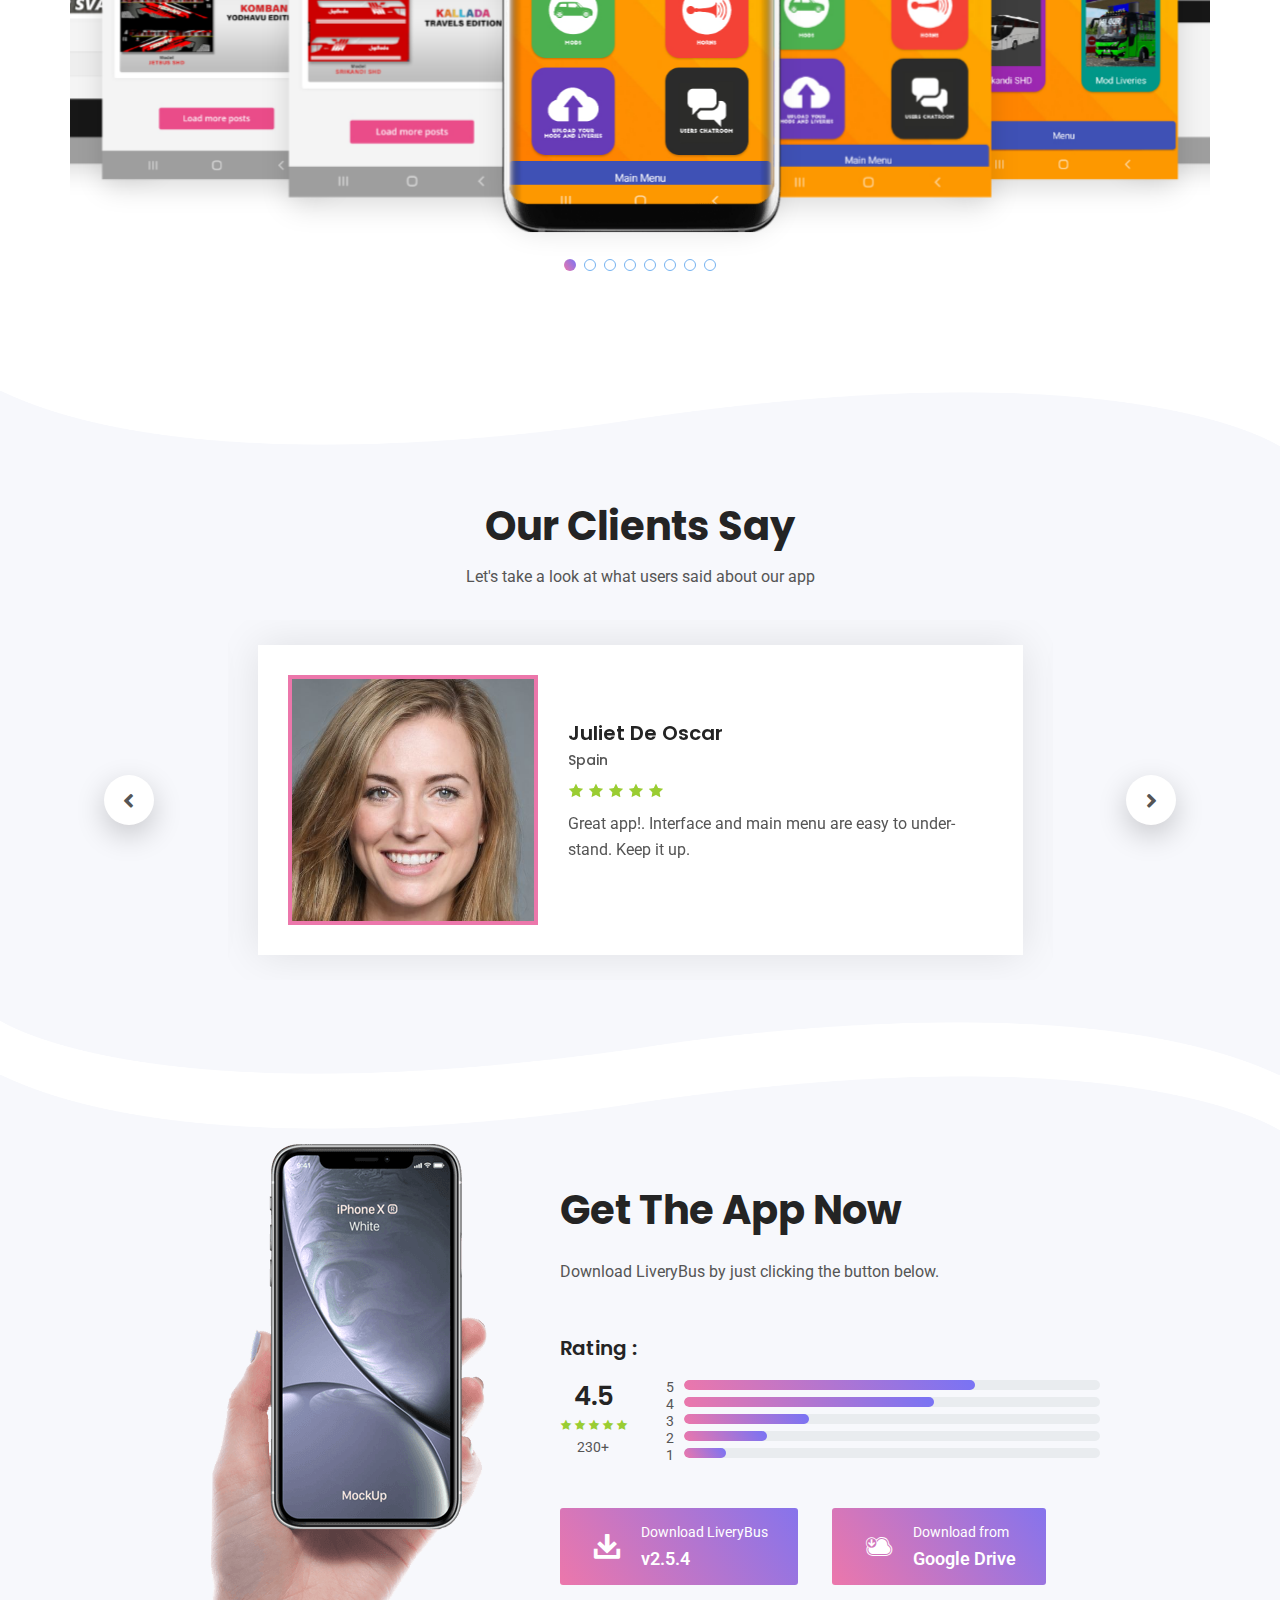
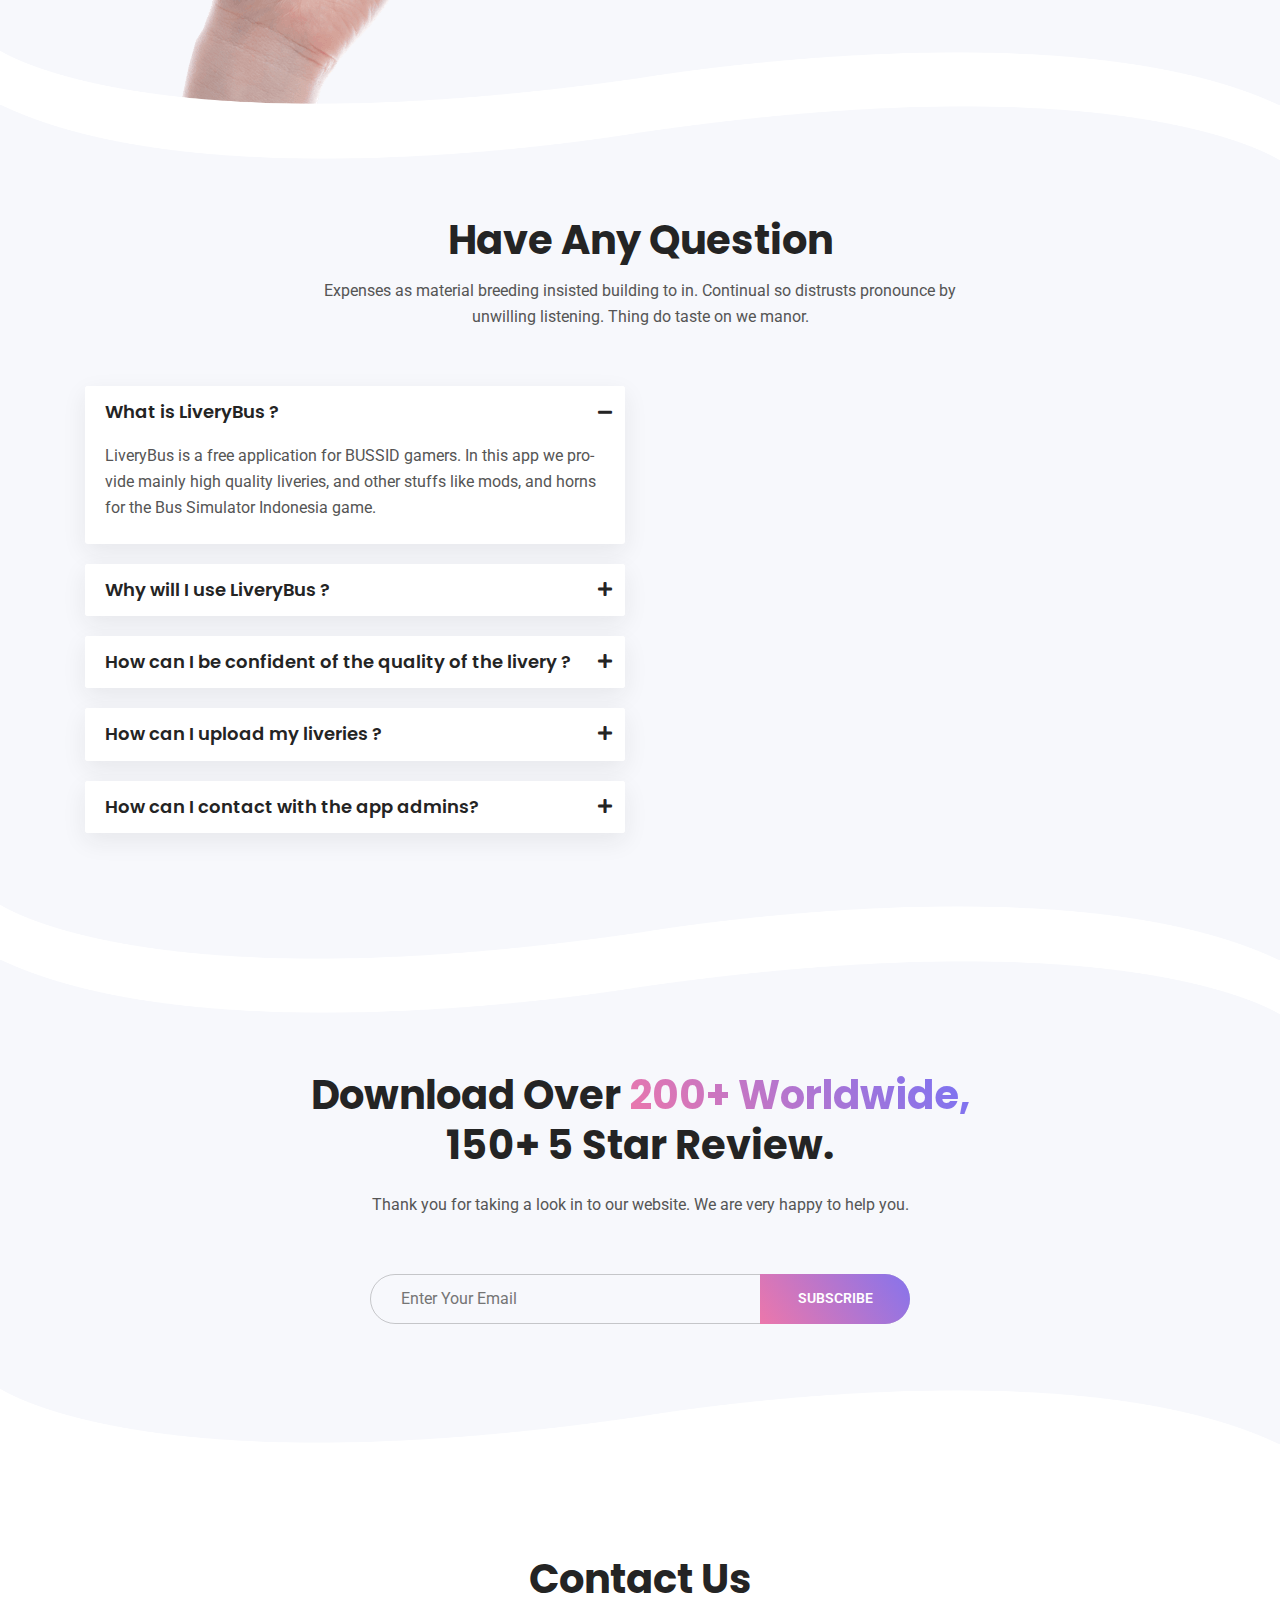
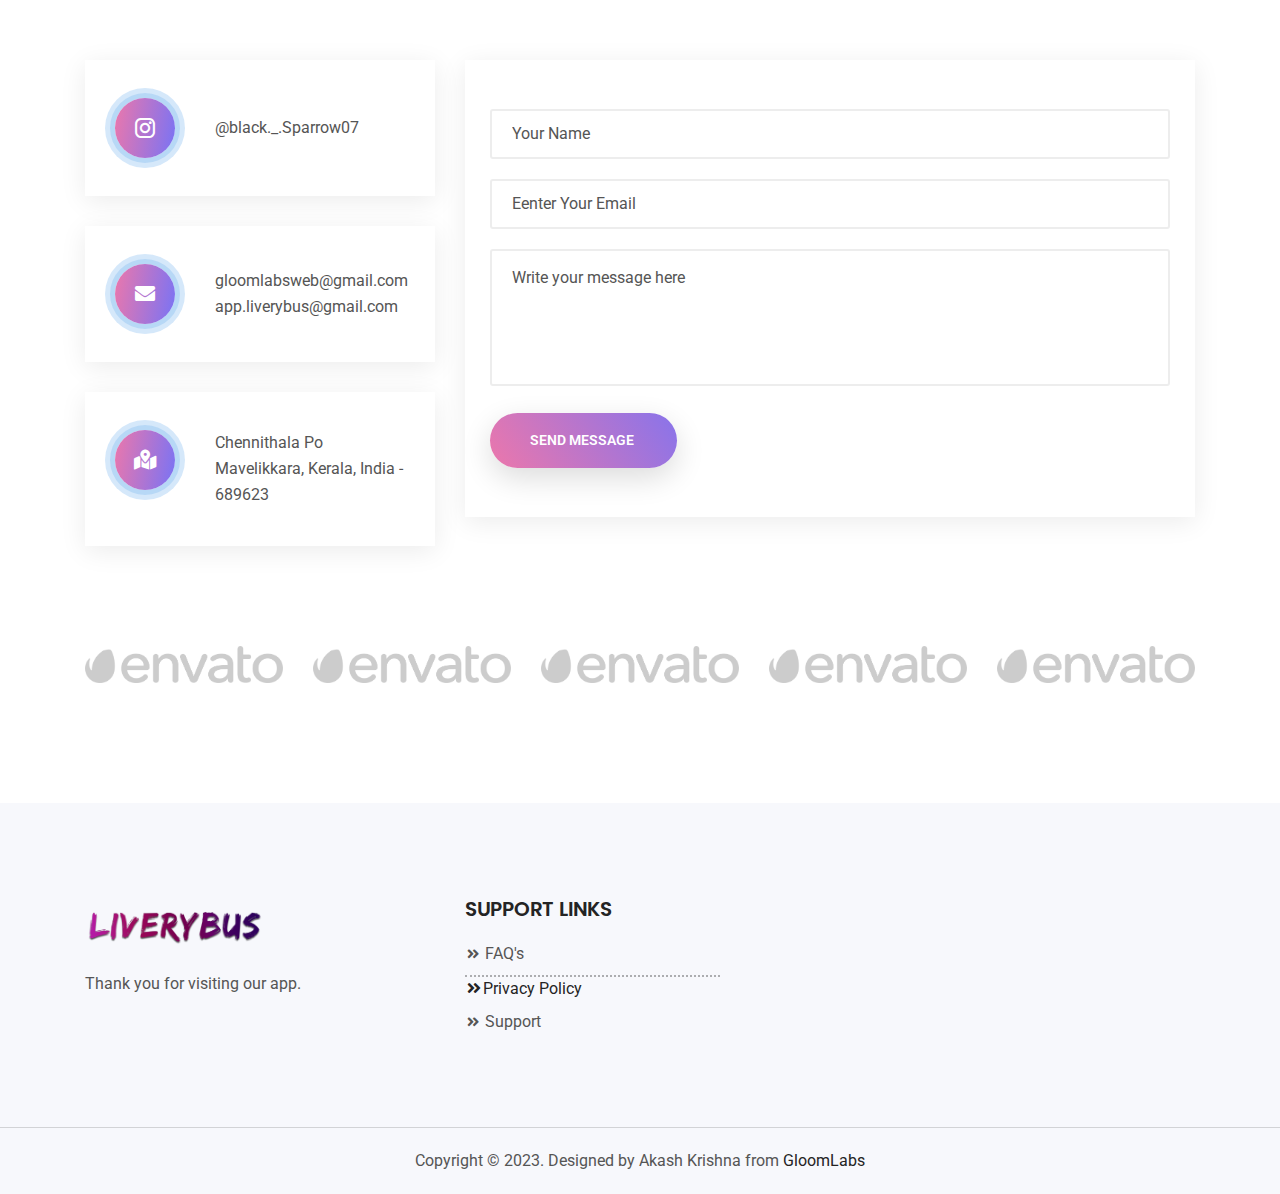
==== commit a1c2b0f6: "Update index.html" ====
--- a/index.html
+++ b/index.html
@@ -884,6 +884,10 @@
           <div class="contact-form-wrapper">
             <form action="https://formsubmit.co/app.liverybus@gmail.com" method="POST">
               <div class="row">
+                <div>
+                   <input type="hidden" name="_next" value="https://liverybus.github.io">
+                  <input type="hidden" name="_autoresponse" value="Thank You For Contacting Us">
+                </div>
                 <div class="col-md-12">
                   <input type="text" class="input-field borderd" id="uname" placeholder="Your Name" required>
                 </div>
@@ -897,10 +901,6 @@
                 <div class="col-12">
                   <button type="submit" class="mybtn1"> Send Message <i class="far fa-envelope"></i>
                   </button>
-                </div>
-                <div class="col-12">
-                   <input type="hidden" name="_next" value="https://yourdomain.co/thanks.html">
-                  <input type="hidden" name="_autoresponse" value="Thank You For Contacting Us">
                 </div>
                 
               </div>
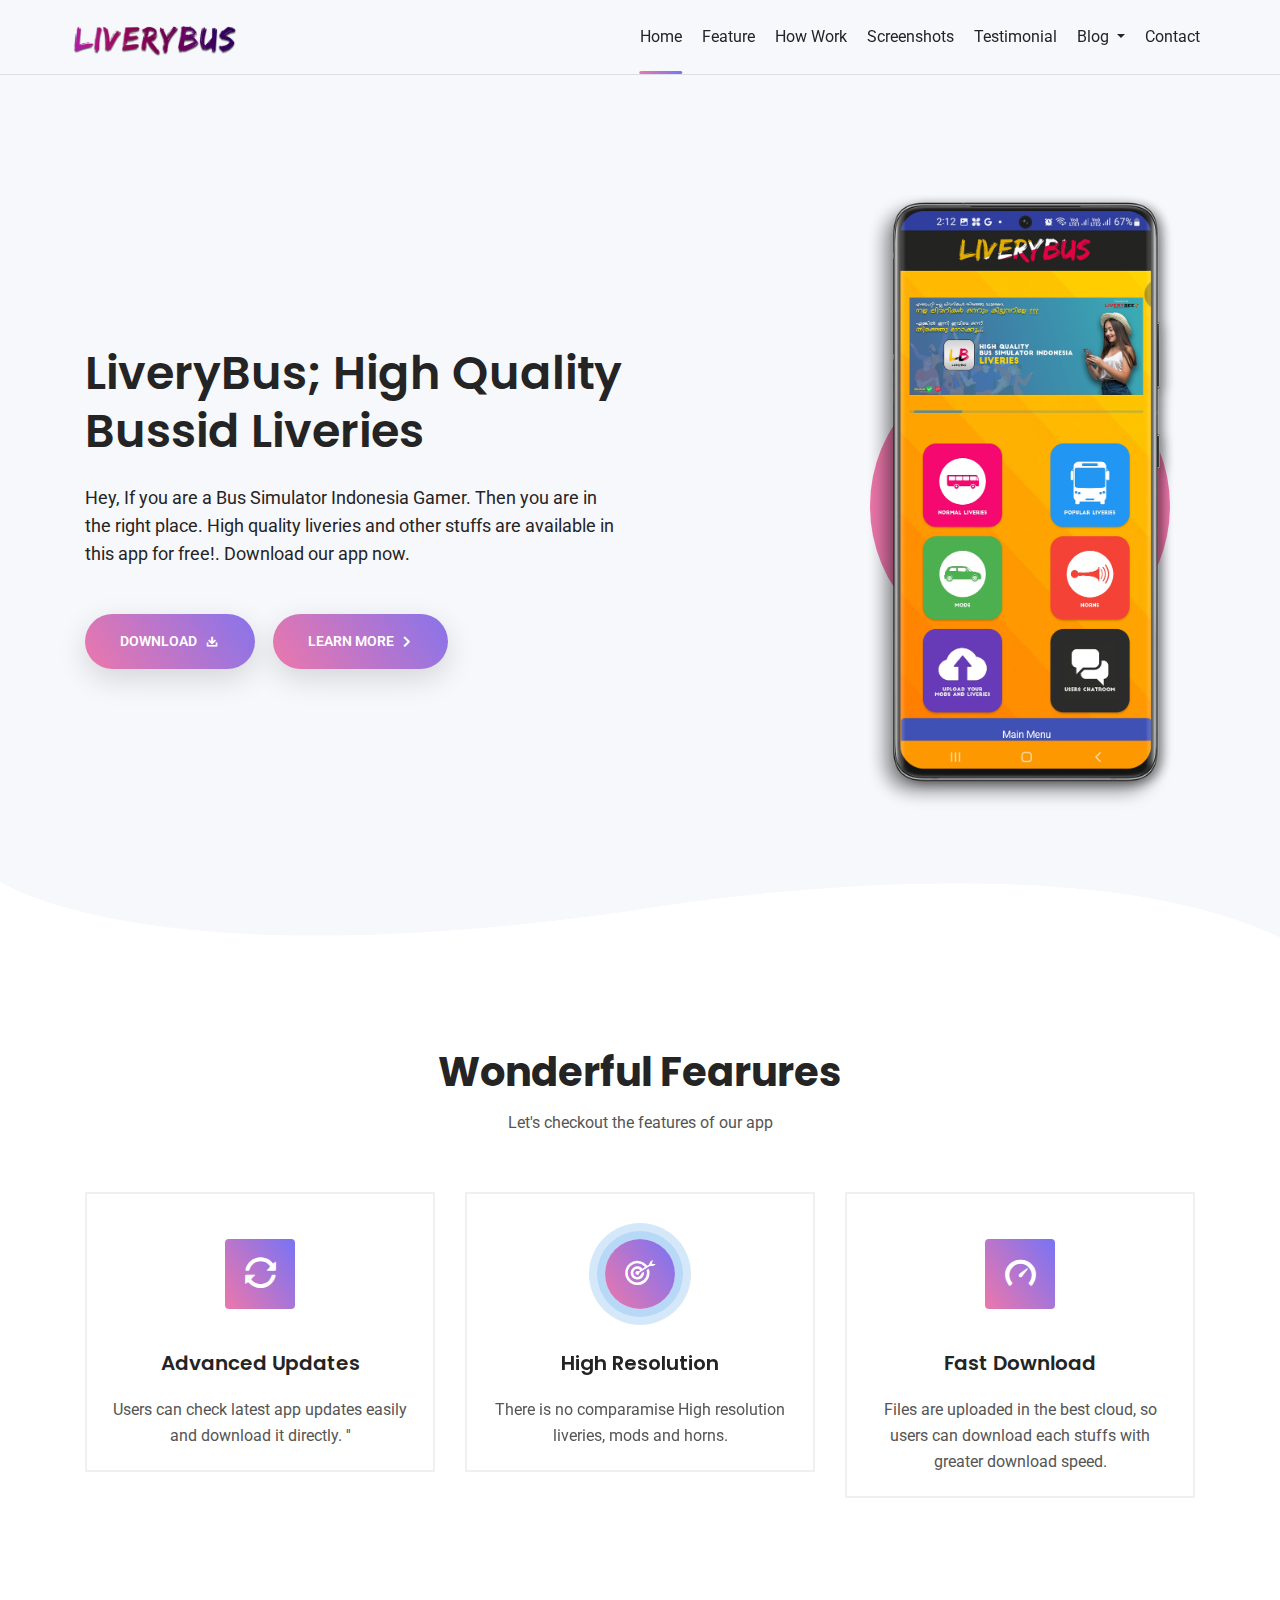
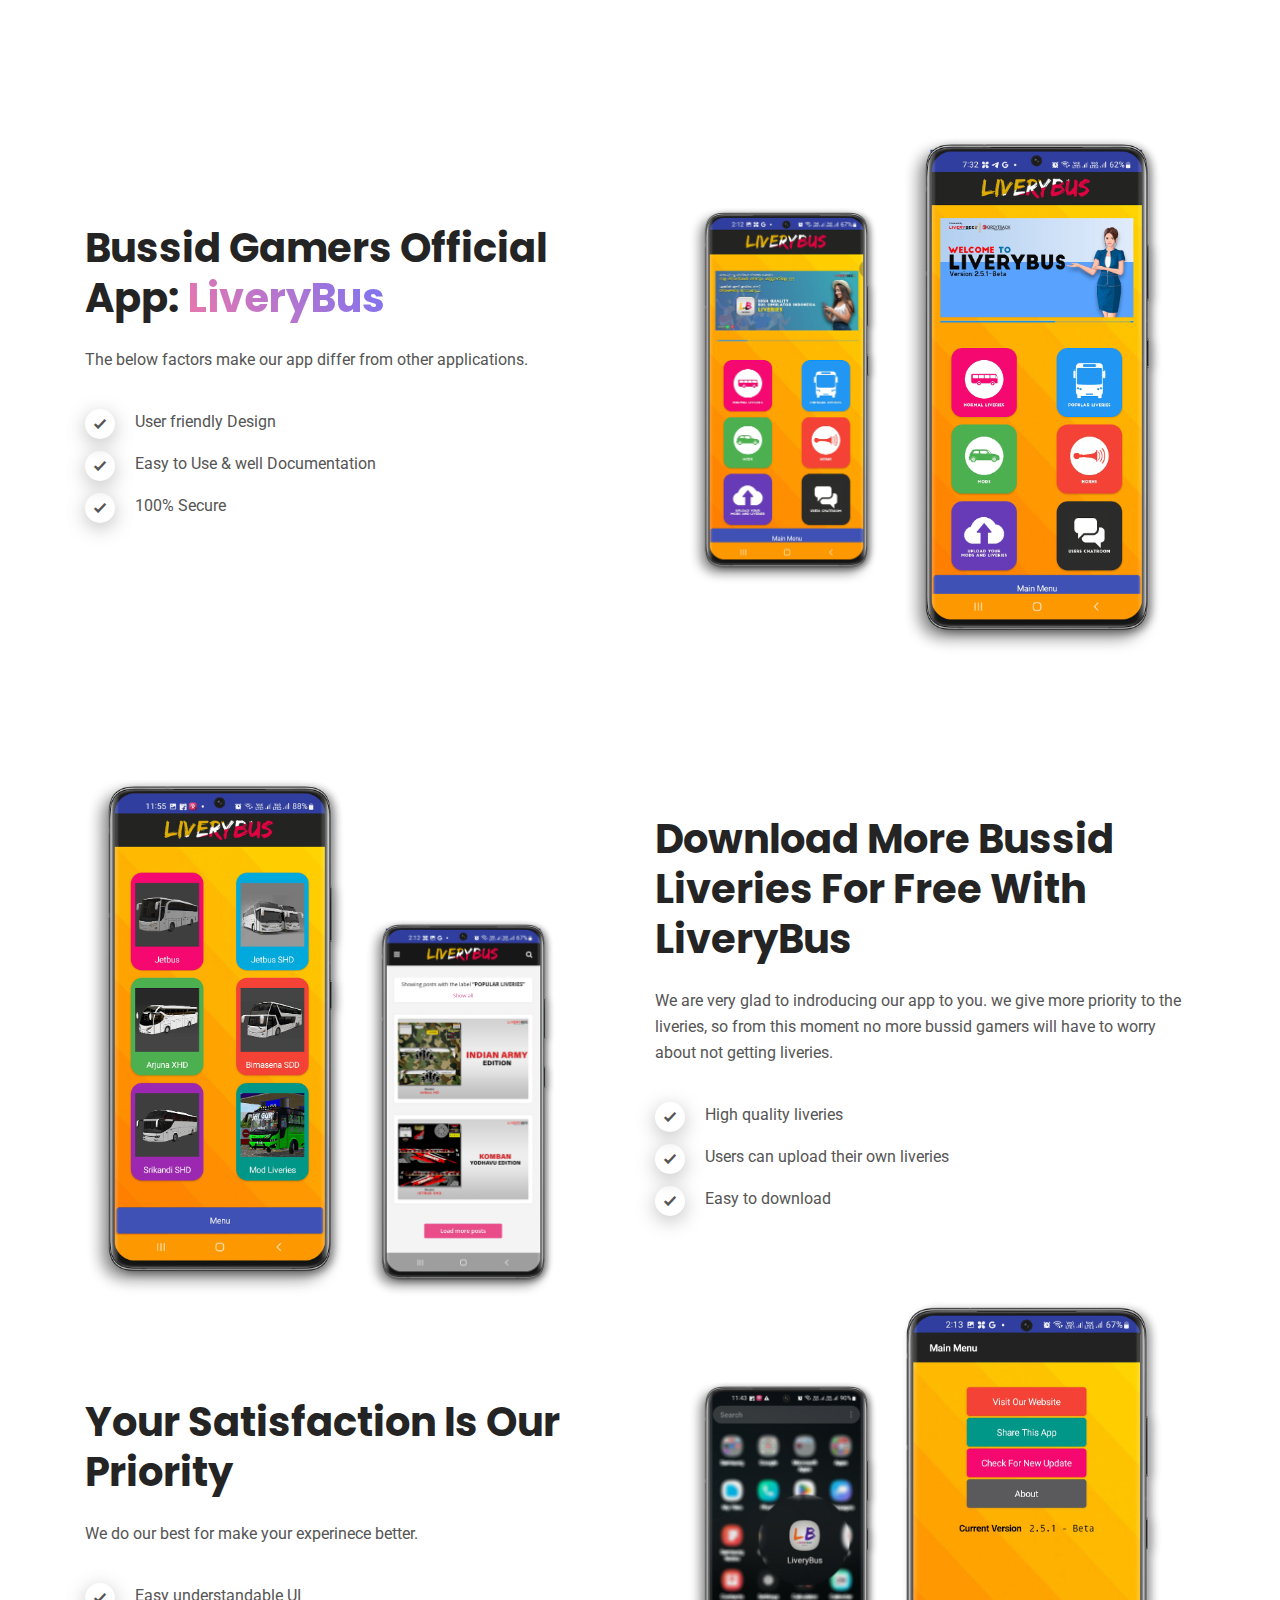
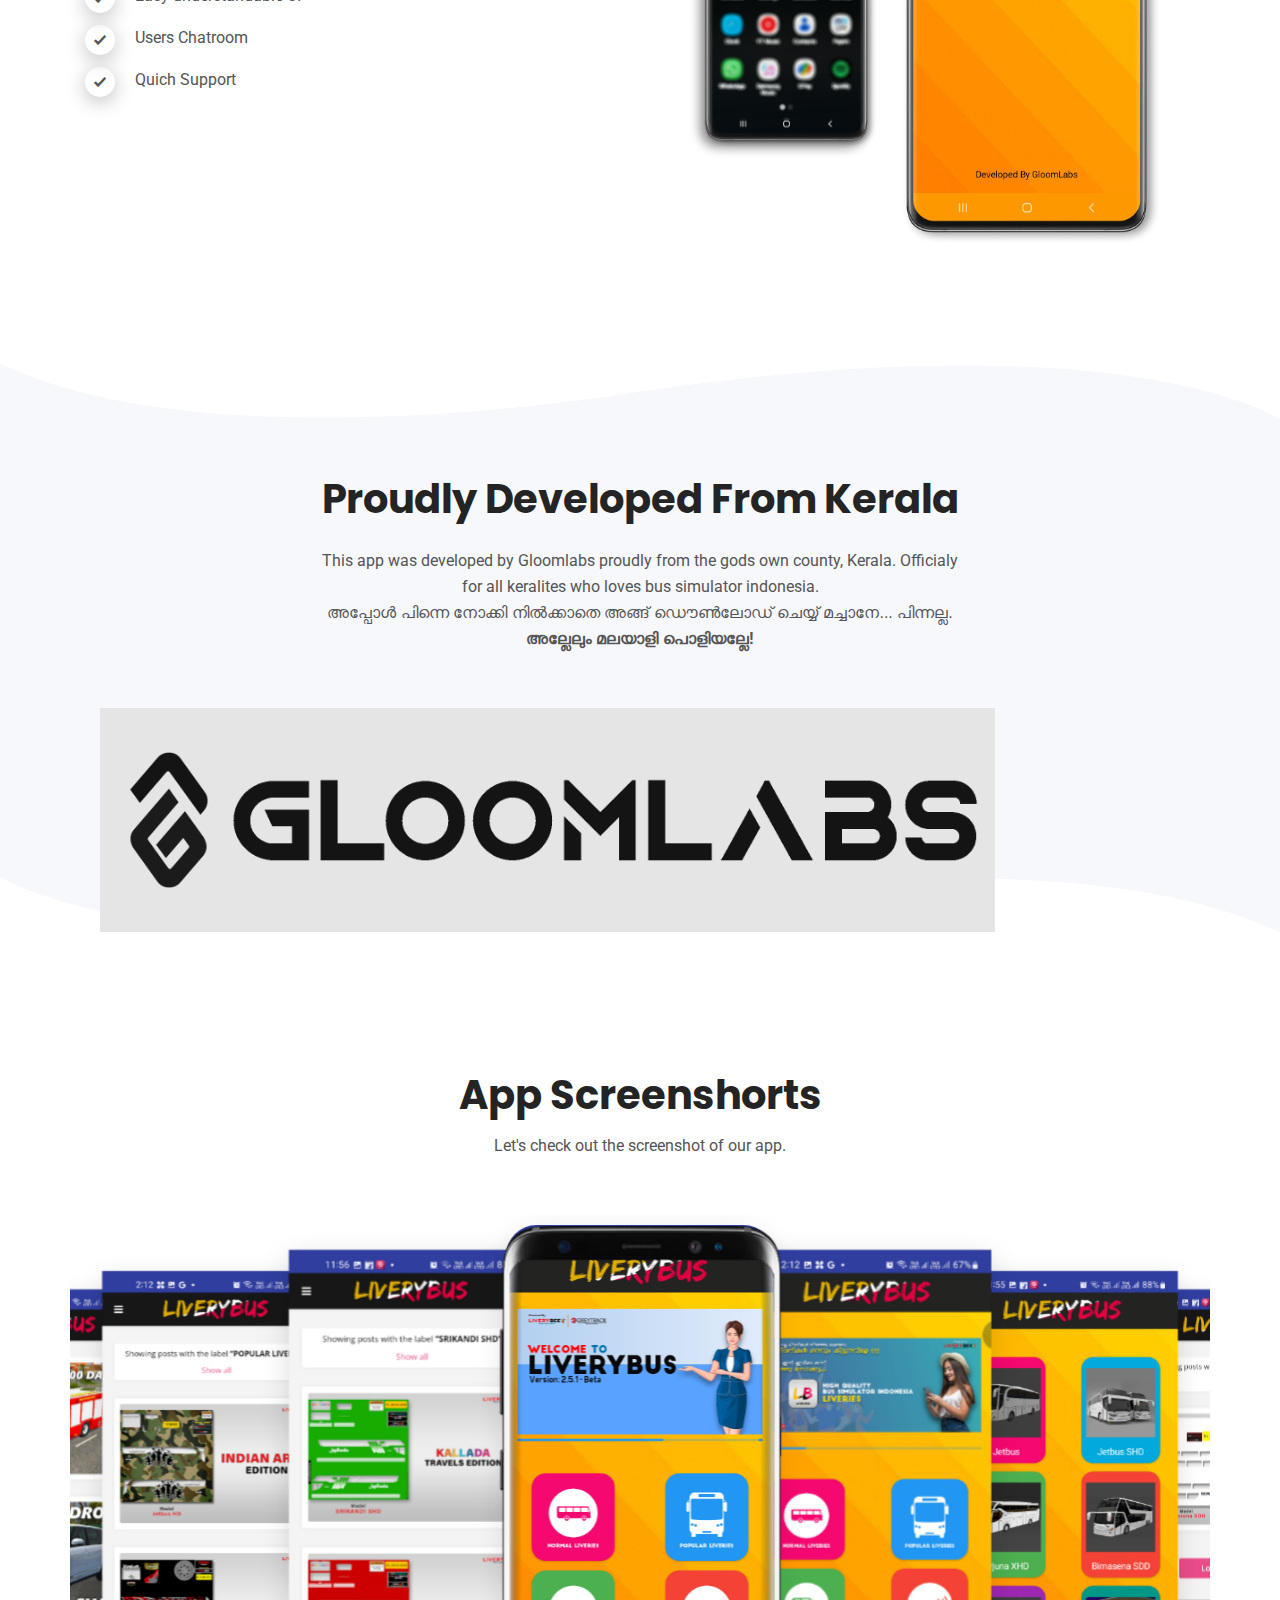
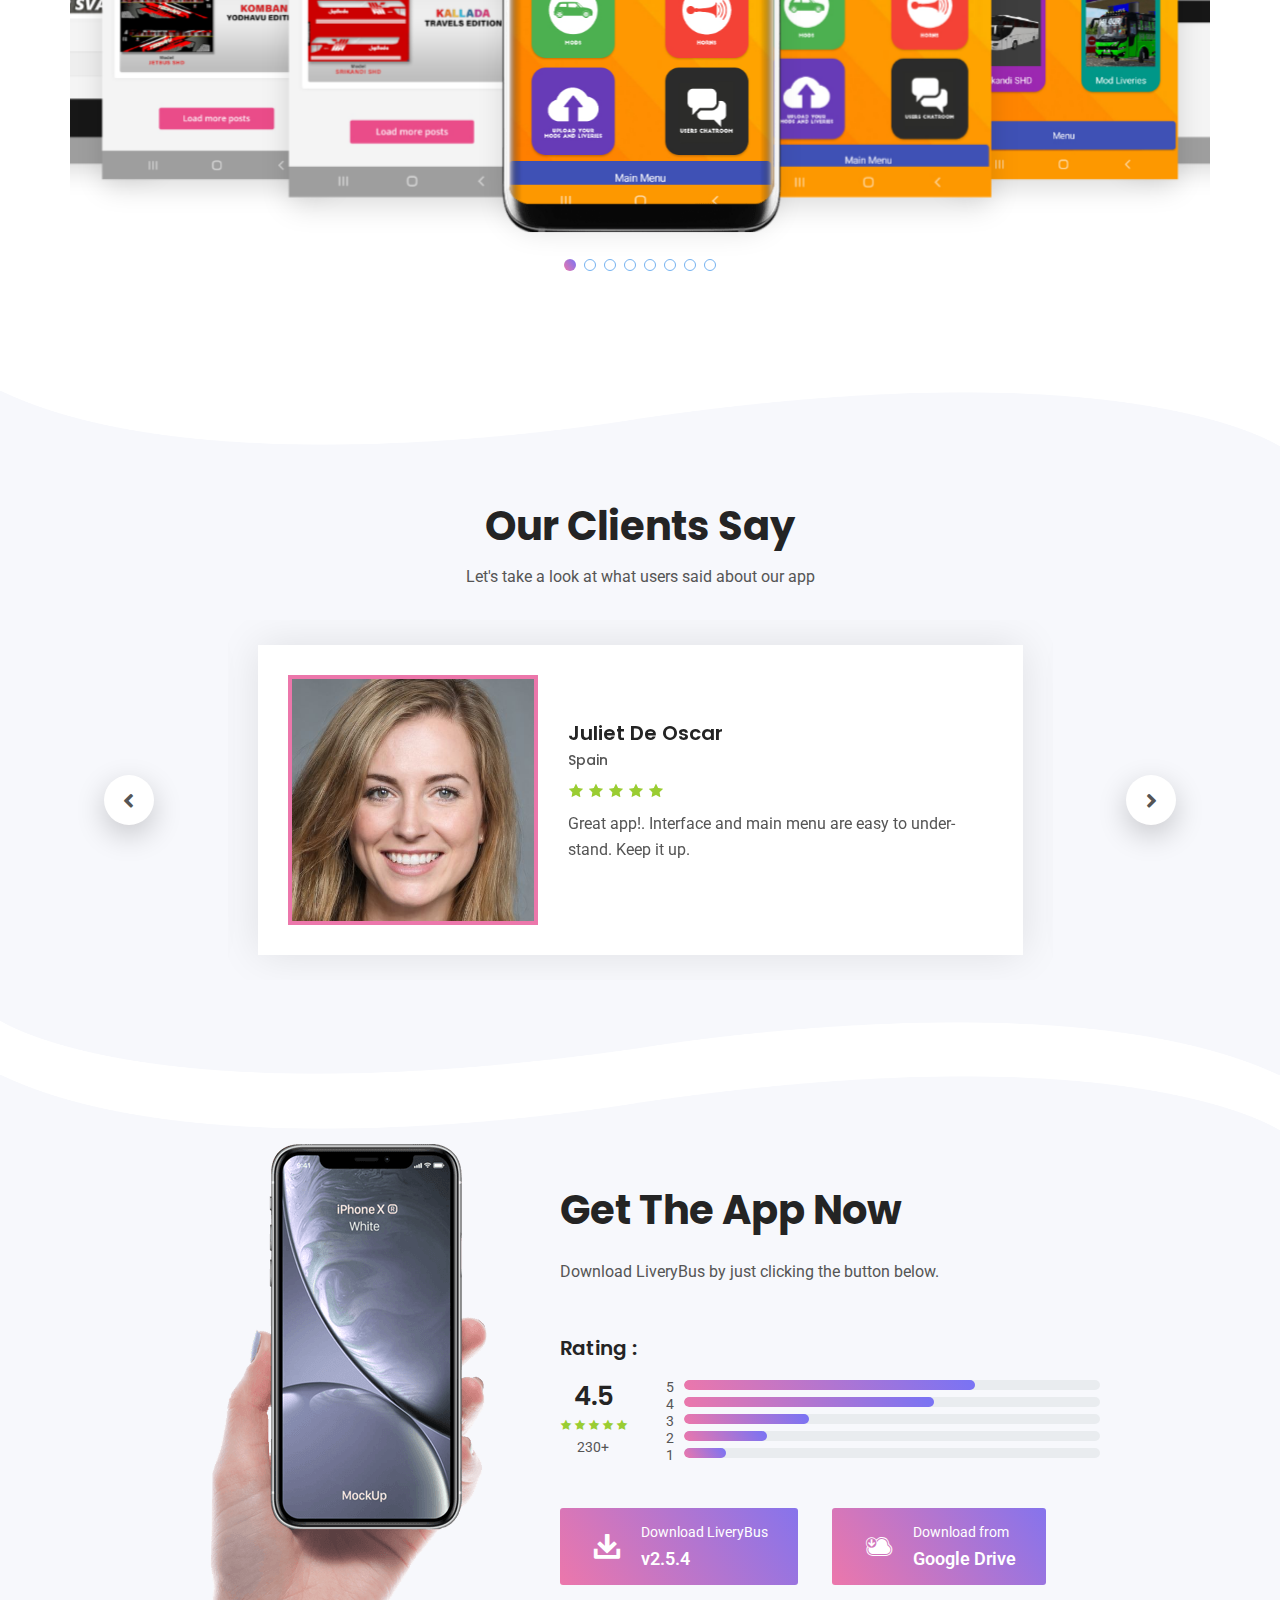
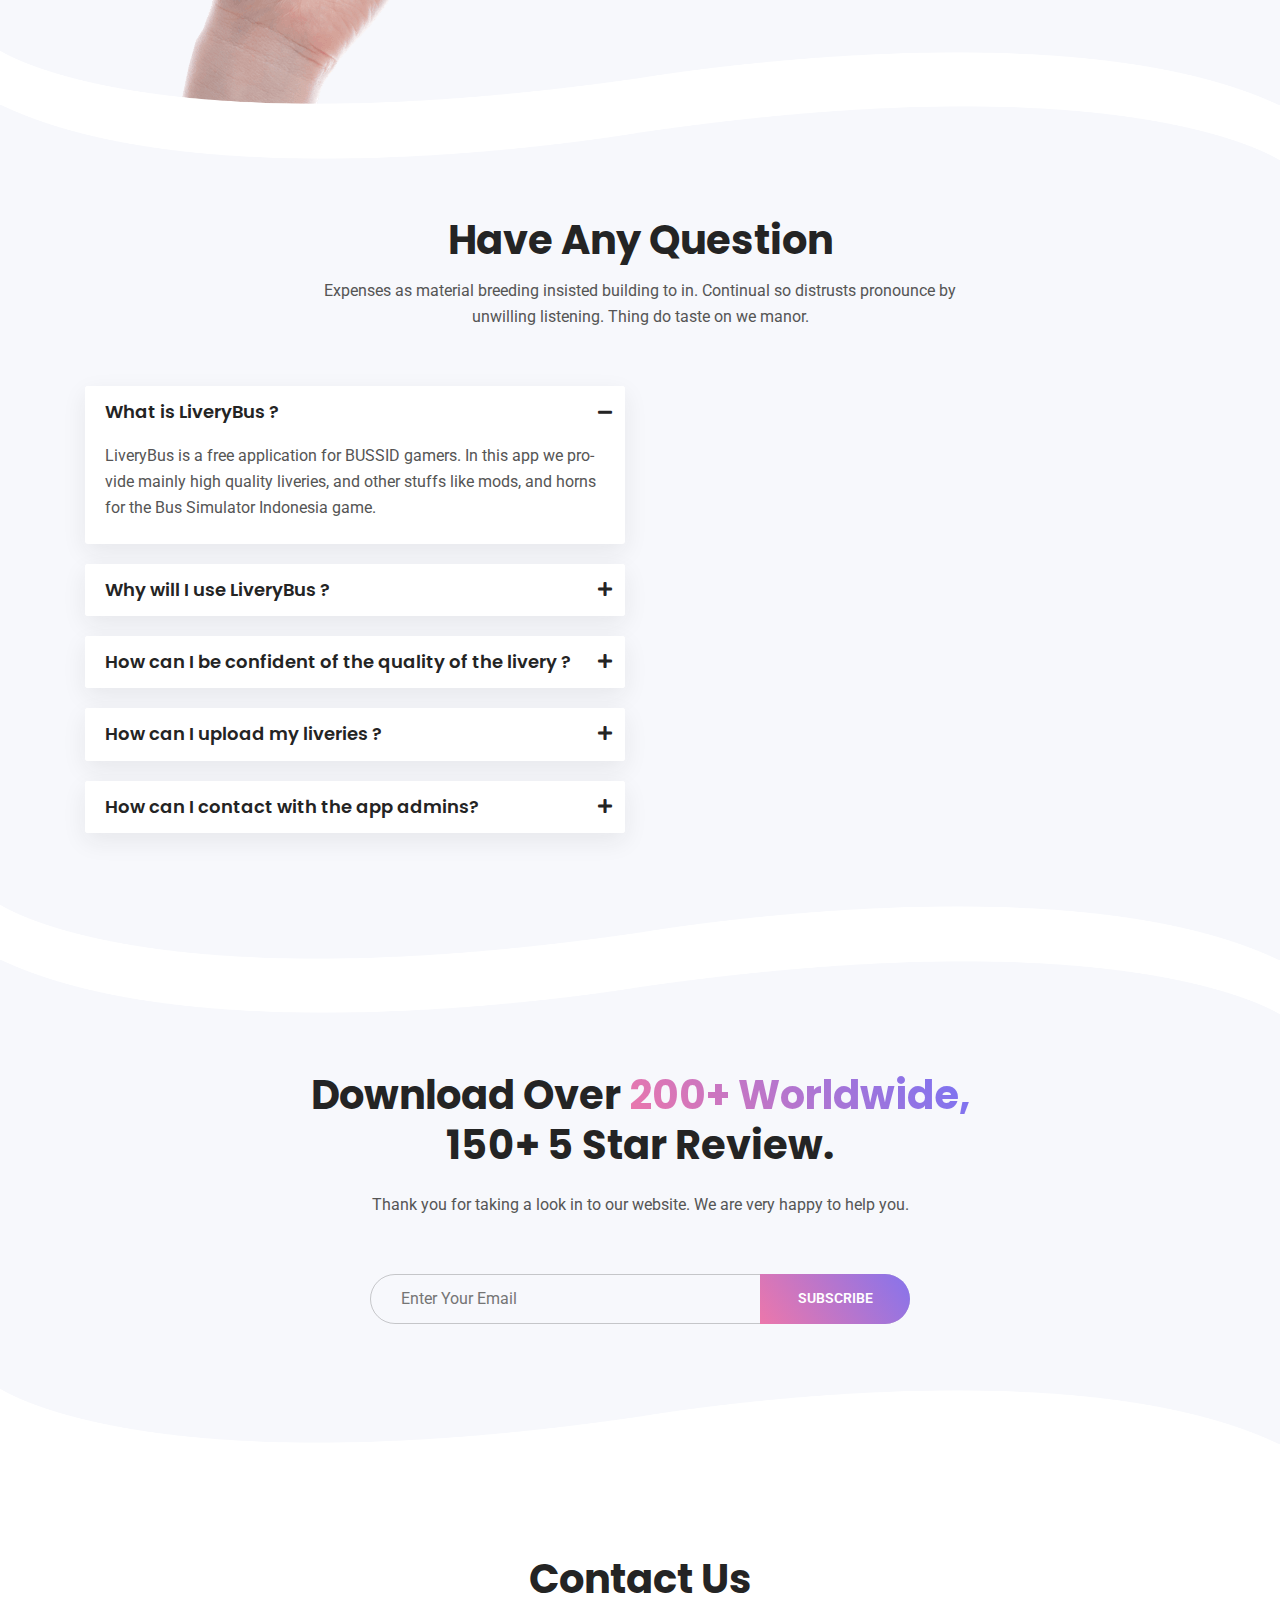
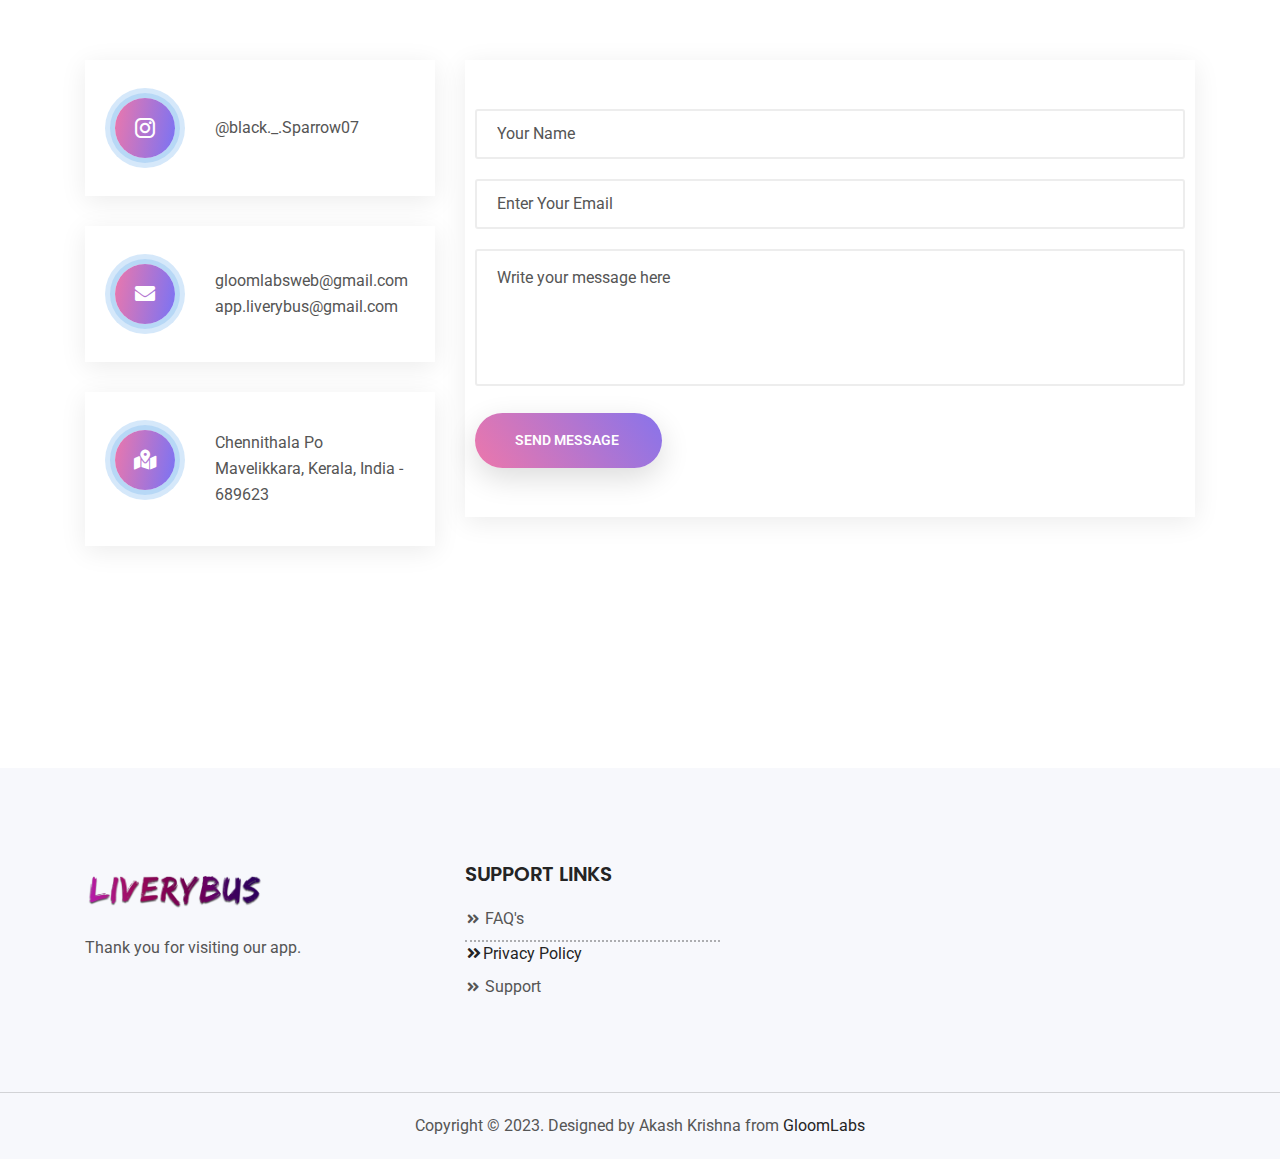
==== commit 2a815b47: "Update index.html" ====
--- a/index.html
+++ b/index.html
@@ -880,28 +880,21 @@
             </li>
           </ul>
         </div>
+        
         <div class="col-xl-8">
           <div class="contact-form-wrapper">
             <form action="https://formsubmit.co/app.liverybus@gmail.com" method="POST">
               <div class="row">
                 <div>
-                   <input type="hidden" name="_next" value="https://liverybus.github.io">
+                  <input type="hidden" name="_next" value="https://liverybus.github.io">
                   <input type="hidden" name="_autoresponse" value="Thank You For Contacting Us">
-                </div>
-                <div class="col-md-12">
                   <input type="text" class="input-field borderd" id="uname" placeholder="Your Name" required>
-                </div>
-                <div class="col-md-12">
-                  <input type="email" class="input-field borderd" id="email" placeholder="Eenter Your Email" required>
-                </div>
-                <div class="col-12">
+                  <input type="email" class="input-field borderd" id="email" placeholder="Enter Your Email" required>
                   <textarea class="input-field borderd textarea" rows="3" id="message" placeholder="Write your message here"
                     required></textarea>
-                </div>
-                <div class="col-12">
                   <button type="submit" class="mybtn1"> Send Message <i class="far fa-envelope"></i>
                   </button>
-                </div>
+
                 
               </div>
             </form>
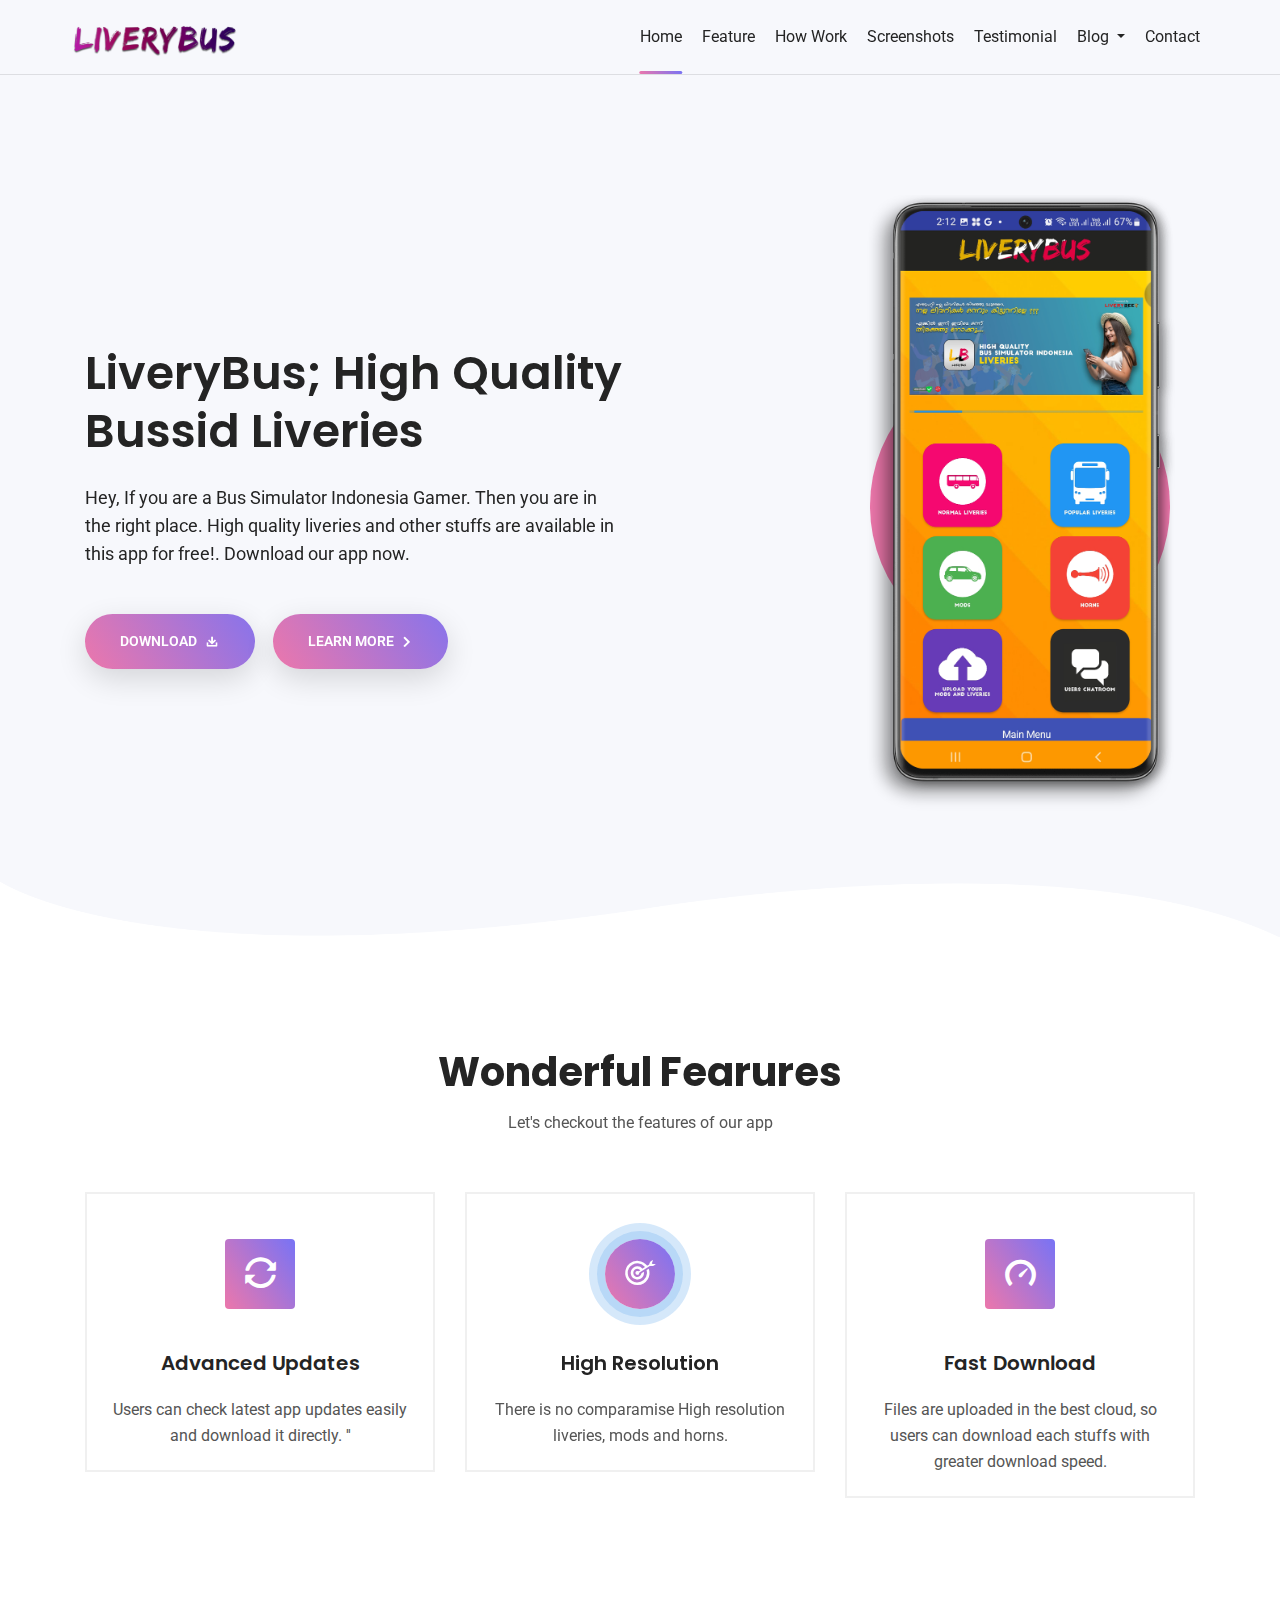
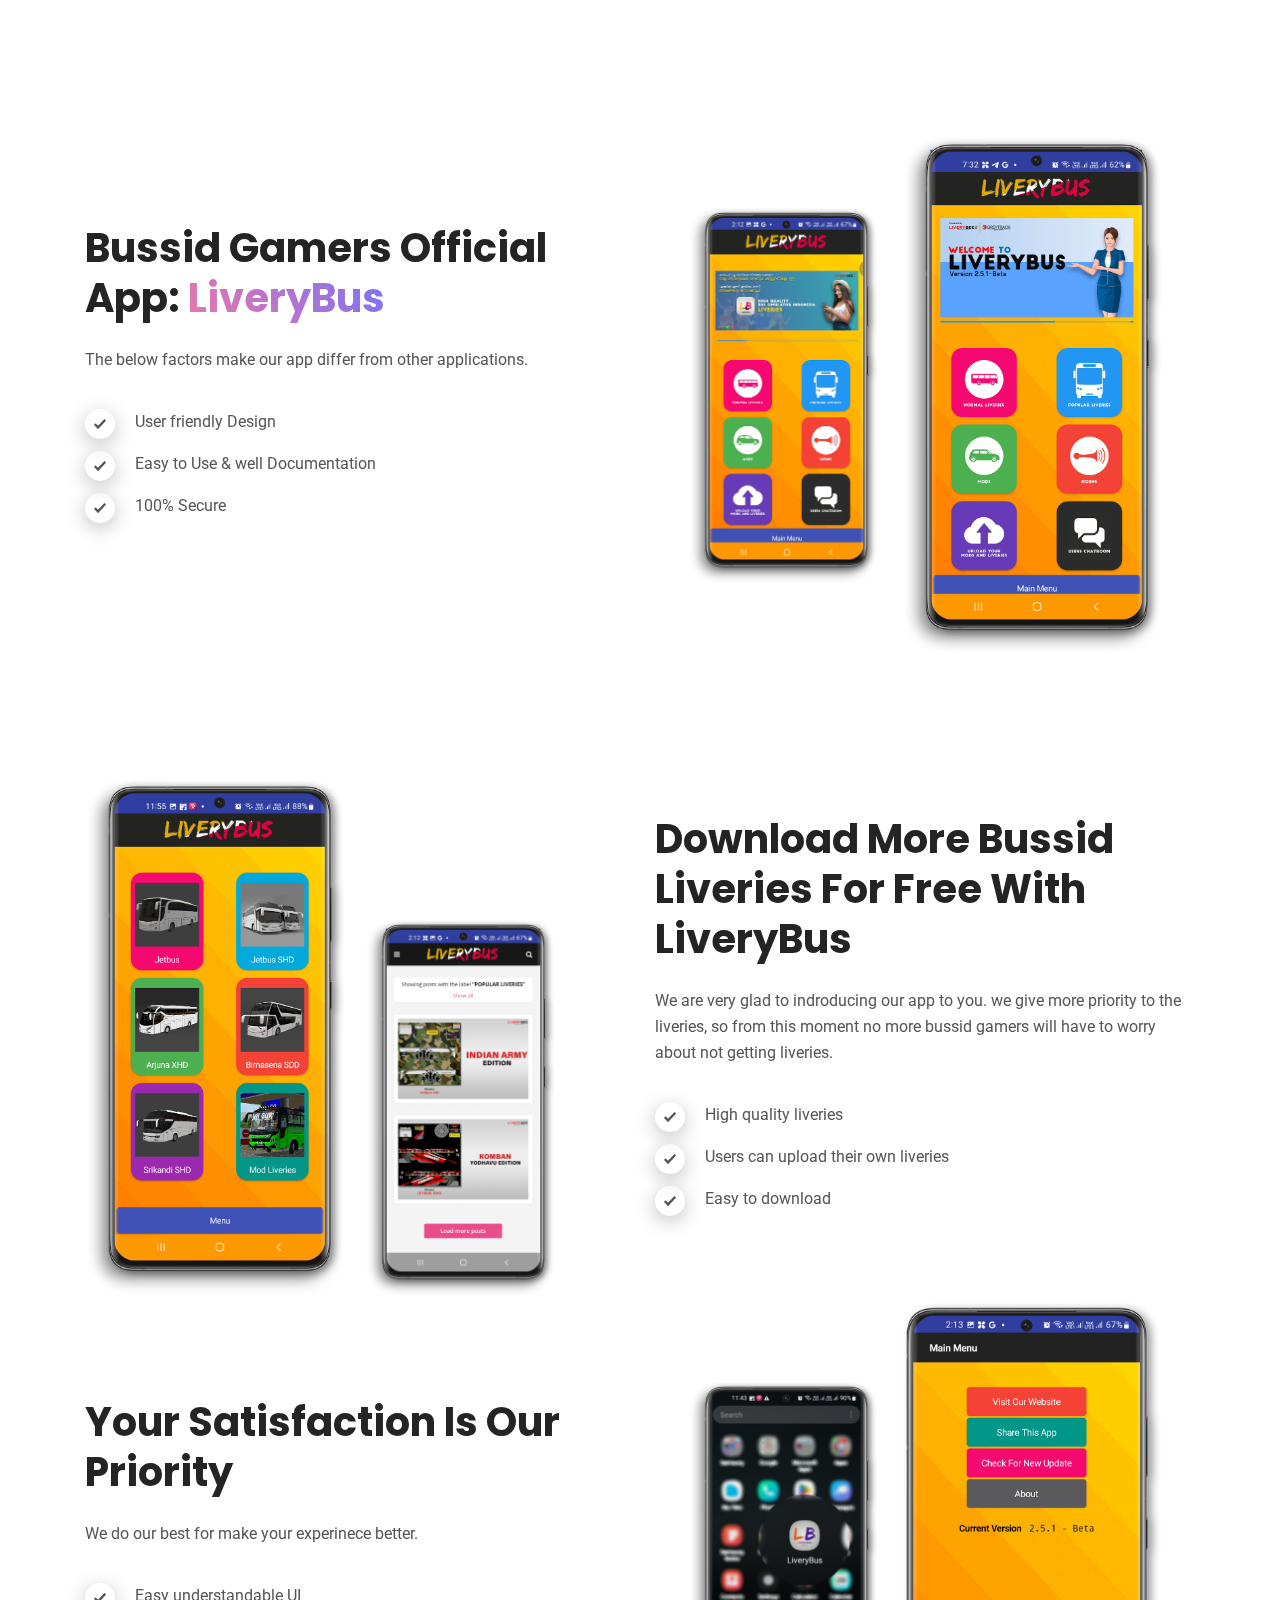
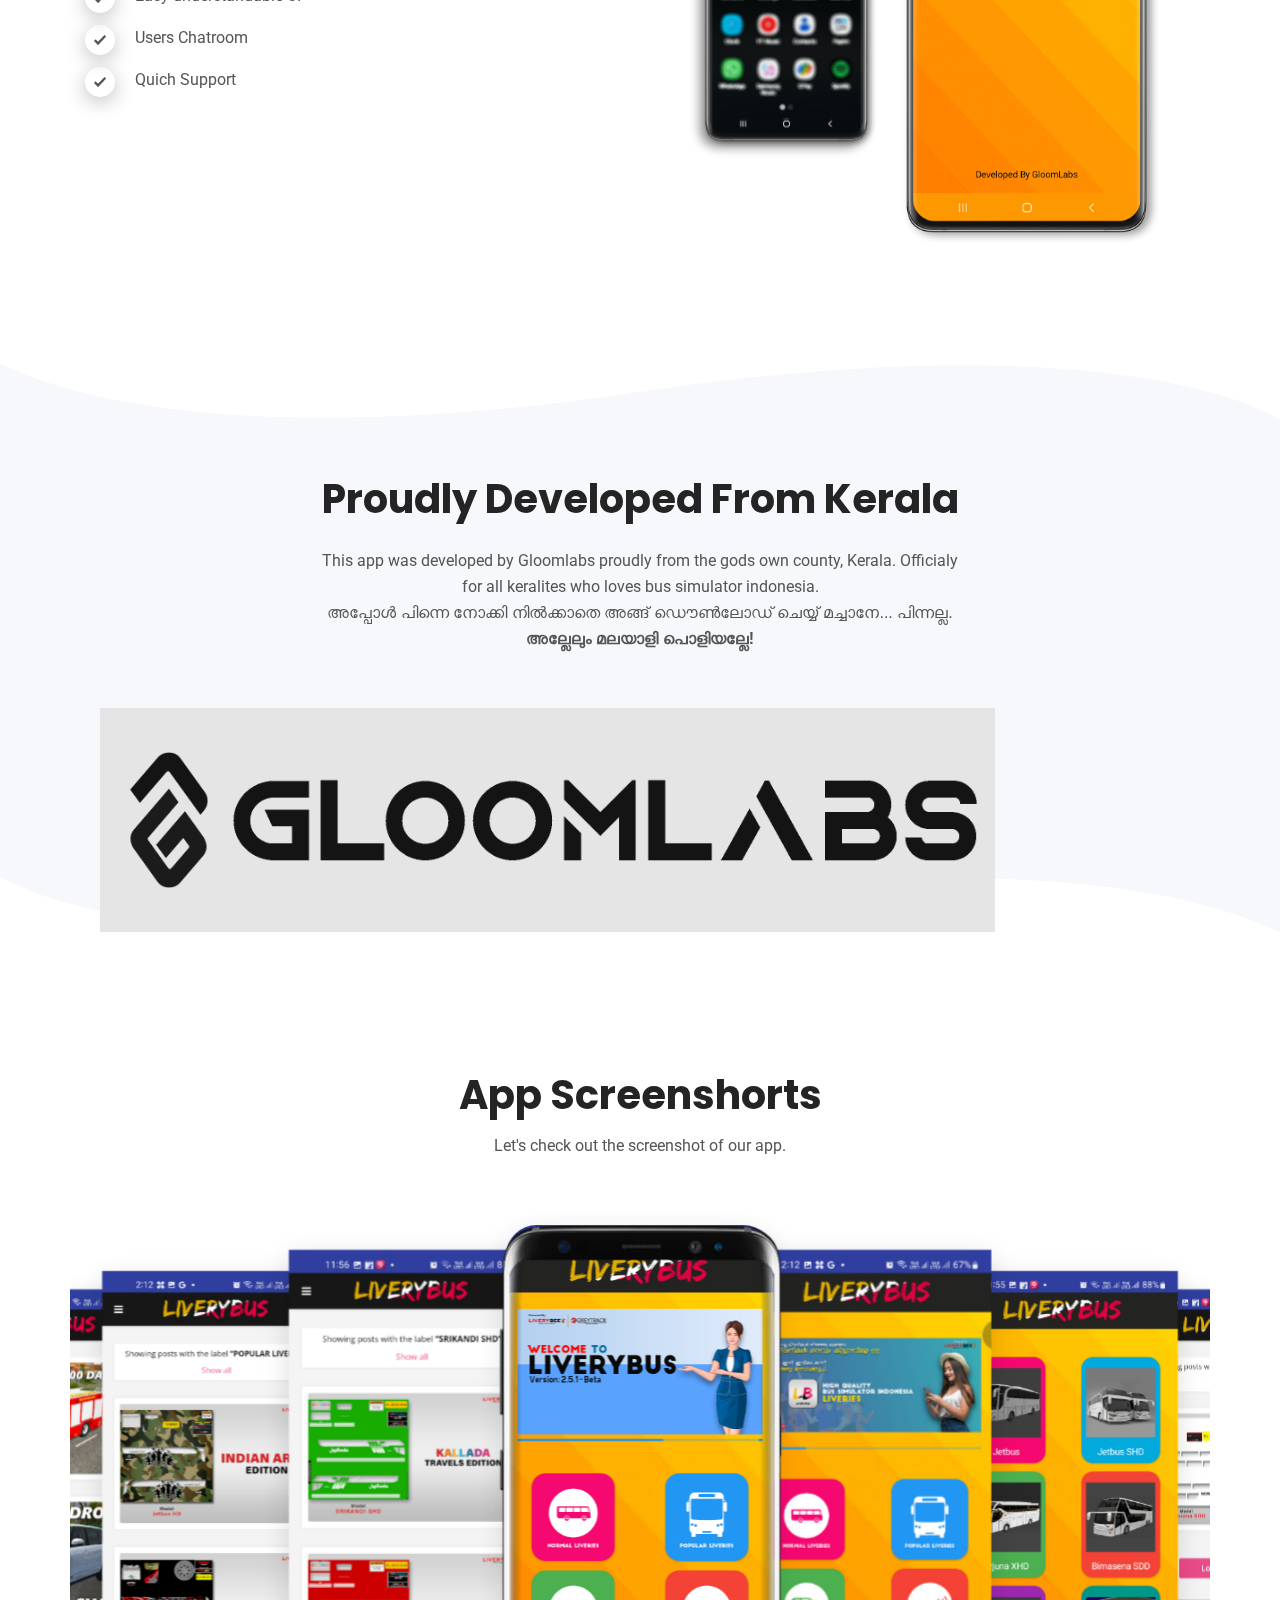
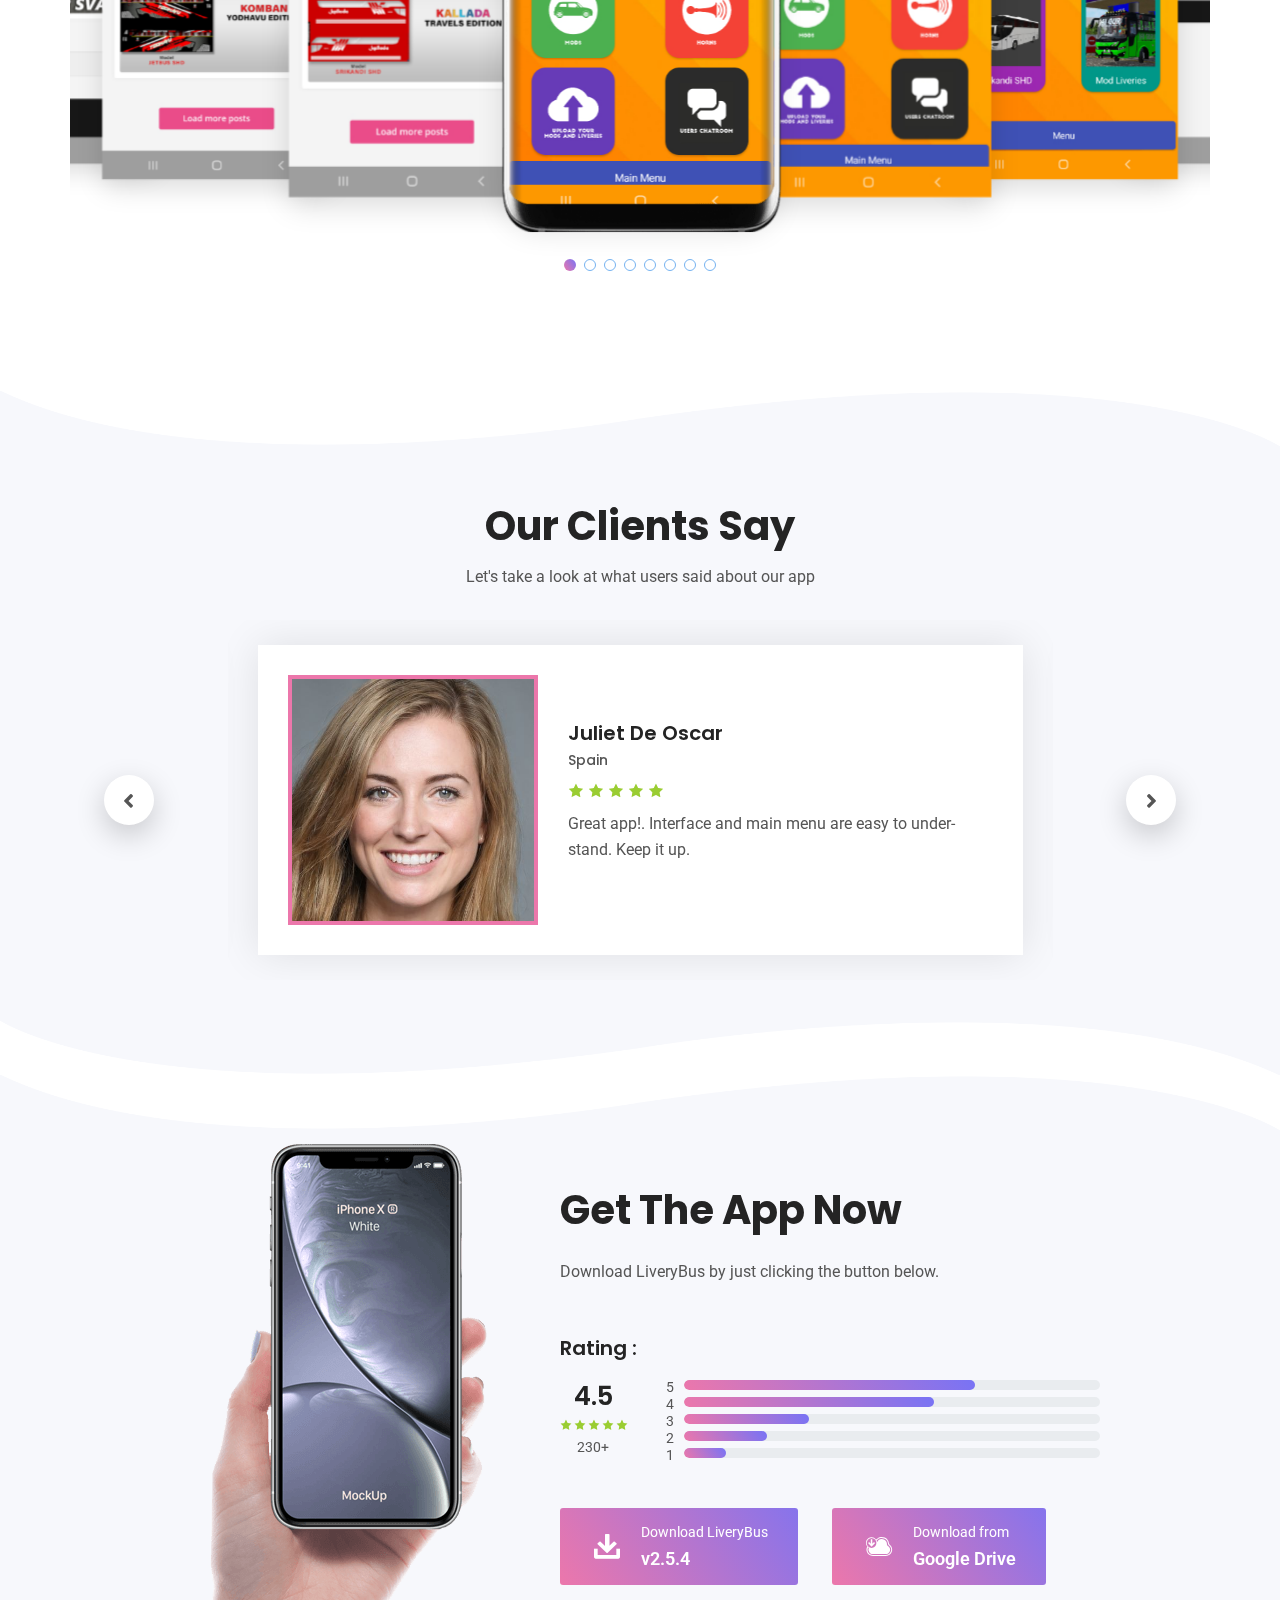
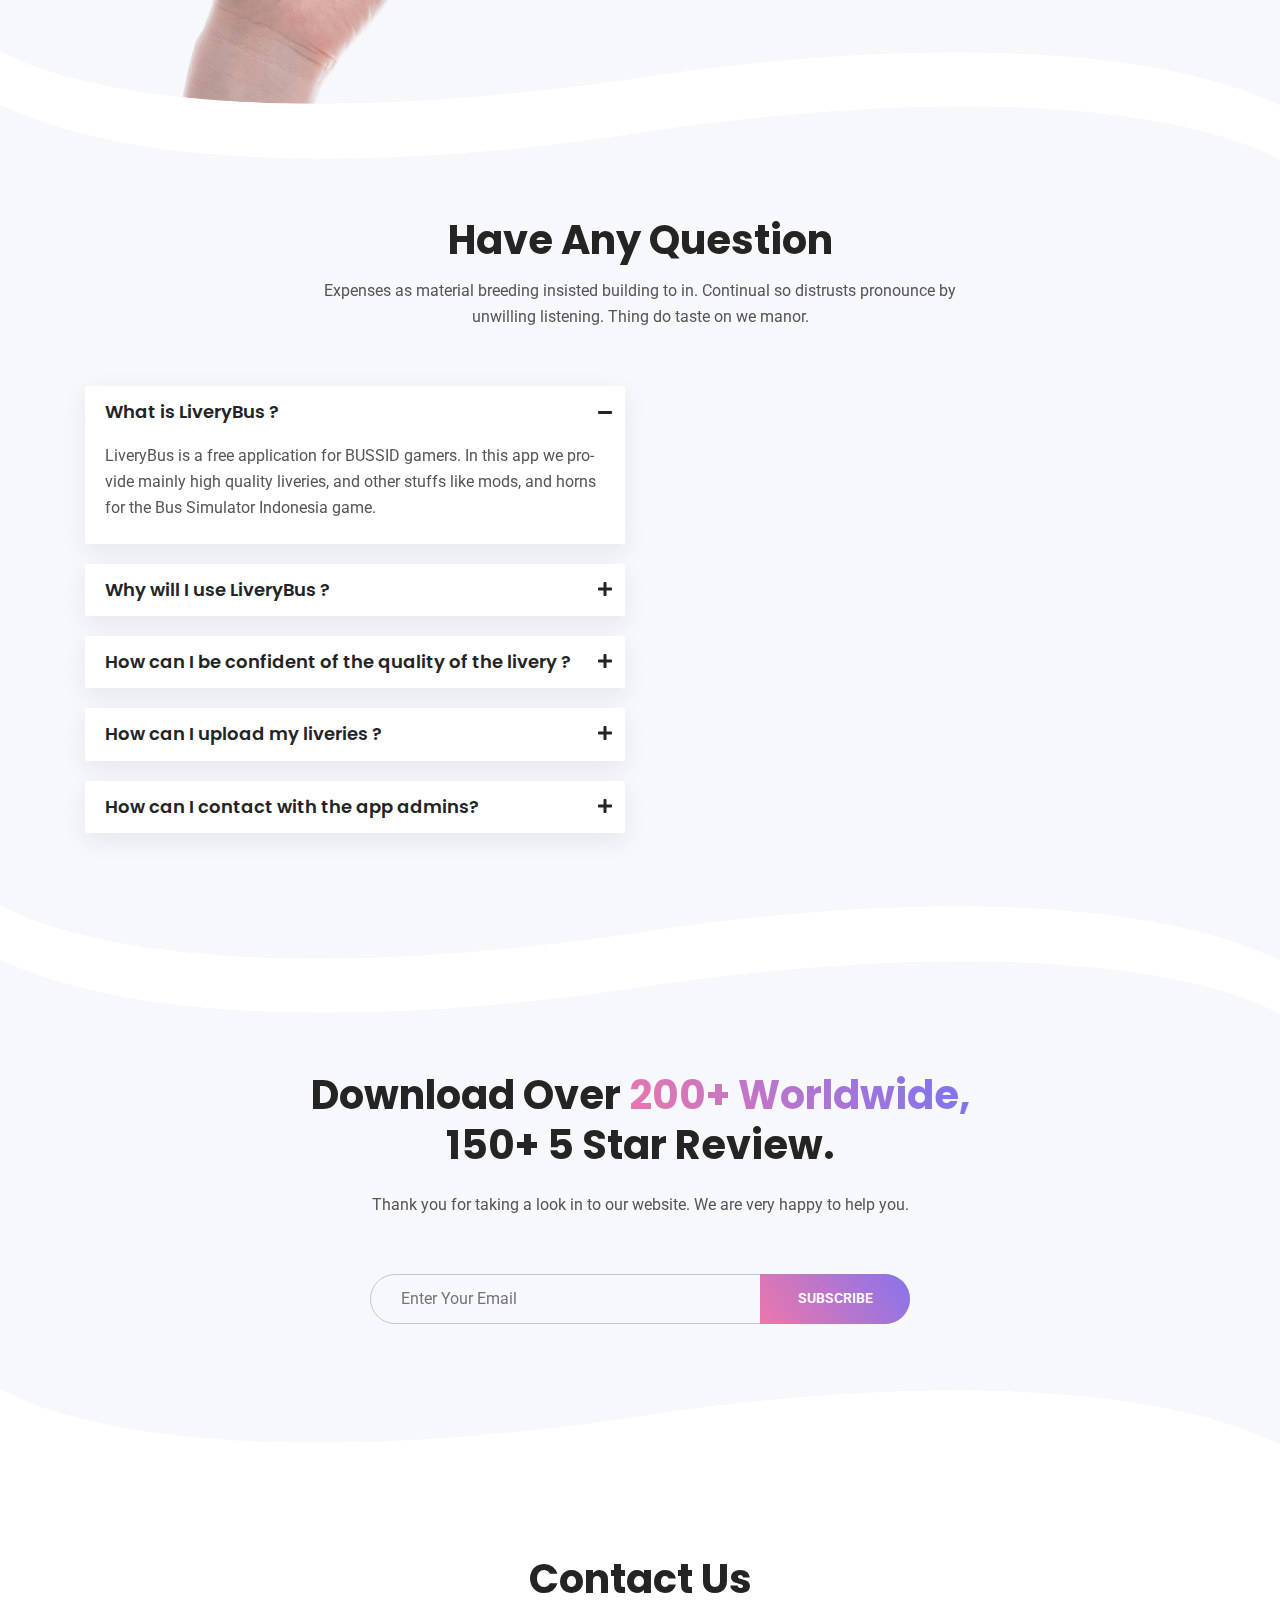
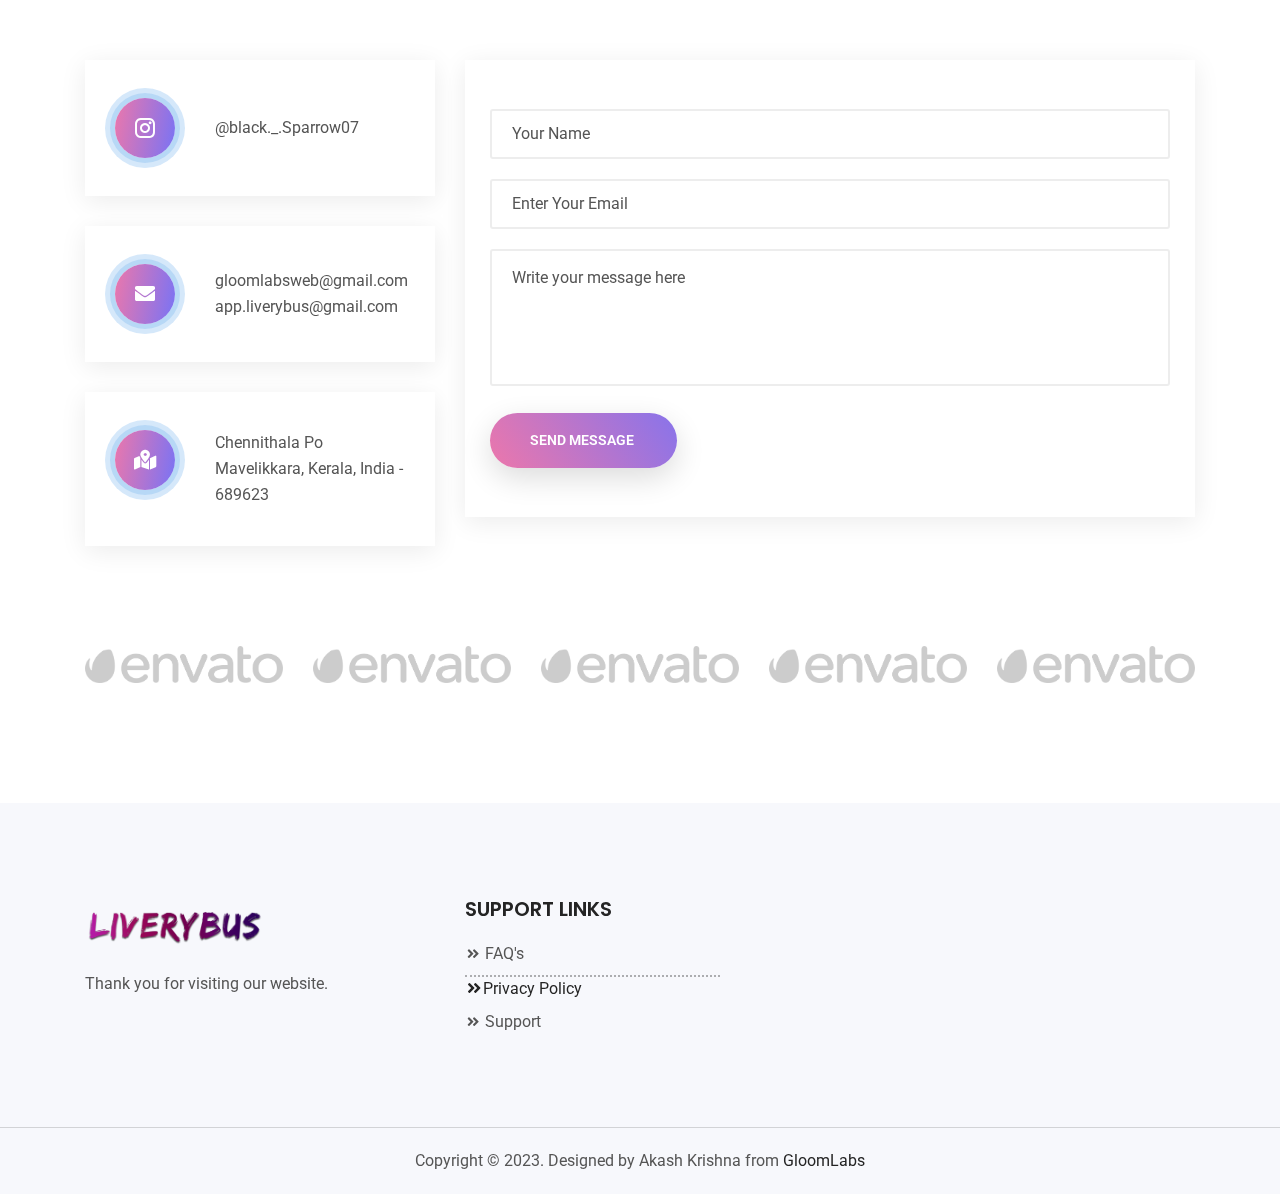
==== commit df90e6bb: "Update index.html" ====
--- a/index.html
+++ b/index.html
@@ -888,14 +888,21 @@
                 <div>
                   <input type="hidden" name="_next" value="https://liverybus.github.io">
                   <input type="hidden" name="_autoresponse" value="Thank You For Contacting Us">
+                </div>
+                <div class="col-md-12">
                   <input type="text" class="input-field borderd" id="uname" placeholder="Your Name" required>
+                </div>
+                <div class="col-md-12">
                   <input type="email" class="input-field borderd" id="email" placeholder="Enter Your Email" required>
+                </div>
+                <div class="col-12">
                   <textarea class="input-field borderd textarea" rows="3" id="message" placeholder="Write your message here"
                     required></textarea>
+                </div>
+                <div class="col-12">
                   <button type="submit" class="mybtn1"> Send Message <i class="far fa-envelope"></i>
                   </button>
-
-                
+                </div>
               </div>
             </form>
           </div>
@@ -955,7 +962,7 @@
                 </a>
               </div>
               <div class="text">
-                <p>Thank you for visiting our app. 
+                <p>Thank you for visiting our website. 
                 </p>
               </div>
             </div>
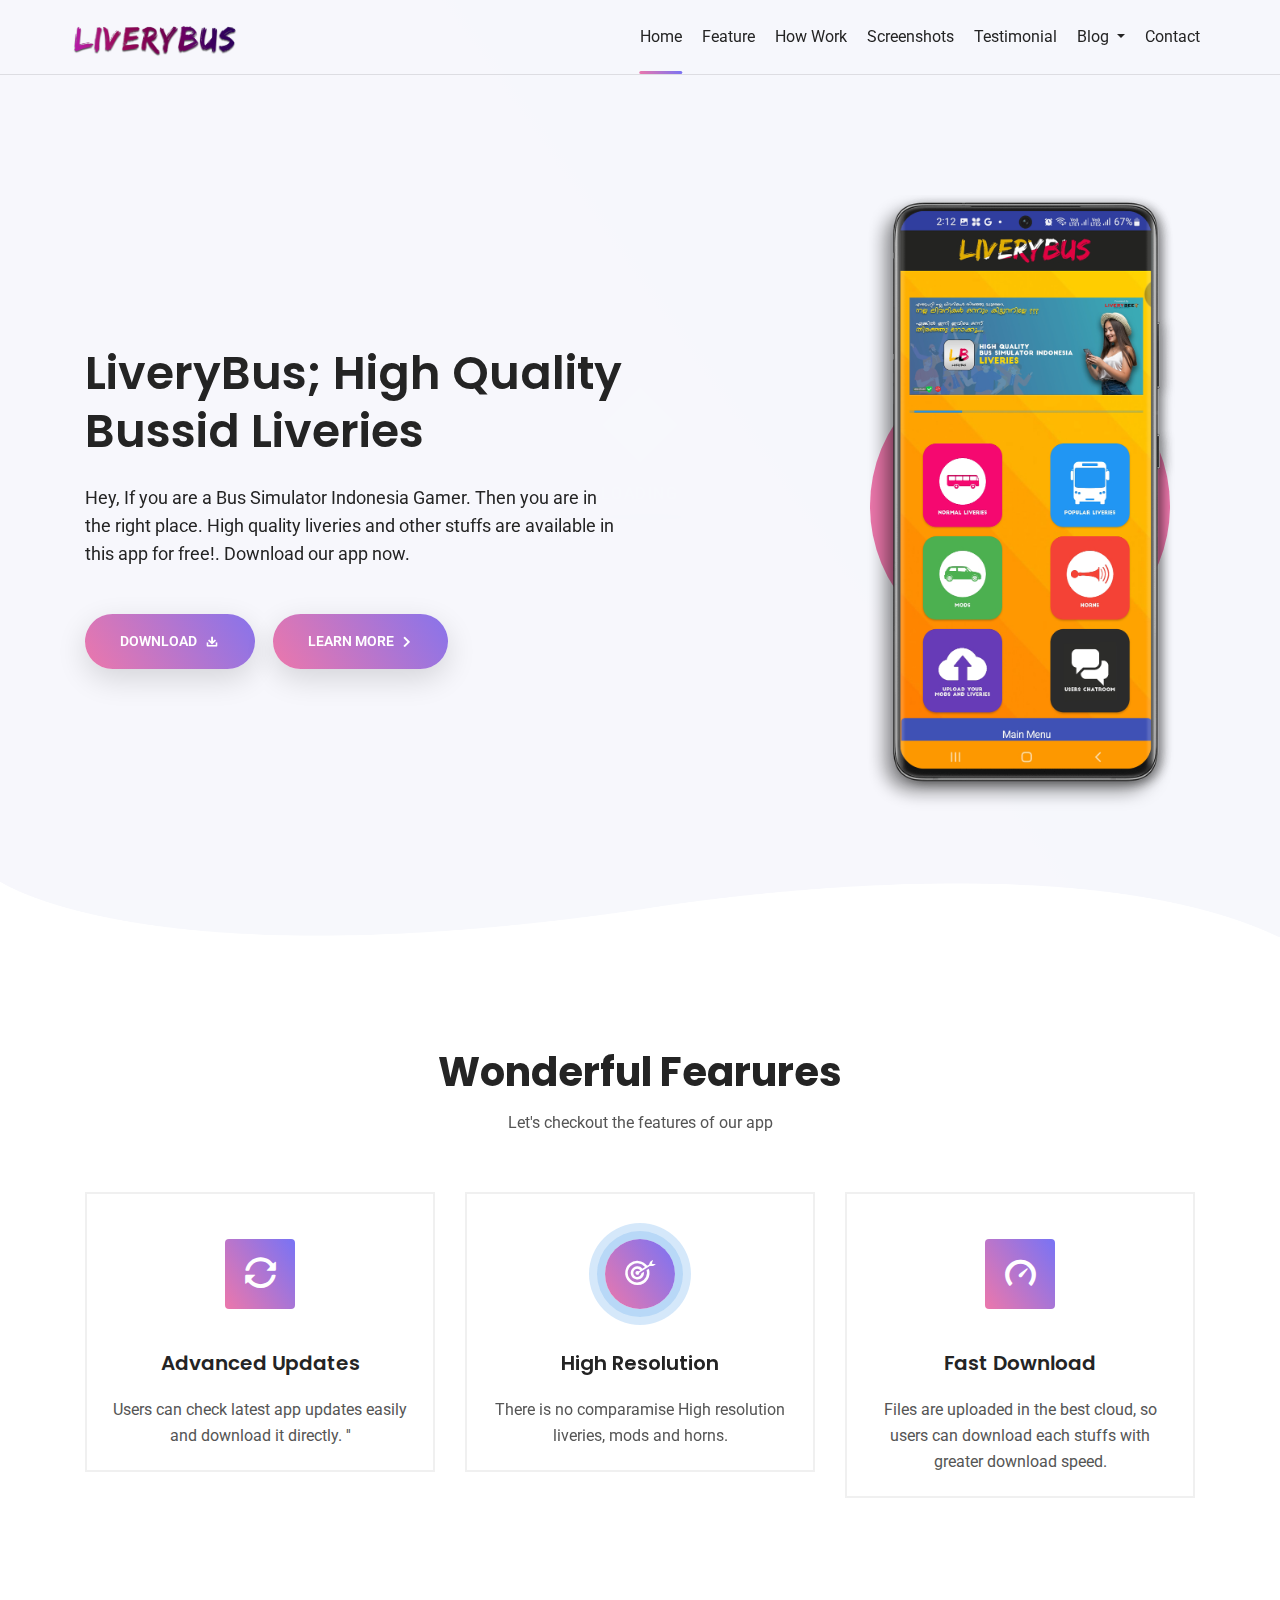
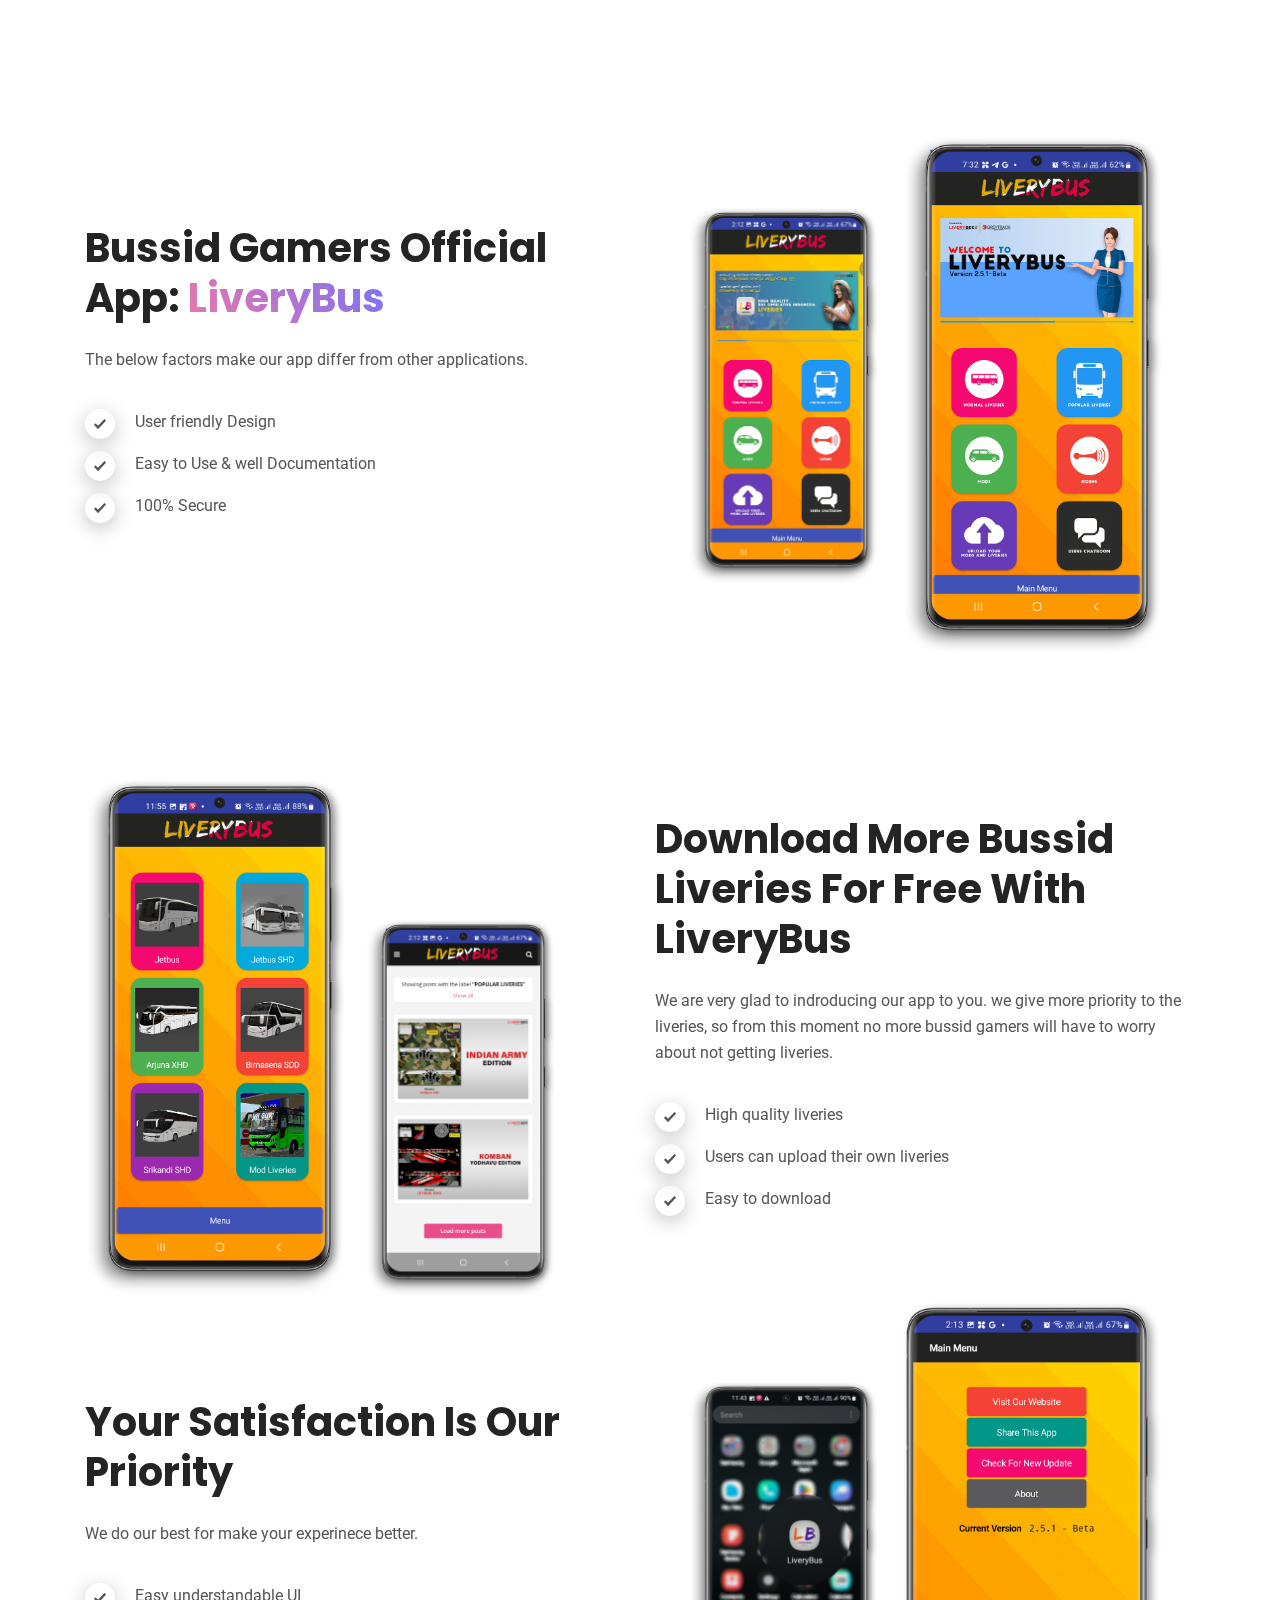
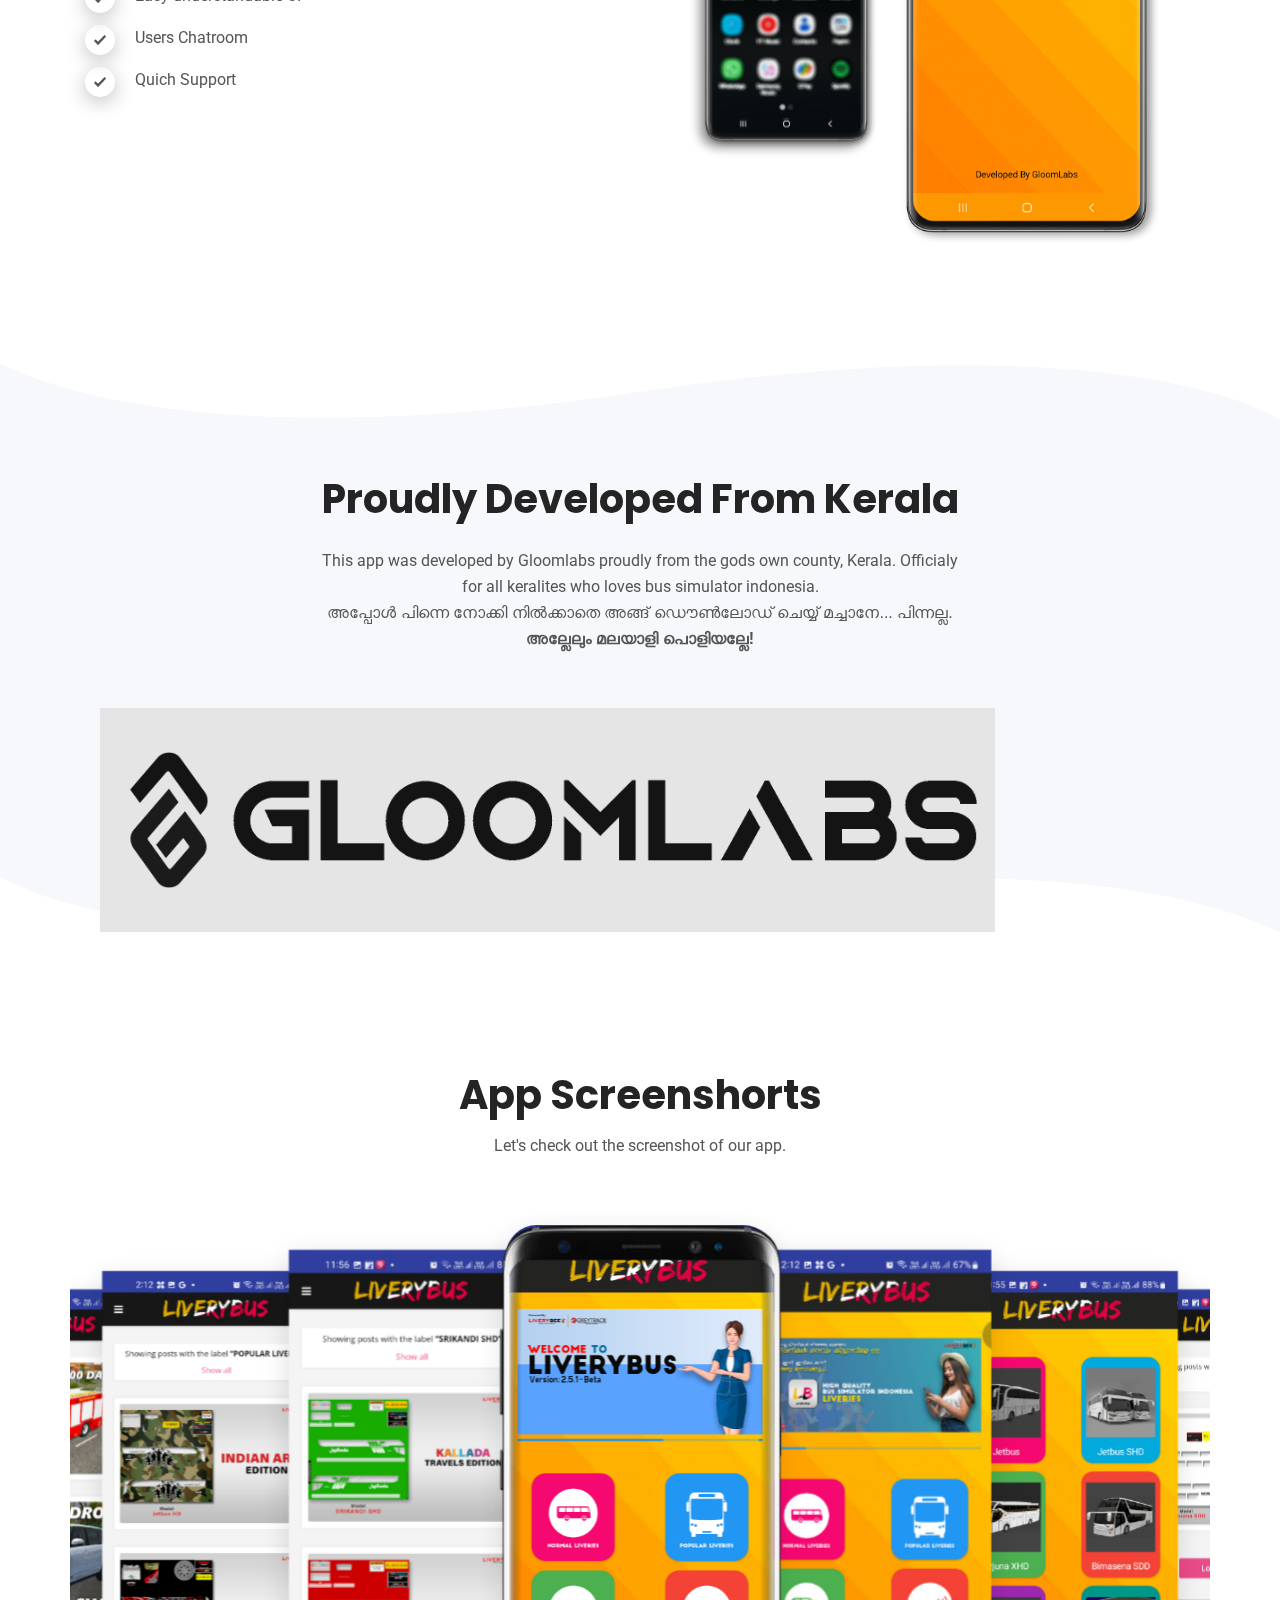
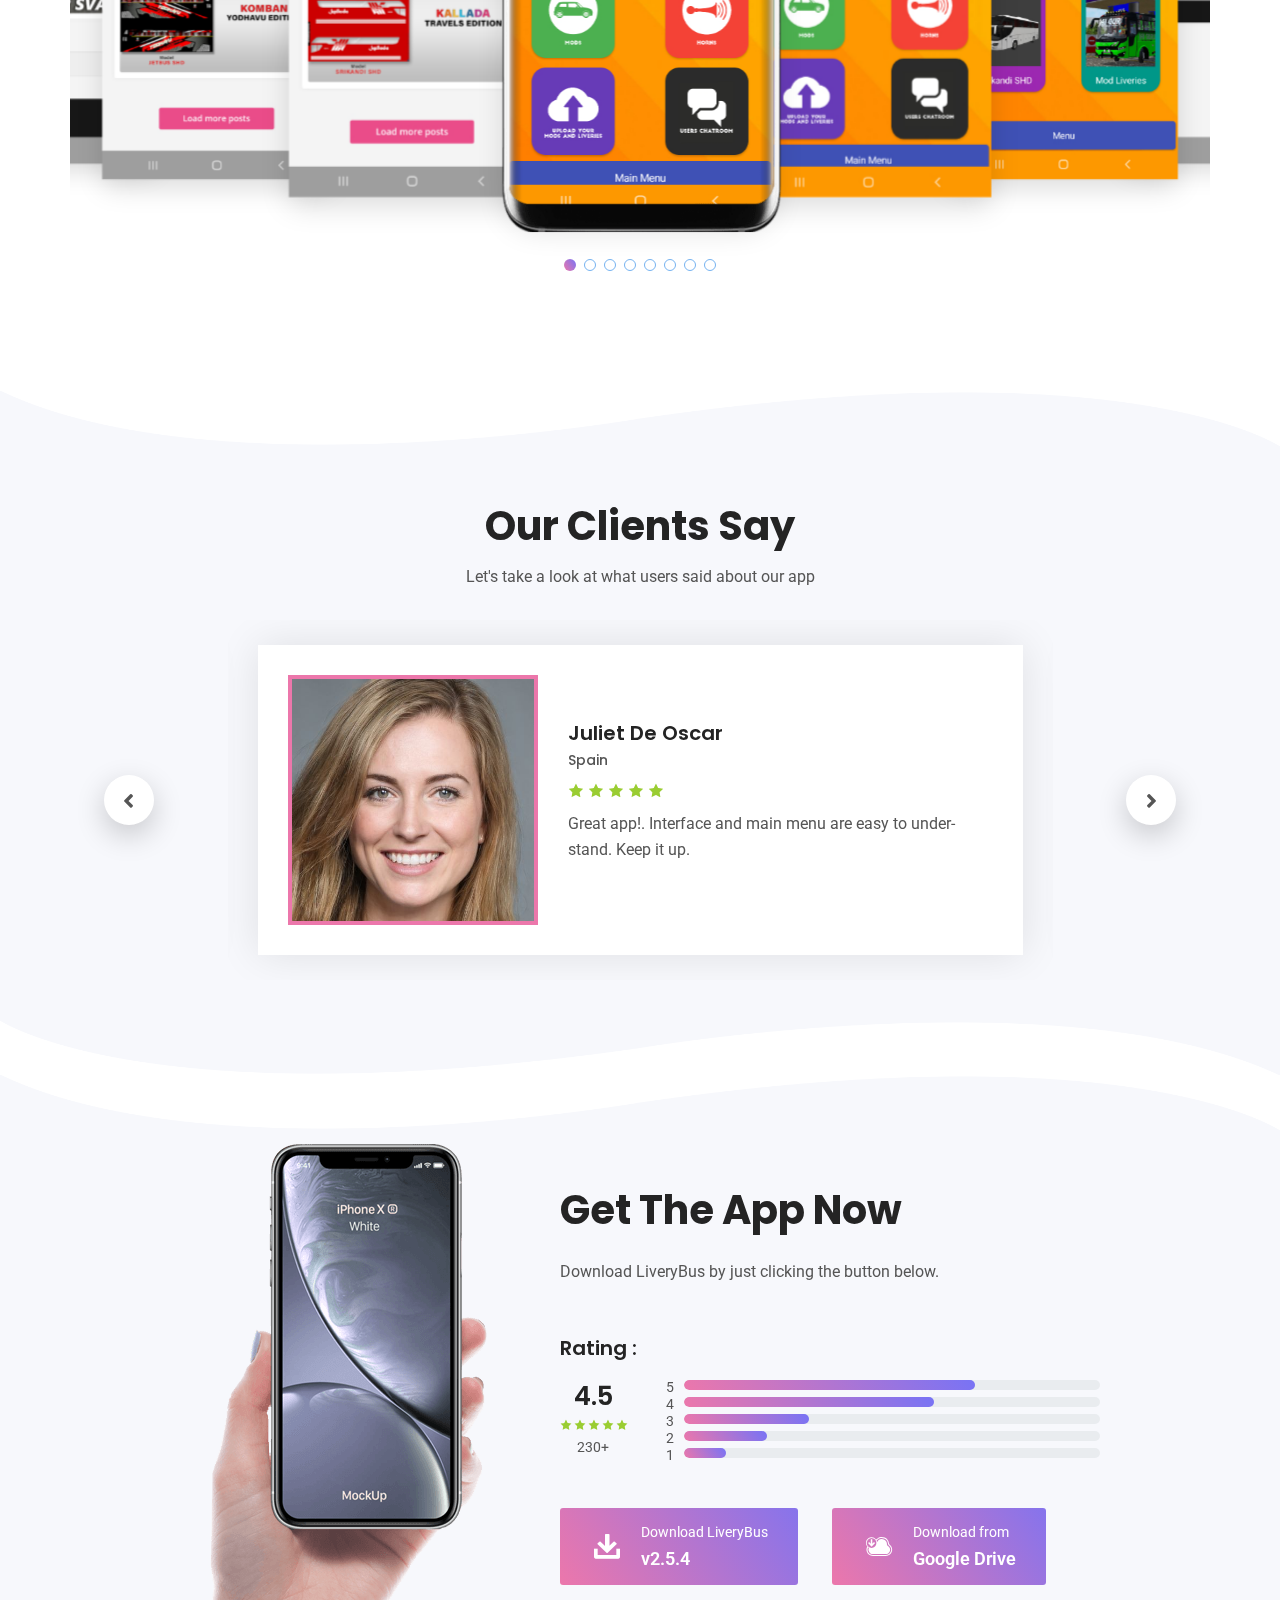
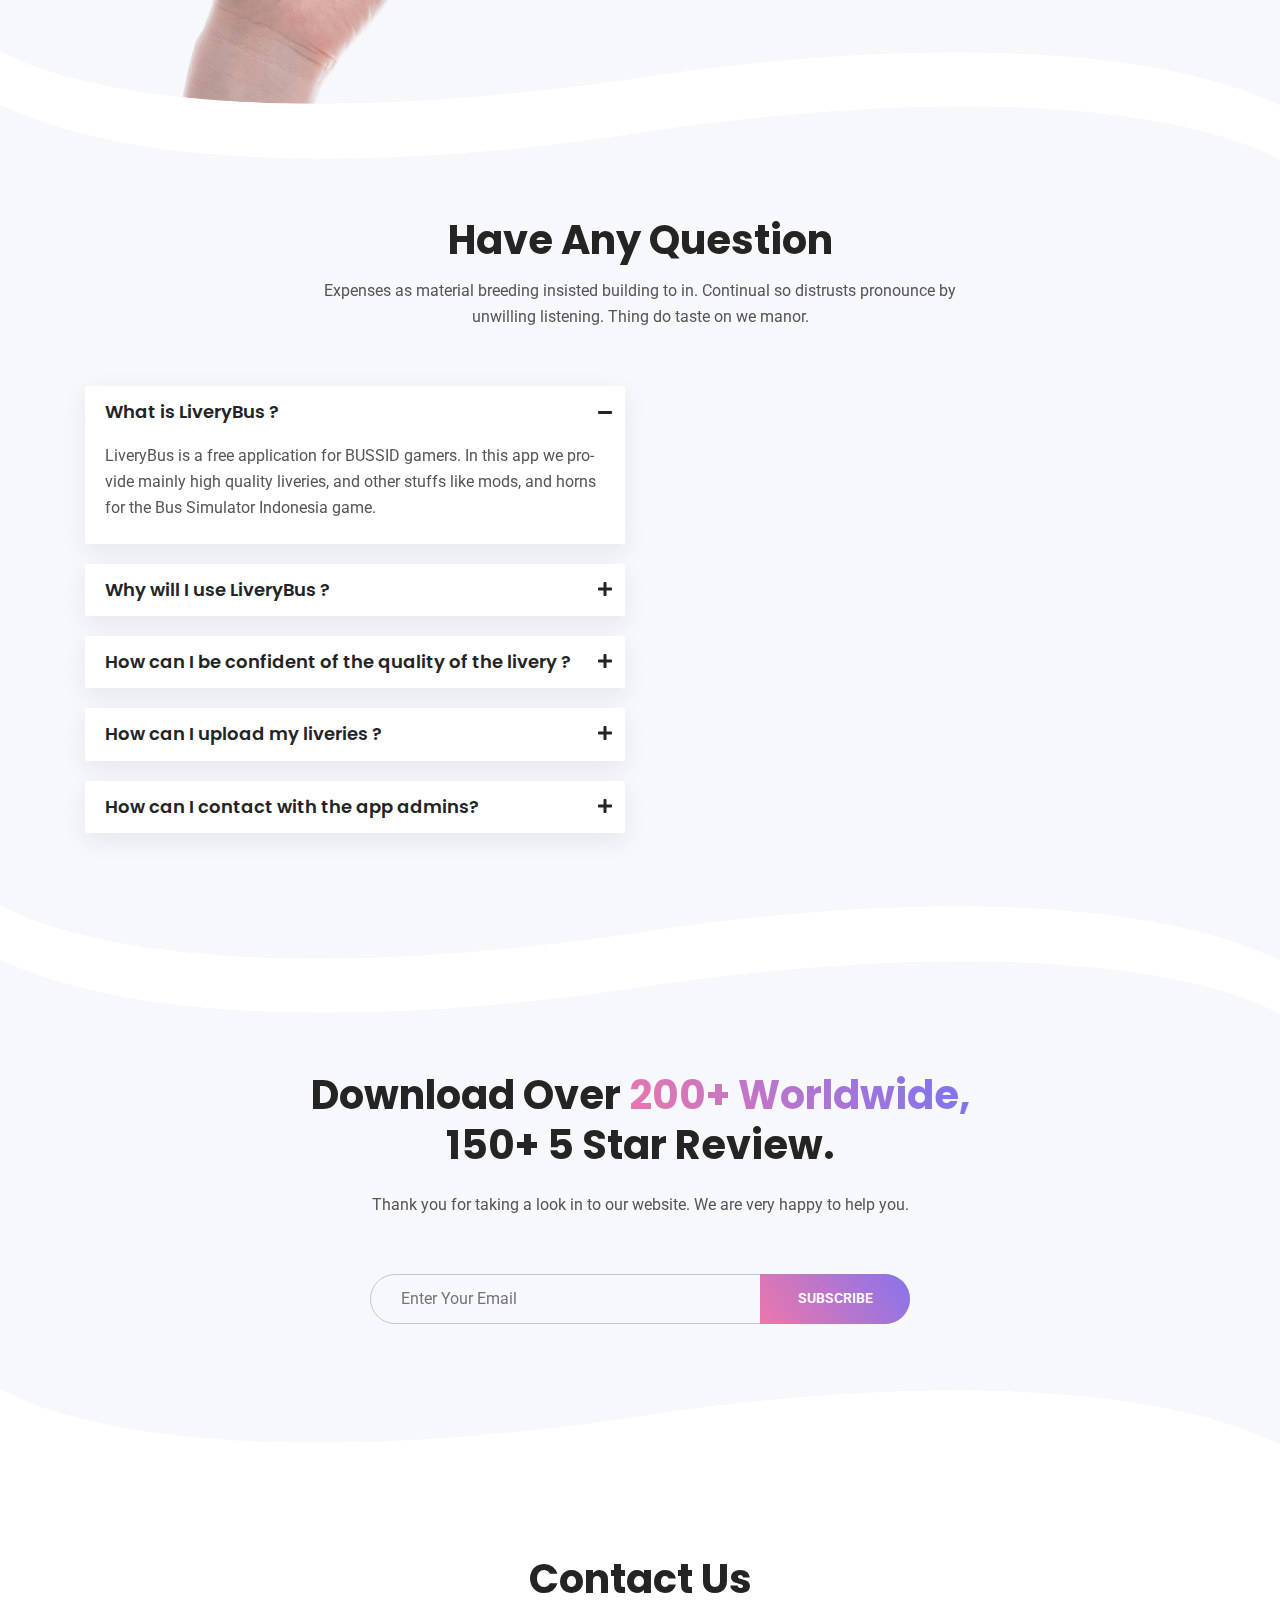
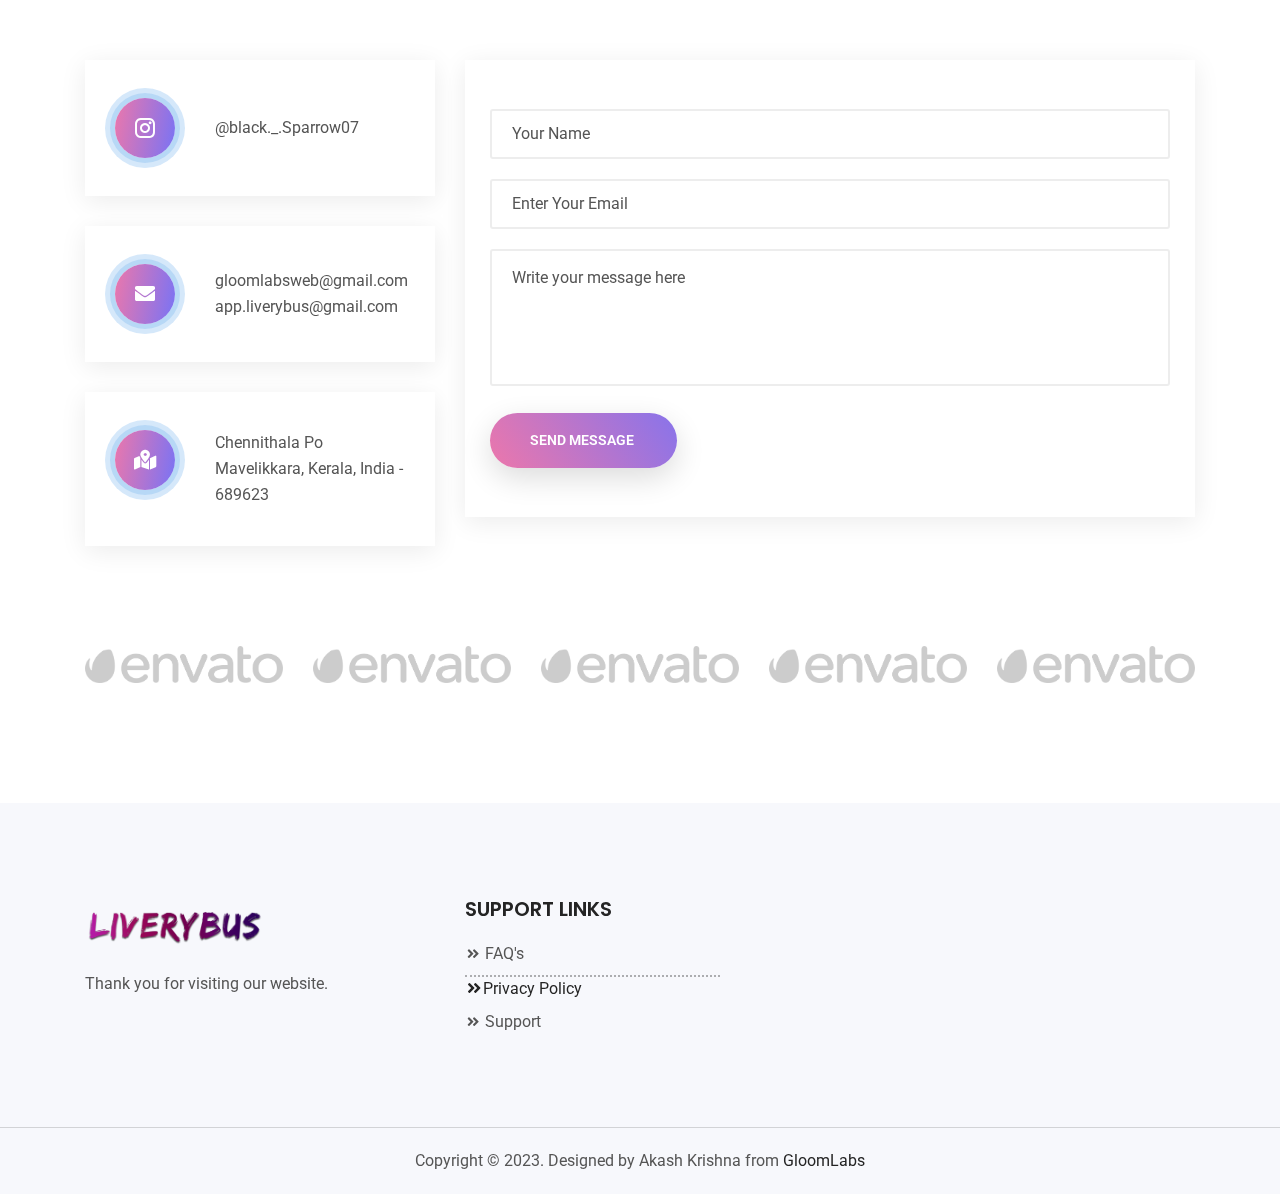
==== commit d64ecf3b: "Update index.html" ====
--- a/index.html
+++ b/index.html
@@ -6,8 +6,6 @@
   <meta http-equiv="X-UA-Compatible" content="IE=edge" />
   <meta http-equiv="X-UA-Compatible" content="ie=edge">
   <meta name="viewport" content="width=device-width, initial-scale=1.0">
-  <meta name="msvalidate.01" content="85ACBDE96BB7D87E5CE89949893D235B" />
-  <meta name="google-adsense-account" content="ca-pub-8616038278873218">
   <meta property="og:image" content="assets/images/FeatureGraphics.png" />
   <title> LiveryBus</title>
   <!-- favicon -->
